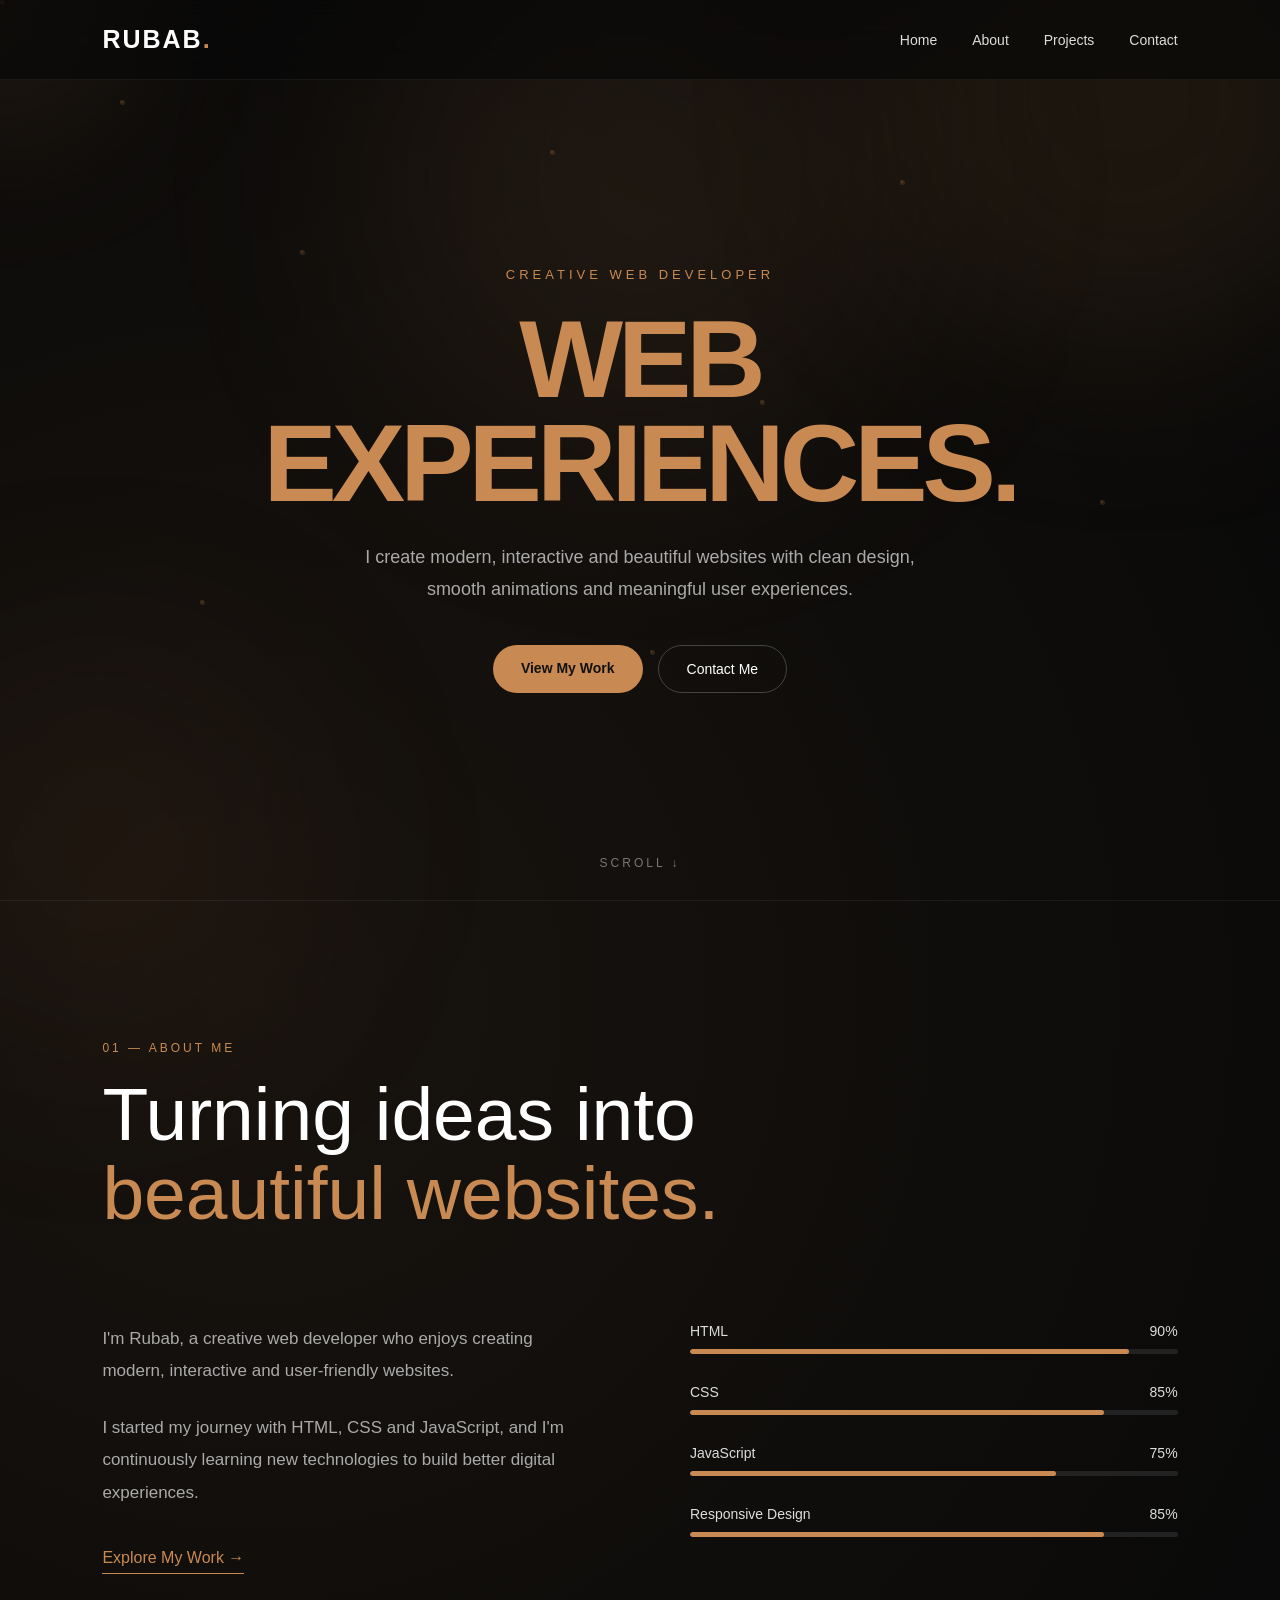
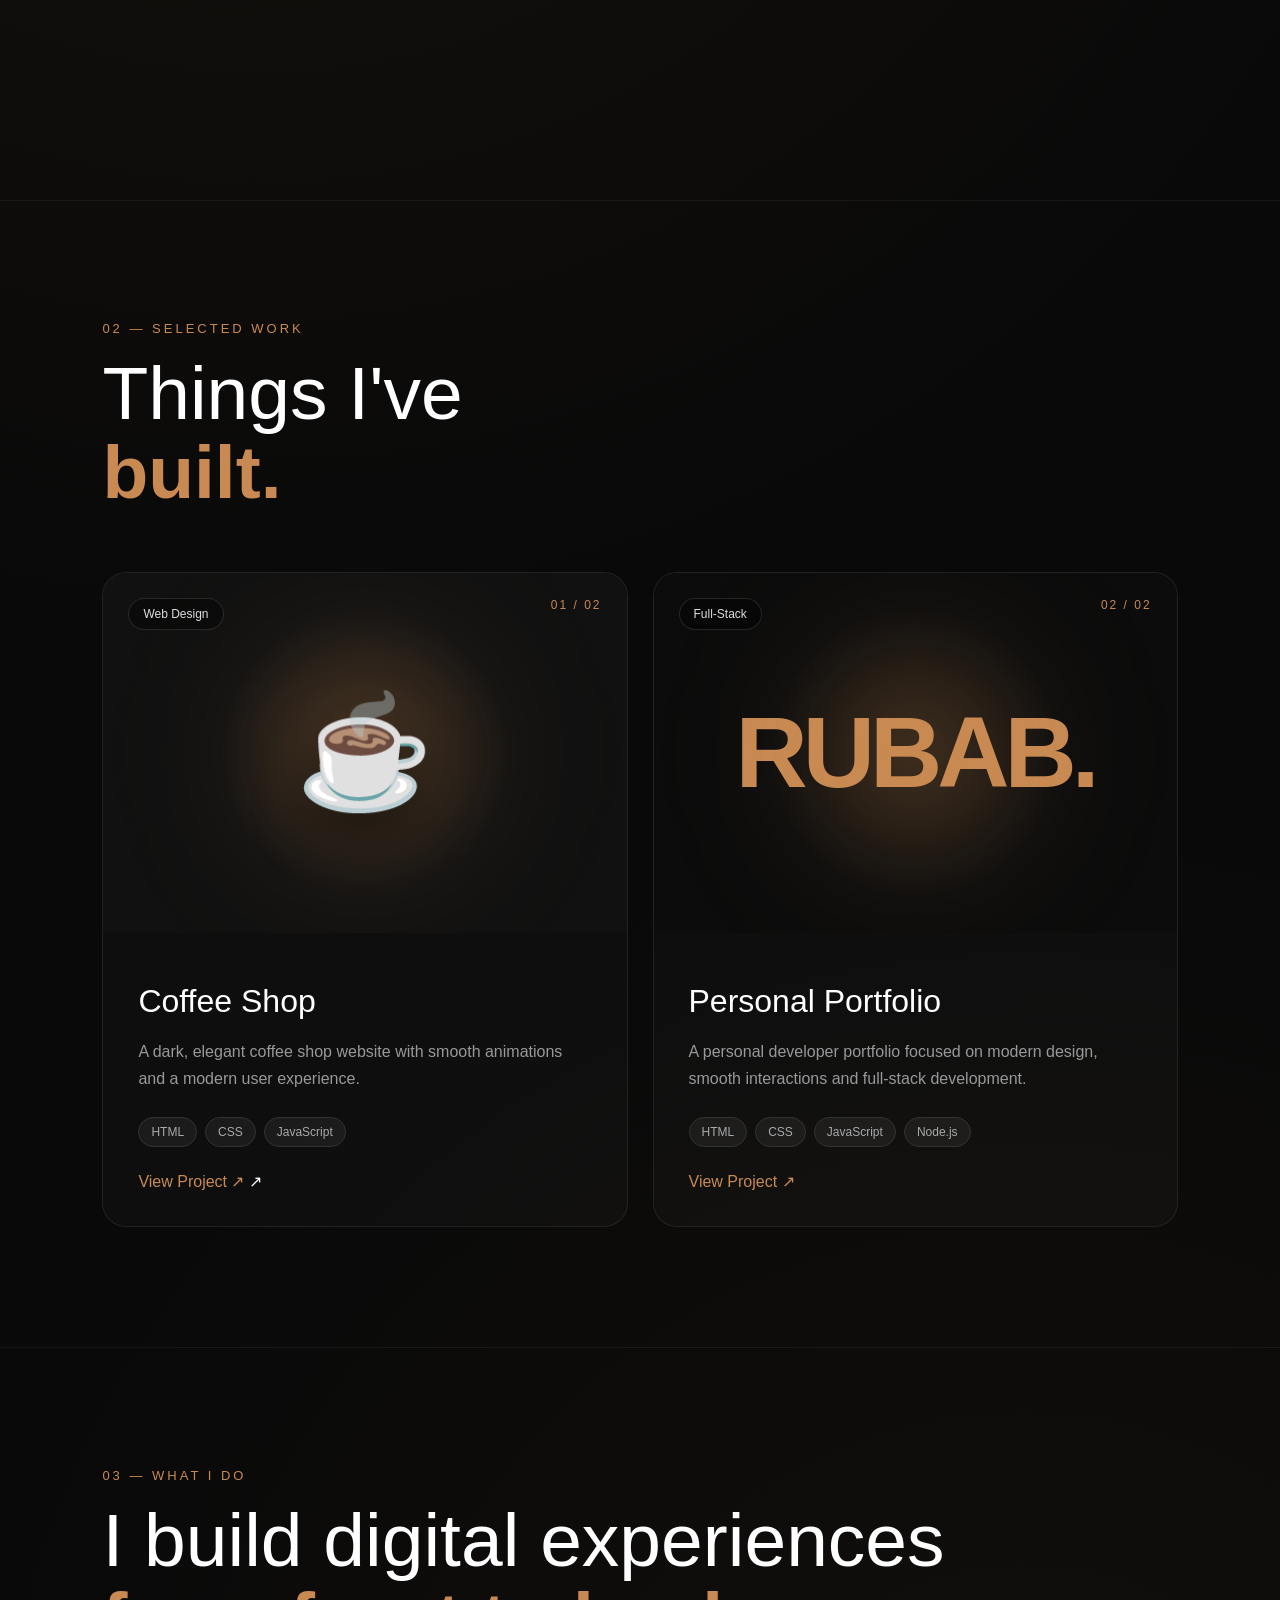
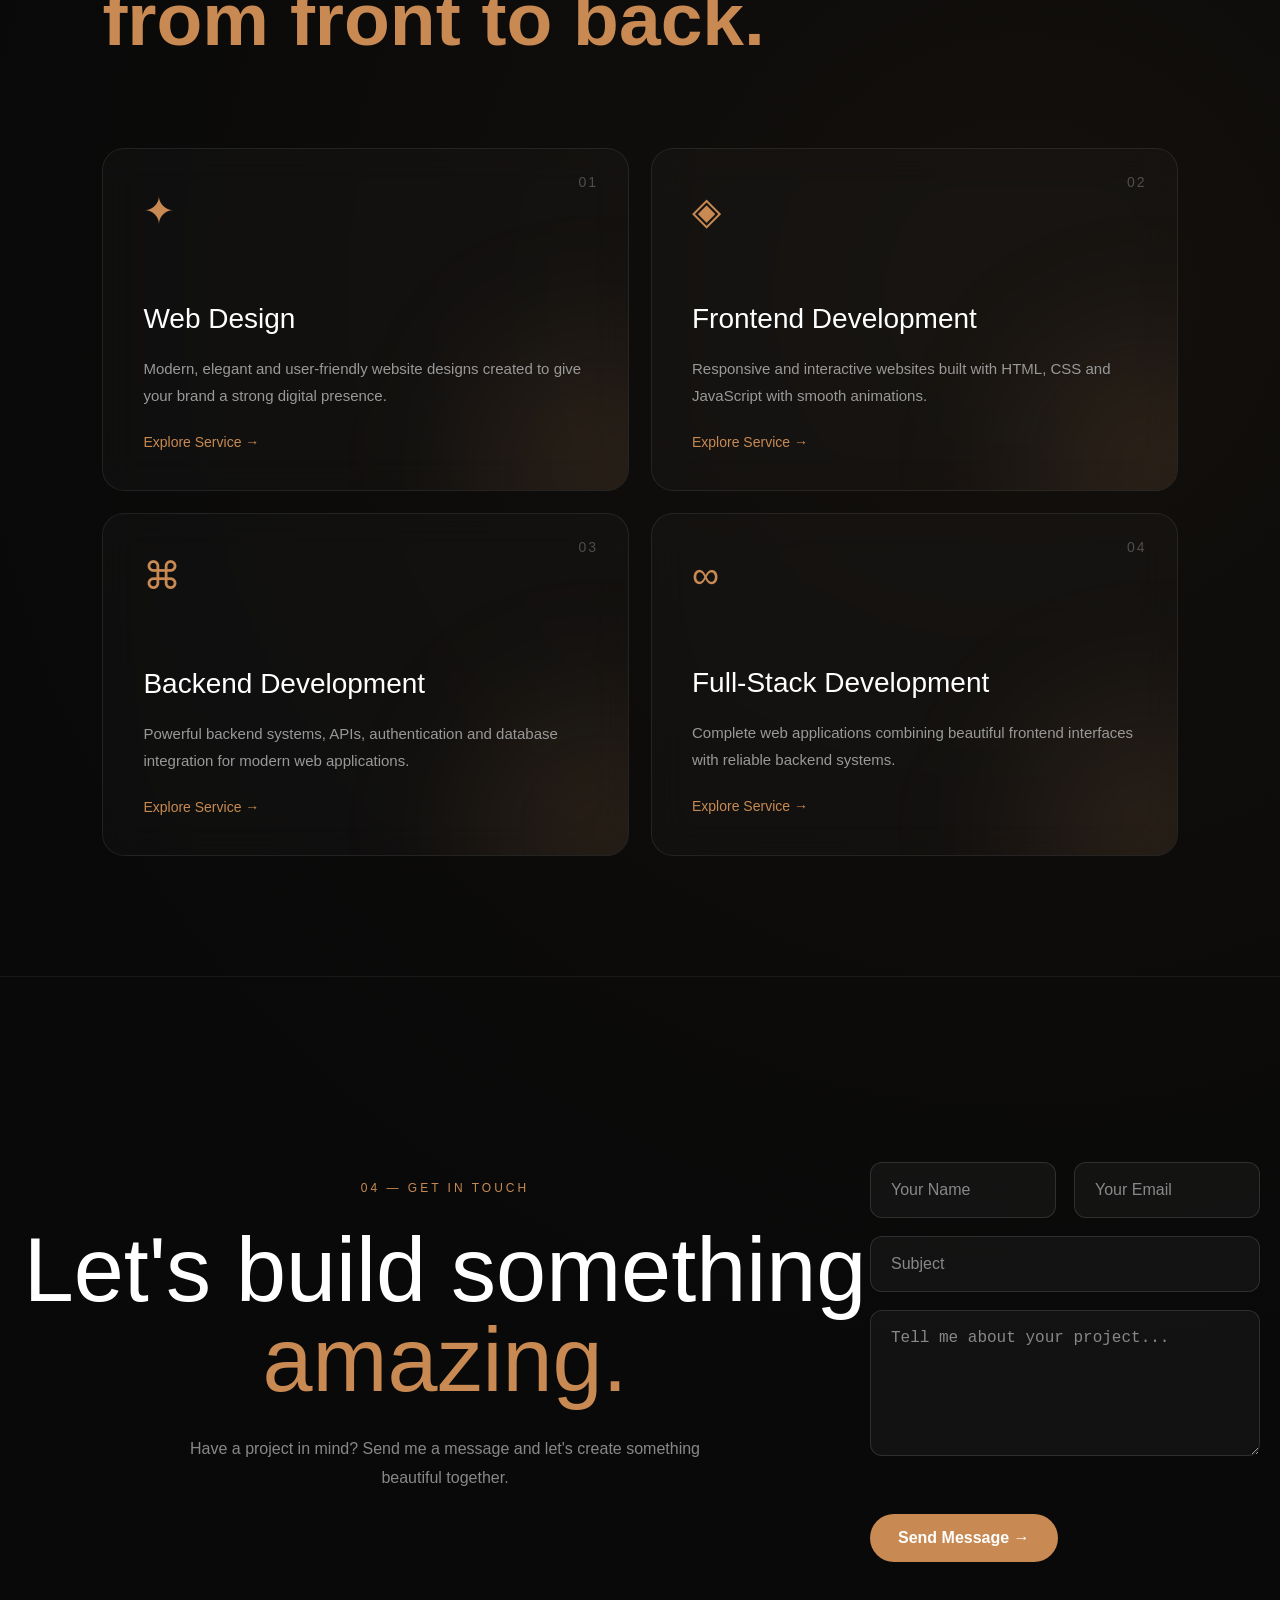
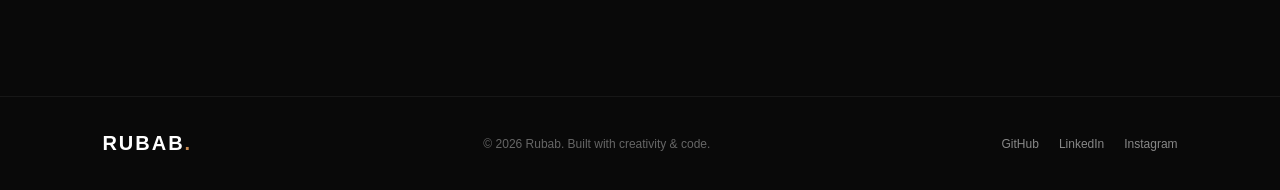
==== index.html @ 7f6427c5 "first commit" ====
<! html>
<htmDOCTYPEl lang="en">
<head>
    <meta charset="UTF-8">
    <meta name="viewport" content="width=device-width, initial-scale=1.0">

    <title>Rubab | Creative Web Developer</title>

    <style>
        * {
            margin: 0;
            padding: 0;
            box-sizing: border-box;
        }

        html {
            scroll-behavior: smooth;
        }

        body {
            font-family: Arial, Helvetica, sans-serif;
            background: #090909;
            color: white;
            min-height: 100vh;
            overflow-x: hidden;
        }

        /* Background glow */
        body::before {
            content: "";
            position: fixed;
            width: 500px;
            height: 500px;
            background: rgba(180, 120, 60, 0.12);
            border-radius: 50%;
            filter: blur(100px);
            top: -150px;
            right: -100px;
            z-index: -1;
        }

        body::after {
            content: "";
            position: fixed;
            width: 400px;
            height: 400px;
            background: rgba(120, 70, 30, 0.10);
            border-radius: 50%;
            filter: blur(100px);
            bottom: -150px;
            left: -100px;
            z-index: -1;
        }

        /* Navbar */
        nav {
            width: 100%;
            padding: 25px 8%;
            display: flex;
            justify-content: space-between;
            align-items: center;
            position: fixed;
            top: 0;
            left: 0;
            z-index: 1000;
            background: rgba(9, 9, 9, 0.65);
            backdrop-filter: blur(15px);
            border-bottom: 1px solid rgba(255,255,255,0.06);
        }

        .logo {
            font-size: 25px;
            font-weight: bold;
            letter-spacing: 2px;
        }

        .logo span {
            color: #c88a52;
        }

        nav ul {
            list-style: none;
            display: flex;
            gap: 35px;
        }

        nav ul li a {
            color: #ddd;
            text-decoration: none;
            font-size: 14px;
            transition: 0.3s;
        }

        nav ul li a:hover {
            color: #c88a52;
        }

        /* Hero */
        .hero {
            min-height: 100vh;
            display: flex;
            align-items: center;
            justify-content: center;
            text-align: center;
            padding: 120px 20px 60px;
            position: relative;
        }

        .hero-content {
            max-width: 900px;
            animation: fadeUp 1s ease forwards;
        }

        .small-text {
            color: #c88a52;
            letter-spacing: 4px;
            text-transform: uppercase;
            font-size: 13px;
            margin-bottom: 25px;
        }

        .hero h1 {
            font-size: clamp(55px, 10vw, 110px);
            line-height: 0.95;
            letter-spacing: -5px;
            margin-bottom: 25px;
        }

        .hero h1 span {
            color: #c88a52;
        }

        .hero p {
            max-width: 600px;
            margin: auto;
            color: #aaa;
            font-size: 18px;
            line-height: 1.8;
        }

        /* Buttons */
        .buttons {
            margin-top: 40px;
            display: flex;
            justify-content: center;
            gap: 15px;
            flex-wrap: wrap;
        }

        .btn {
            text-decoration: none;
            padding: 15px 28px;
            border-radius: 50px;
            font-size: 14px;
            transition: 0.3s;
            display: inline-block;
        }

        .primary {
            background: #c88a52;
            color: #111;
            font-weight: bold;
        }

        .primary:hover {
            transform: translateY(-4px);
            box-shadow: 0 10px 30px rgba(200,138,82,0.25);
        }

        .secondary {
            border: 1px solid #444;
            color: white;
        }

        .secondary:hover {
            border-color: #c88a52;
            color: #c88a52;
            transform: translateY(-4px);
        }

        /* Scroll indicator */
        .scroll {
            position: absolute;
            bottom: 30px;
            left: 50%;
            transform: translateX(-50%);
            color: #777;
            font-size: 12px;
            letter-spacing: 3px;
            animation: floating 2s infinite ease-in-out;
        }

        @keyframes fadeUp {
            from {
                opacity: 0;
                transform: translateY(40px);
            }

            to {
                opacity: 1;
                transform: translateY(0);
            }
        }

        @keyframes floating {
            0%, 100% {
                transform: translate(-50%, 0);
            }

            50% {
                transform: translate(-50%, 10px);
            }
        }

        /* Mobile */
        @media (max-width: 700px) {

            nav {
                padding: 20px;
            }

            nav ul {
                display: none;
            }

            .hero h1 {
                letter-spacing: -3px;
            }

            .hero p {
                font-size: 16px;
            }
       
        }
      /* ABOUT SECTION */

.about {
    min-height: 100vh;
    padding: 140px 8%;
    border-top: 1px solid rgba(255,255,255,0.06);
}

.section-title span {
    color: #c88a52;
    font-size: 12px;
    letter-spacing: 3px;
}

.section-title h2 {
    font-size: clamp(40px, 6vw, 75px);
    line-height: 1.05;
    margin-top: 20px;
    font-weight: 500;
}

.section-title h2 strong {
    color: #c88a52;
    font-weight: 500;
}

.about-content {
    display: grid;
    grid-template-columns: 1fr 1fr;
    gap: 100px;
    margin-top: 90px;
}

.about-text p {
    color: #aaa;
    font-size: 17px;
    line-height: 1.9;
    margin-bottom: 25px;
    max-width: 550px;
}

.about-link {
    display: inline-block;
    margin-top: 15px;
    color: #c88a52;
    text-decoration: none;
    border-bottom: 1px solid #c88a52;
    padding-bottom: 6px;
}

.skills {
    display: flex;
    flex-direction: column;
    gap: 30px;
}

.skill > div:first-child {
    display: flex;
    justify-content: space-between;
    margin-bottom: 10px;
    color: #ddd;
    font-size: 14px;
}

.skill-bar {
    width: 100%;
    height: 5px;
    background: #222;
    border-radius: 10px;
    overflow: hidden;
}

.skill-fill {
    height: 100%;
    background: #c88a52;
    border-radius: 10px;
    animation: skillAnimation 1.5s ease;
}

.html {
    width: 90%;
}

.css {
    width: 85%;
}

.javascript {
    width: 75%;
}

.responsive {
    width: 85%;
}

@keyframes skillAnimation {
    from {
        width: 0;
    }
}

@media (max-width: 700px) {

    .about {
        padding: 100px 20px;
    }

    .about-content {
        grid-template-columns: 1fr;
        gap: 60px;
        margin-top: 60px;
    }
} /* PROJECTS SECTION */

.projects {
    min-height: 100vh;
    padding: 140px 8%;
    border-top: 1px solid rgba(255,255,255,0.06);
}

.project-grid {
    display: grid;
    grid-template-columns: repeat(2, 1fr);
    gap: 35px;
    margin-top: 90px;
}

.project-card {
    background: #111;
    border: 1px solid rgba(255,255,255,0.07);
    border-radius: 20px;
    overflow: hidden;
    transition: 0.5s ease;
}

.project-card:hover {
    transform: translateY(-12px);
    border-color: rgba(200,138,82,0.5);
    box-shadow: 0 30px 80px rgba(0,0,0,0.45);
}

.project-image {
    height: 420px;
    position: relative;
    overflow: hidden;
}

/* Coffee project visual */
.coffee-project {
    background:
        radial-gradient(circle at 50% 40%, #9b693e 0%, transparent 20%),
        radial-gradient(circle at 30% 70%, #50321e 0%, transparent 35%),
        linear-gradient(135deg, #1c130e, #080808);
}

/* Portfolio project visual */
.portfolio-project {
    background:
        radial-gradient(circle at 70% 30%, #6b4930 0%, transparent 25%),
        radial-gradient(circle at 20% 80%, #342317 0%, transparent 30%),
        linear-gradient(135deg, #17110d, #070707);
}

.project-number {
    position: absolute;
    top: 25px;
    right: 25px;
    font-size: 12px;
    letter-spacing: 2px;
    color: rgba(255,255,255,0.6);
}

.project-overlay {
    position: absolute;
    inset: 0;
    background: rgba(10,10,10,0.65);
    display: flex;
    justify-content: center;
    align-items: center;
    opacity: 0;
    transition: 0.4s ease;
}

.project-card:hover .project-overlay {
    opacity: 1;
}

.project-button {
    text-decoration: none;
    color: #111;
    background: #c88a52;
    padding: 14px 25px;
    border-radius: 50px;
    font-size: 13px;
    font-weight: bold;
    transform: translateY(20px);
    transition: 0.4s ease;
}

.project-card:hover .project-button {
    transform: translateY(0);
}

.project-info {
    padding: 30px;
}

.project-category {
    color: #c88a52;
    font-size: 10px;
    letter-spacing: 2px;
}

.project-info h3 {
    font-size: 30px;
    font-weight: 500;
    margin-top: 10px;
}

.project-info p {
    color: #888;
    line-height: 1.7;
    margin-top: 18px;
    max-width: 500px;
}

.project-tech {
    display: flex;
    gap: 10px;
    margin-top: 25px;
    flex-wrap: wrap;
}

.project-tech span {
    font-size: 11px;
    padding: 8px 13px;
    border: 1px solid #333;
    border-radius: 50px;
    color: #aaa;
}

@media (max-width: 800px) {

    .projects {
        padding: 100px 20px;
    }

    .project-grid {
        grid-template-columns: 1fr;
        margin-top: 60px;
    }

    .project-image {
        height: 300px;
    }
} 
/* SERVICES */

.services {
    padding: 140px 8%;
    border-top: 1px solid rgba(255,255,255,0.06);
}

.services-grid {
    display: grid;
    grid-template-columns: repeat(3, 1fr);
    gap: 20px;
    margin-top: 90px;
}

.service-card {
    min-height: 330px;
    padding: 35px;
    position: relative;
    background: #111;
    border: 1px solid rgba(255,255,255,0.07);
    border-radius: 18px;
    transition: 0.5s ease;
}

.service-card:hover {
    transform: translateY(-10px);
    border-color: rgba(200,138,82,0.5);
    background: #15110e;
}

.service-number {
    color: #c88a52;
    font-size: 12px;
    letter-spacing: 2px;
}

.service-card h3 {
    font-size: 28px;
    font-weight: 500;
    margin-top: 70px;
}

.service-card p {
    color: #888;
    line-height: 1.7;
    margin-top: 20px;
}

.service-arrow {
    position: absolute;
    right: 30px;
    bottom: 25px;
    font-size: 25px;
    color: #c88a52;
}


/* CONTACT */

.contact {
    min-height: 80vh;
    display: flex;
    justify-content: center;
    align-items: center;
    text-align: center;
    padding: 100px 20px;
    border-top: 1px solid rgba(255,255,255,0.06);
}

.contact-content {
    max-width: 850px;
}

.contact-content > span {
    color: #c88a52;
    font-size: 12px;
    letter-spacing: 3px;
}

.contact-content h2 {
    font-size: clamp(45px, 8vw, 90px);
    line-height: 1;
    font-weight: 500;
    margin: 30px 0;
}

.contact-content h2 strong {
    color: #c88a52;
    font-weight: 500;
}

.contact-content p {
    color: #888;
    max-width: 550px;
    margin: auto;
    line-height: 1.8;
}

.contact-button {
    display: inline-block;
    margin-top: 40px;
    padding: 17px 32px;
    border-radius: 50px;
    background: #c88a52;
    color: #111;
    text-decoration: none;
    font-weight: bold;
    transition: 0.3s;
}

.contact-button:hover {
    transform: translateY(-5px);
    box-shadow: 0 15px 40px rgba(200,138,82,0.25);
}


/* FOOTER */

footer {
    padding: 35px 8%;
    border-top: 1px solid rgba(255,255,255,0.06);
    display: flex;
    justify-content: space-between;
    align-items: center;
    gap: 20px;
}

.footer-logo {
    font-size: 20px;
    font-weight: bold;
    letter-spacing: 2px;
}

.footer-logo span {
    color: #c88a52;
}

footer p {
    color: #666;
    font-size: 12px;
}

.social-links {
    display: flex;
    gap: 20px;
}

.social-links a {
    color: #888;
    text-decoration: none;
    font-size: 12px;
    transition: 0.3s;
}

.social-links a:hover {
    color: #c88a52;
}


/* MOBILE */

@media (max-width: 800px) {

    .services {
        padding: 100px 20px;
    }

    .services-grid {
        grid-template-columns: 1fr;
        margin-top: 60px;
    }

    footer {
        flex-direction: column;
        text-align: center;
    }
}
/* SCROLL REVEAL ANIMATION */

.reveal {
    .reveal {
    opacity: 0;
    transform: translateY(50px) scale(0.98);
    filter: blur(4px);
    transition:
        opacity 0.9s ease,
        transform 0.9s cubic-bezier(.2,.8,.2,1),
        filter 0.9s ease;
}

.reveal.active {
    opacity: 1;
    transform: translateY(0) scale(1);
    filter: blur(0);
}
}

.reveal.show {
    opacity: 1;
    transform: translateY(0);
}


/* Different directions */

.project-card:nth-child(2) {
    transition-delay: 0.15s;
}

.service-card:nth-child(2) {
    transition-delay: 0.1s;
}

.service-card:nth-child(3) {
    transition-delay: 0.2s;
}
/* MOUSE GLOW */

.mouse-glow {
    position: fixed;
    width: 300px;
    height: 300px;
    border-radius: 50%;
    background: rgba(200, 138, 82, 0.08);
    filter: blur(70px);
    pointer-events: none;
    transform: translate(-50%, -50%);
    z-index: -1;
    transition: left 0.15s ease, top 0.15s ease;
}
.hero-title {
    animation: heroText 1.2s cubic-bezier(0.16, 1, 0.3, 1);
}

@keyframes heroText {

    from {
        opacity: 0;
        transform: translateY(80px);
        filter: blur(10px);
    }

    to {
        opacity: 1;
        transform: translateY(0);
        filter: blur(0);
    }

}
/* MOBILE MENU BUTTON */

.menu-btn {
    display: none;
    background: transparent;
    border: none;
    color: white;
    font-size: 28px;
    cursor: pointer;
}


/* MOBILE NAVIGATION */

@media (max-width: 700px) {

    .menu-btn {
        display: block;
        z-index: 1001;
    }

    nav ul {
        position: fixed;
        top: 0;
        right: -100%;
        width: 75%;
        height: 100vh;

        background: rgba(12, 12, 12, 0.96);
        backdrop-filter: blur(20px);

        display: flex;
        flex-direction: column;
        justify-content: center;
        align-items: center;

        gap: 35px;

        transition: right 0.5s ease;
    }

    nav ul.active {
        right: 0;
    }

    nav ul li a {
        font-size: 20px;
    }
}.contact-form {
    max-width: 850px;
    margin: 50px auto 0;
    display: flex;
    flex-direction: column;
    gap: 18px;
}

.form-row {
    display: grid;
    grid-template-columns: 1fr 1fr;
    gap: 18px;
}

.contact-form input,
.contact-form textarea {
    width: 100%;
    padding: 18px 20px;
    background: rgba(255, 255, 255, 0.04);
    border: 1px solid rgba(255, 255, 255, 0.12);
    border-radius: 12px;
    color: white;
    font-size: 16px;
    outline: none;
    transition: 0.3s ease;
}

.contact-form textarea {
    resize: vertical;
}

.contact-form input:focus,
.contact-form textarea:focus {
    border-color: #c88a52;
    box-shadow: 0 0 20px rgba(200, 138, 82, 0.15);
}

.contact-form input::placeholder,
.contact-form textarea::placeholder {
    color: #888;
}

.contact-button {
    align-self: flex-start;
    padding: 15px 28px;
    border: none;
    border-radius: 30px;
    background: #c88a52;
    color: white;
    font-size: 16px;
    font-weight: 600;
    cursor: pointer;
    transition: 0.3s ease;
}

.contact-button:hover {
    transform: translateY(-3px);
    box-shadow: 0 10px 30px rgba(200, 138, 82, 0.3);
}

.form-status {
    color: #c88a52;
    font-size: 14px;
}

@media (max-width: 700px) {
    .form-row {
        grid-template-columns: 1fr;
    }

    .contact-button {
        width: 100%;
    }
}
html {
    scroll-behavior: smooth;
}
/* ===== PREMIUM POLISH ===== */

body {
    overflow-x: hidden;
    background:
        radial-gradient(circle at 20% 20%, rgba(200, 138, 82, 0.08), transparent 30%),
        radial-gradient(circle at 80% 70%, rgba(200, 138, 82, 0.05), transparent 30%),
        #090909;
}

/* Elegant selection */
::selection {
    background: #c88a52;
    color: #fff;
}

/* Glass navbar */
nav {
    backdrop-filter: blur(18px);
    -webkit-backdrop-filter: blur(18px);
    background: rgba(9, 9, 9, 0.65);
    border-bottom: 1px solid rgba(255, 255, 255, 0.06);
}

/* Buttons */
.hero-buttons a,
.contact-button {
    position: relative;
    overflow: hidden;
}

.hero-buttons a::before,
.contact-button::before {
    content: "";
    position: absolute;
    top: 0;
    left: -100%;
    width: 100%;
    height: 100%;
    background: linear-gradient(
        90deg,
        transparent,
        rgba(255,255,255,0.18),
        transparent
    );
    transition: 0.6s;
}

.hero-buttons a:hover::before,
.contact-button:hover::before {
    left: 100%;
}

/* Project cards */
.project-card {
    transition:
        transform 0.5s cubic-bezier(.2,.8,.2,1),
        box-shadow 0.5s ease,
        border-color 0.5s ease;
}

.project-card:hover {
    transform: translateY(-12px) scale(1.02);
    box-shadow:
        0 25px 60px rgba(0, 0, 0, 0.45),
        0 0 35px rgba(200, 138, 82, 0.10);
    border-color: rgba(200, 138, 82, 0.35);
}

/* Links */
nav ul li a {
    position: relative;
}

nav ul li a::after {
    content: "";
    position: absolute;
    left: 50%;
    bottom: -8px;
    width: 0;
    height: 1px;
    background: #c88a52;
    transform: translateX(-50%);
    transition: width 0.3s ease;
}

nav ul li a:hover::after {
    width: 100%;
}

/* Text glow */
.hero h1 strong {
    text-shadow:
        0 0 20px rgba(200, 138, 82, 0.18),
        0 0 50px rgba(200, 138, 82, 0.08);
}/* ===== FLOATING PARTICLES ===== */

.particles {
    position: fixed;
    inset: 0;
    pointer-events: none;
    z-index: 0;
    overflow: hidden;
}

.particles::before,
.particles::after {
    content: "";
    position: absolute;
    width: 5px;
    height: 5px;
    background: #c88a52;
    border-radius: 50%;
    box-shadow:
        120px 100px #c88a52,
        300px 250px #c88a52,
        550px 150px #c88a52,
        760px 400px #c88a52,
        900px 180px #c88a52,
        1100px 500px #c88a52,
        200px 600px #c88a52,
        650px 650px #c88a52;
    opacity: 0.18;
    animation: floatingParticles 12s linear infinite;
}

.particles::after {
    width: 3px;
    height: 3px;
    opacity: 0.12;
    animation-duration: 18s;
    animation-direction: reverse;
}

@keyframes floatingParticles {
    0% {
        transform: translateY(40px);
    }

    50% {
        transform: translateY(-40px);
    }

    100% {
        transform: translateY(40px);
    }
}
.hero {
    position: relative;
    overflow: hidden;
}

.hero::before {
    content: "";
    position: absolute;
    width: 500px;
    height: 500px;
    background: rgba(200, 138, 82, 0.10);
    filter: blur(120px);
    border-radius: 50%;
    top: 20%;
    left: 50%;
    transform: translate(-50%, -50%);
    animation: heroGlow 6s ease-in-out infinite alternate;
    pointer-events: none;
}

@keyframes heroGlow {
    from {
        transform: translate(-50%, -50%) scale(0.9);
        opacity: 0.5;
    }

    to {
        transform: translate(-50%, -50%) scale(1.15);
        opacity: 1;
    }
}/* ===== SERVICES ===== */

.services {
    position: relative;
    padding: 120px 8%;
}

.section-heading {
    margin-bottom: 60px;
}

.section-heading span {
    color: #c88a52;
    font-size: 13px;
    letter-spacing: 3px;
}

.section-heading h2 {
    margin-top: 18px;
    font-size: clamp(40px, 6vw, 75px);
    line-height: 1.05;
    font-weight: 500;
}

.section-heading h2 strong {
    display: block;
    color: #c88a52;
}

.services-grid {
    display: grid;
    grid-template-columns: repeat(2, 1fr);
    gap: 22px;
}

.service-card {
    position: relative;
    min-height: 330px;
    padding: 40px;
    border: 1px solid rgba(255,255,255,0.08);
    background: rgba(255,255,255,0.025);
    backdrop-filter: blur(18px);
    border-radius: 22px;
    overflow: hidden;
    transition: 0.5s cubic-bezier(.2,.8,.2,1);
}

.service-card::before {
    content: "";
    position: absolute;
    width: 250px;
    height: 250px;
    right: -100px;
    bottom: -100px;
    background: rgba(200,138,82,0.12);
    filter: blur(70px);
    border-radius: 50%;
    transition: 0.6s ease;
}

.service-card:hover {
    transform: translateY(-12px);
    border-color: rgba(200,138,82,0.35);
    box-shadow: 0 25px 60px rgba(0,0,0,0.4);
}

.service-card:hover::before {
    transform: scale(1.5);
}

.service-number {
    position: absolute;
    top: 25px;
    right: 30px;
    color: rgba(255,255,255,0.25);
    font-size: 14px;
}

.service-icon {
    position: relative;
    font-size: 38px;
    color: #c88a52;
    margin-bottom: 45px;
}

.service-card h3 {
    position: relative;
    font-size: 28px;
    margin-bottom: 18px;
}

.service-card p {
    position: relative;
    max-width: 480px;
    color: #999;
    line-height: 1.8;
    font-size: 15px;
}

.service-link {
    position: relative;
    display: inline-block;
    margin-top: 25px;
    color: #c88a52;
    font-size: 14px;
    transition: 0.3s ease;
}

.service-card:hover .service-link {
    transform: translateX(8px);
}

@media (max-width: 700px) {

    .services {
        padding: 90px 6%;
    }

    .services-grid {
        grid-template-columns: 1fr;
    }

    .service-card {
        min-height: auto;
        padding: 30px;
    }

    .section-heading h2 {
        font-size: 42px;
    }
}
/* ===== PROJECTS ===== */

.projects {
    position: relative;
    padding: 120px 8%;
}

.projects-grid {
    display: grid;
    grid-template-columns: repeat(2, 1fr);
    gap: 25px;
}

.project-card {
    position: relative;
    overflow: hidden;
    border-radius: 24px;
    border: 1px solid rgba(255,255,255,0.08);
    background: rgba(255,255,255,0.025);
    transition: 0.6s cubic-bezier(.2,.8,.2,1);
}

.project-card:hover {
    transform: translateY(-12px);
    border-color: rgba(200,138,82,0.35);
    box-shadow: 0 30px 70px rgba(0,0,0,0.45);
}

.project-visual {
    position: relative;
    height: 360px;
    overflow: hidden;
    display: flex;
    justify-content: center;
    align-items: center;
}

.coffee-project {
    background:
        radial-gradient(
            circle at center,
            rgba(200,138,82,0.25),
            transparent 45%
        ),
        #111;
}

.portfolio-project {
    background:
        radial-gradient(
            circle at center,
            rgba(200,138,82,0.18),
            transparent 45%
        ),
        #0c0c0c;
}

.coffee-cup {
    position: relative;
    font-size: 110px;
    transition: 0.6s cubic-bezier(.2,.8,.2,1);
    filter: drop-shadow(0 20px 25px rgba(0,0,0,0.5));
}

.project-card:hover .coffee-cup {
    transform: scale(1.18) rotate(-5deg);
}

.coffee-glow,
.portfolio-glow {
    position: absolute;
    width: 250px;
    height: 250px;
    background: rgba(200,138,82,0.12);
    border-radius: 50%;
    filter: blur(70px);
    transition: 0.7s ease;
}

.project-card:hover .coffee-glow,
.project-card:hover .portfolio-glow {
    transform: scale(1.4);
}

.portfolio-text {
    font-size: clamp(55px, 8vw, 100px);
    font-weight: 800;
    letter-spacing: -5px;
    color: #c88a52;
    transition: 0.6s ease;
}

.project-card:hover .portfolio-text {
    transform: scale(1.08);
    letter-spacing: -2px;
}

.project-tag {
    position: absolute;
    top: 25px;
    left: 25px;
    padding: 8px 14px;
    border: 1px solid rgba(255,255,255,0.12);
    border-radius: 30px;
    background: rgba(0,0,0,0.35);
    backdrop-filter: blur(10px);
    color: #ddd;
    font-size: 12px;
}

.project-info {
    padding: 35px;
}

.project-number {
    color: #c88a52;
    font-size: 12px;
    letter-spacing: 2px;
}

.project-info h3 {
    margin: 15px 0;
    font-size: 32px;
}

.project-info p {
    color: #999;
    line-height: 1.7;
    max-width: 500px;
}

.project-tech {
    display: flex;
    flex-wrap: wrap;
    gap: 8px;
    margin: 25px 0;
}

.project-tech span {
    padding: 7px 12px;
    border-radius: 20px;
    background: rgba(255,255,255,0.05);
    color: #aaa;
    font-size: 12px;
}

.project-link {
    display: inline-block;
    color: #c88a52;
    text-decoration: none;
    transition: 0.3s ease;
}

.project-link:hover {
    transform: translateX(8px);
}

@media (max-width: 700px) {

    .projects {
        padding: 90px 6%;
    }

    .projects-grid {
        grid-template-columns: 1fr;
    }

    .project-visual {
        height: 280px;
    }

    .project-info {
        padding: 25px;
    }
}

    </style>
</head>

<body><div class="particles"></div>

  <div class="mouse-glow"></div>  

    <!-- NAVBAR -->
    <nav>
        <div class="logo">
            RUBAB<span>.</span>
        </div>

        <ul>
            <li><a href="#home">Home</a></li>
            <li><a href="#about">About</a></li>
            <li><a href="#projects">Projects</a></li>
            <li><a href="#contact">Contact</a></li>
        </ul>
     <button class="menu-btn" aria-label="Open menu">
    ☰
</button>   
    </nav>


    <!-- HERO -->
    <section class="hero" id="home">

        <div class="hero-content">

            <div class="small-text">
                Creative Web Developer
            </div>

            <h1 class="hero-title"
        
                I BUILD <br>
                <span>WEB EXPERIENCES.</span>
            </h1>

            <p>
                I create modern, interactive and beautiful websites
                with clean design, smooth animations and meaningful
                user experiences.
            </p>

            <div class="buttons">

                <a href="#projects" class="btn primary">
                    View My Work
                </a>

                <a href="#contact" class="btn secondary">
                    Contact Me
                </a>

            </div>

        </div>

        <div class="scroll">
            SCROLL ↓
        </div>

    </section>

    <!-- ABOUT SECTION -->
<section class="about" id="about">

    <div class="section-title">
        <span>01 — ABOUT ME</span>
        <h2>Turning ideas into<br><strong>beautiful websites.</strong></h2>
    </div>

    <div class="about-content">

        <div class="about-text">
            <p>
                I'm Rubab, a creative web developer who enjoys
                creating modern, interactive and user-friendly
                websites.
            </p>

            <p>
                I started my journey with HTML, CSS and JavaScript,
                and I'm continuously learning new technologies to
                build better digital experiences.
            </p>

            <a href="#projects" class="about-link">
                Explore My Work →
            </a>
        </div>

        <div class="skills">

            <div class="skill">
                <div>
                    <span>HTML</span>
                    <span>90%</span>
                </div>
                <div class="skill-bar">
                    <div class="skill-fill html"></div>
                </div>
            </div>

            <div class="skill">
                <div>
                    <span>CSS</span>
                    <span>85%</span>
                </div>
                <div class="skill-bar">
                    <div class="skill-fill css"></div>
                </div>
            </div>

            <div class="skill">
                <div>
                    <span>JavaScript</span>
                    <span>75%</span>
                </div>
                <div class="skill-bar">
                    <div class="skill-fill javascript"></div>
                </div>
            </div>

            <div class="skill">
                <div>
                    <span>Responsive Design</span>
                    <span>85%</span>
                </div>
                <div class="skill-bar">
                    <div class="skill-fill responsive"></div>
                </div>
            </div>

        </div>

    </div>

</section>
<!-- PROJECTS SECTION -->

<!-- ===== PROJECTS SECTION ===== -->

<section class="projects" id="projects">

    <div class="section-heading reveal">

        <span>02 — SELECTED WORK</span>

        <h2>
            Things I've
            <strong>built.</strong>
        </h2>

    </div>


    <div class="projects-grid">


        <!-- Coffee Shop -->

        <article class="project-card reveal">

            <div class="project-visual coffee-project">

                <div class="coffee-glow"></div>

                <div class="coffee-cup">☕</div>

                <span class="project-tag">
                    Web Design
                </span>

            </div>


            <div class="project-info">

                <span class="project-number">
                    01 / 02
                </span>

                <h3>
                    Coffee Shop
                </h3>

                <p>
                    A dark, elegant coffee shop website with
                    smooth animations and a modern user experience.
                </p>

                <div class="project-tech">

                    <span>HTML</span>
                    <span>CSS</span>
                    <span>JavaScript</span>

                </div>

                <a href="Coffee-Shop/index.html" class="project-link">
    View Project ↗
</a>
    ↗

 
                

            </div>

        </article>



        <!-- Portfolio -->

        <article class="project-card reveal">

            <div class="project-visual portfolio-project">

                <div class="portfolio-glow"></div>

                <div class="portfolio-text">
                    RUBAB.
                </div>

                <span class="project-tag">
                    Full-Stack
                </span>

            </div>


            <div class="project-info">

                <span class="project-number">
                    02 / 02
                </span>

                <h3>
                    Personal Portfolio
                </h3>

                <p>
                    A personal developer portfolio focused on
                    modern design, smooth interactions and
                    full-stack development.
                </p>

                <div class="project-tech">

                    <span>HTML</span>
                    <span>CSS</span>
                    <span>JavaScript</span>
                    <span>Node.js</span>

                </div>

                <a href="#" class="project-link">
                    View Project ↗
                </a>

            </div>

        </article>


    </div>

</section>
</section>
<!-- ===== SERVICES SECTION ===== -->

<section class="services" id="services">

    <div class="section-heading reveal">

        <span>03 — WHAT I DO</span>

        <h2>
            I build digital experiences
            <strong>from front to back.</strong>
        </h2>

    </div>


    <div class="services-grid">


        <!-- Web Design -->

        <div class="service-card reveal">

            <div class="service-number">01</div>

            <div class="service-icon">✦</div>

            <h3>Web Design</h3>

            <p>
                Modern, elegant and user-friendly website designs
                created to give your brand a strong digital presence.
            </p>

            <span class="service-link">
                Explore Service →
            </span>

        </div>


        <!-- Frontend -->

        <div class="service-card reveal">

            <div class="service-number">02</div>

            <div class="service-icon">◈</div>

            <h3>Frontend Development</h3>

            <p>
                Responsive and interactive websites built with
                HTML, CSS and JavaScript with smooth animations.
            </p>

            <span class="service-link">
                Explore Service →
            </span>

        </div>


        <!-- Backend -->

        <div class="service-card reveal">

            <div class="service-number">03</div>

            <div class="service-icon">⌘</div>

            <h3>Backend Development</h3>

            <p>
                Powerful backend systems, APIs, authentication
                and database integration for modern web applications.
            </p>

            <span class="service-link">
                Explore Service →
            </span>

        </div>


        <!-- Full Stack -->

        <div class="service-card reveal">

            <div class="service-number">04</div>

            <div class="service-icon">∞</div>

            <h3>Full-Stack Development</h3>

            <p>
                Complete web applications combining beautiful
                frontend interfaces with reliable backend systems.
            </p>

            <span class="service-link">
                Explore Service →
            </span>

        </div>


    </div>

</section>
<section class="contact" id="contact">

    <div class="contact-content reveal">
        <span>04 — GET IN TOUCH</span>

        <h2>Let's build something <strong>amazing.</strong></h2>

        <p>
            Have a project in mind? Send me a message and let's create
            something beautiful together.
        </p>
    </div>

    <form class="contact-form reveal" id="contactForm">

        <div class="form-row">

            <input
                type="text"
                name="name"
                placeholder="Your Name"
                required
            >

            <input
                type="email"
                name="email"
                placeholder="Your Email"
                required
            >

        </div>

        <input
            type="text"
            name="subject"
            placeholder="Subject"
            required
        >

        <textarea
            name="message"
            rows="6"
            placeholder="Tell me about your project..."
            required
        ></textarea>

        <button type="submit" class="contact-button">
            Send Message →
        </button>

    </form>

</section>

</section>


<!-- FOOTER -->
<footer>

    <div class="footer-logo">
        RUBAB<span>.</span>
    </div>

    <p>
        © 2026 Rubab. Built with creativity & code.
    </p>

    <div class="social-links">
        <a href="#">GitHub</a>
        <a href="#">LinkedIn</a>
        <a href="#">Instagram</a>
    </div>

</footer>
<script>
    const revealElements = document.querySelectorAll(
        '.section-title, .about-content, .project-card, .service-card, .contact-content'
    );

    const observer = new IntersectionObserver(
        (entries) => {

            entries.forEach((entry) => {

                if (entry.isIntersecting) {
                    entry.target.classList.add('show');
                }

            });

        },
        {
            threshold: 0.15
        }
    );

    revealElements.forEach((element) => {
        element.classList.add('reveal');
        observer.observe(element);
    });const mouseGlow = document.querySelector(".mouse-glow");

document.addEventListener("mousemove", (event) => {

    mouseGlow.style.left = event.clientX + "px";
    mouseGlow.style.top = event.clientY + "px";

});
const menuBtn = document.querySelector(".menu-btn");
const navMenu = document.querySelector("nav ul");

menuBtn.addEventListener("click", () => {
    navMenu.classList.toggle("active");
});

const navLinks = document.querySelectorAll("nav ul a");

navLinks.forEach((link) => {

    link.addEventListener("click", () => {
        navMenu.classList.remove("active");
    });

});const contactForm = document.getElementById("contactForm");
const formStatus = document.getElementById("formStatus");

contactForm.addEventListener("submit", function (e) {
    e.preventDefault();

    formStatus.textContent = "Message received! Backend will be connected next.";

    contactForm.reset();
});

</script>
</body>
</html>
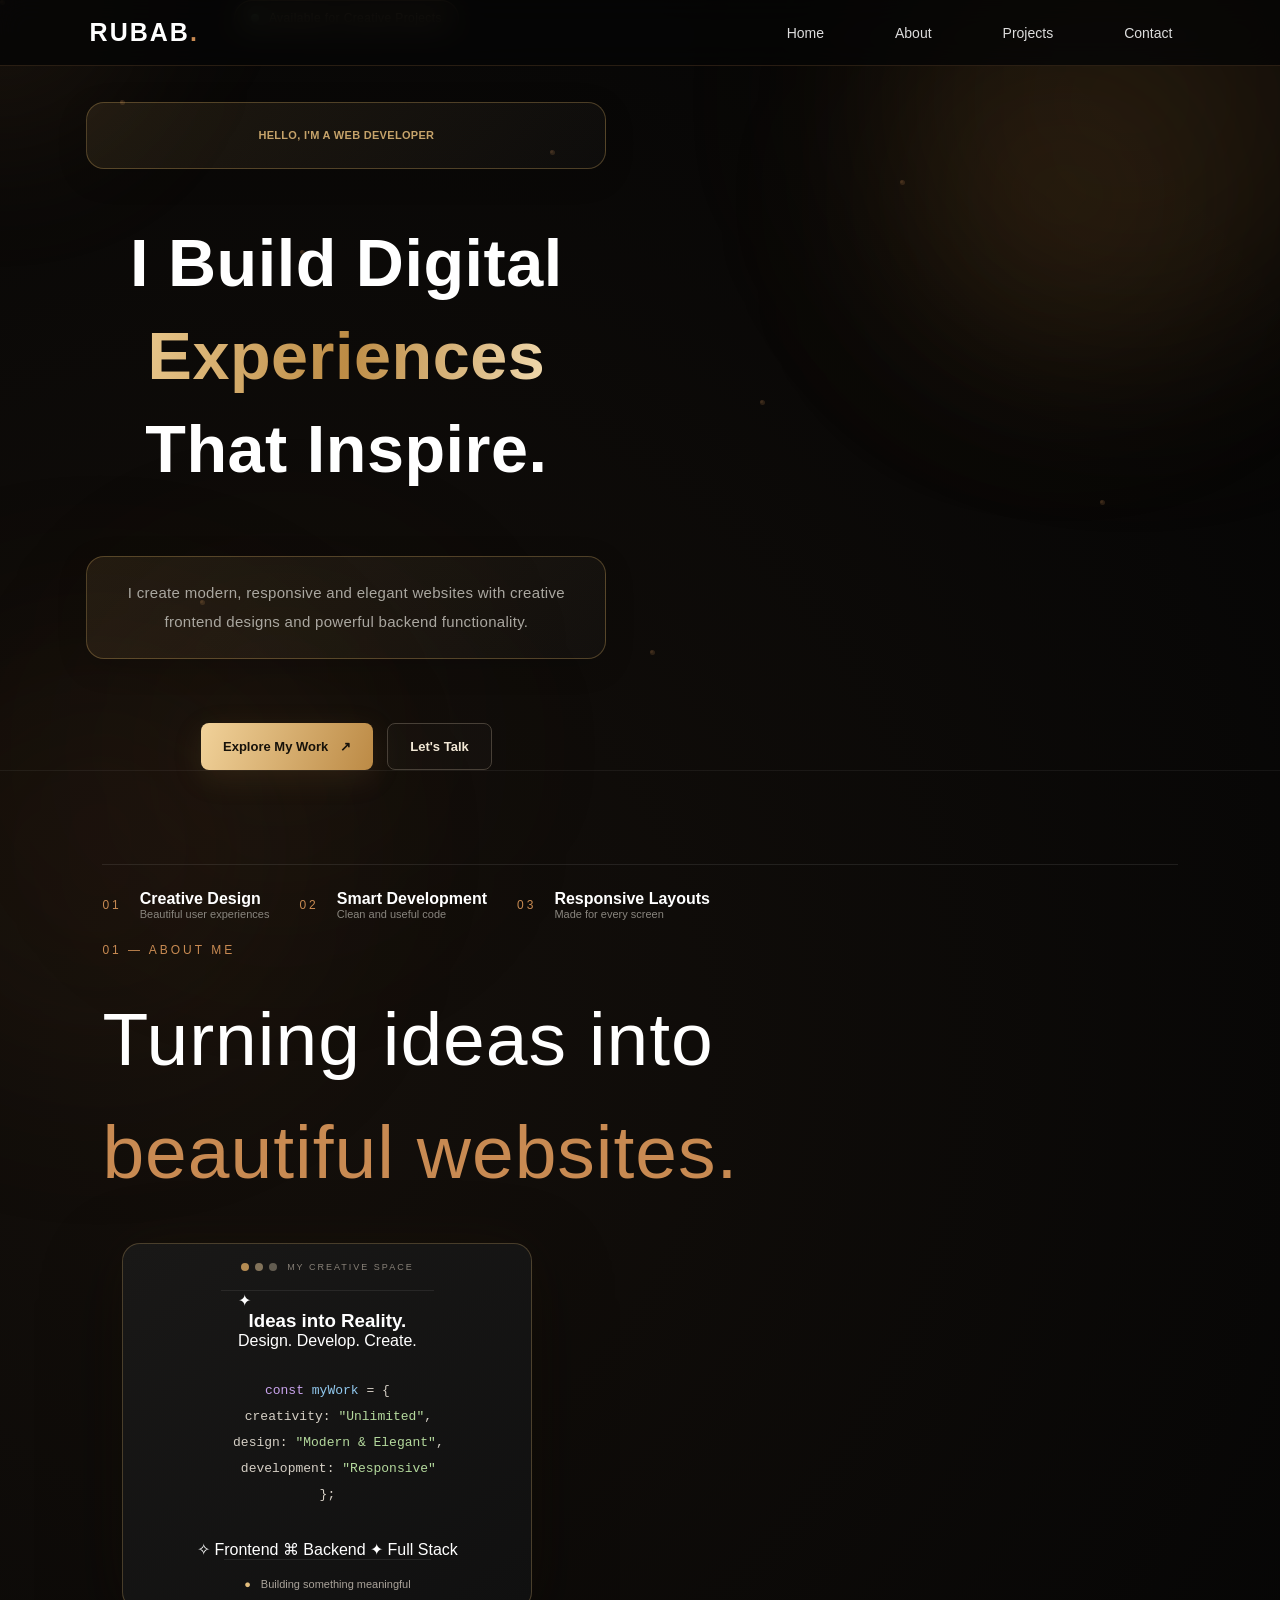
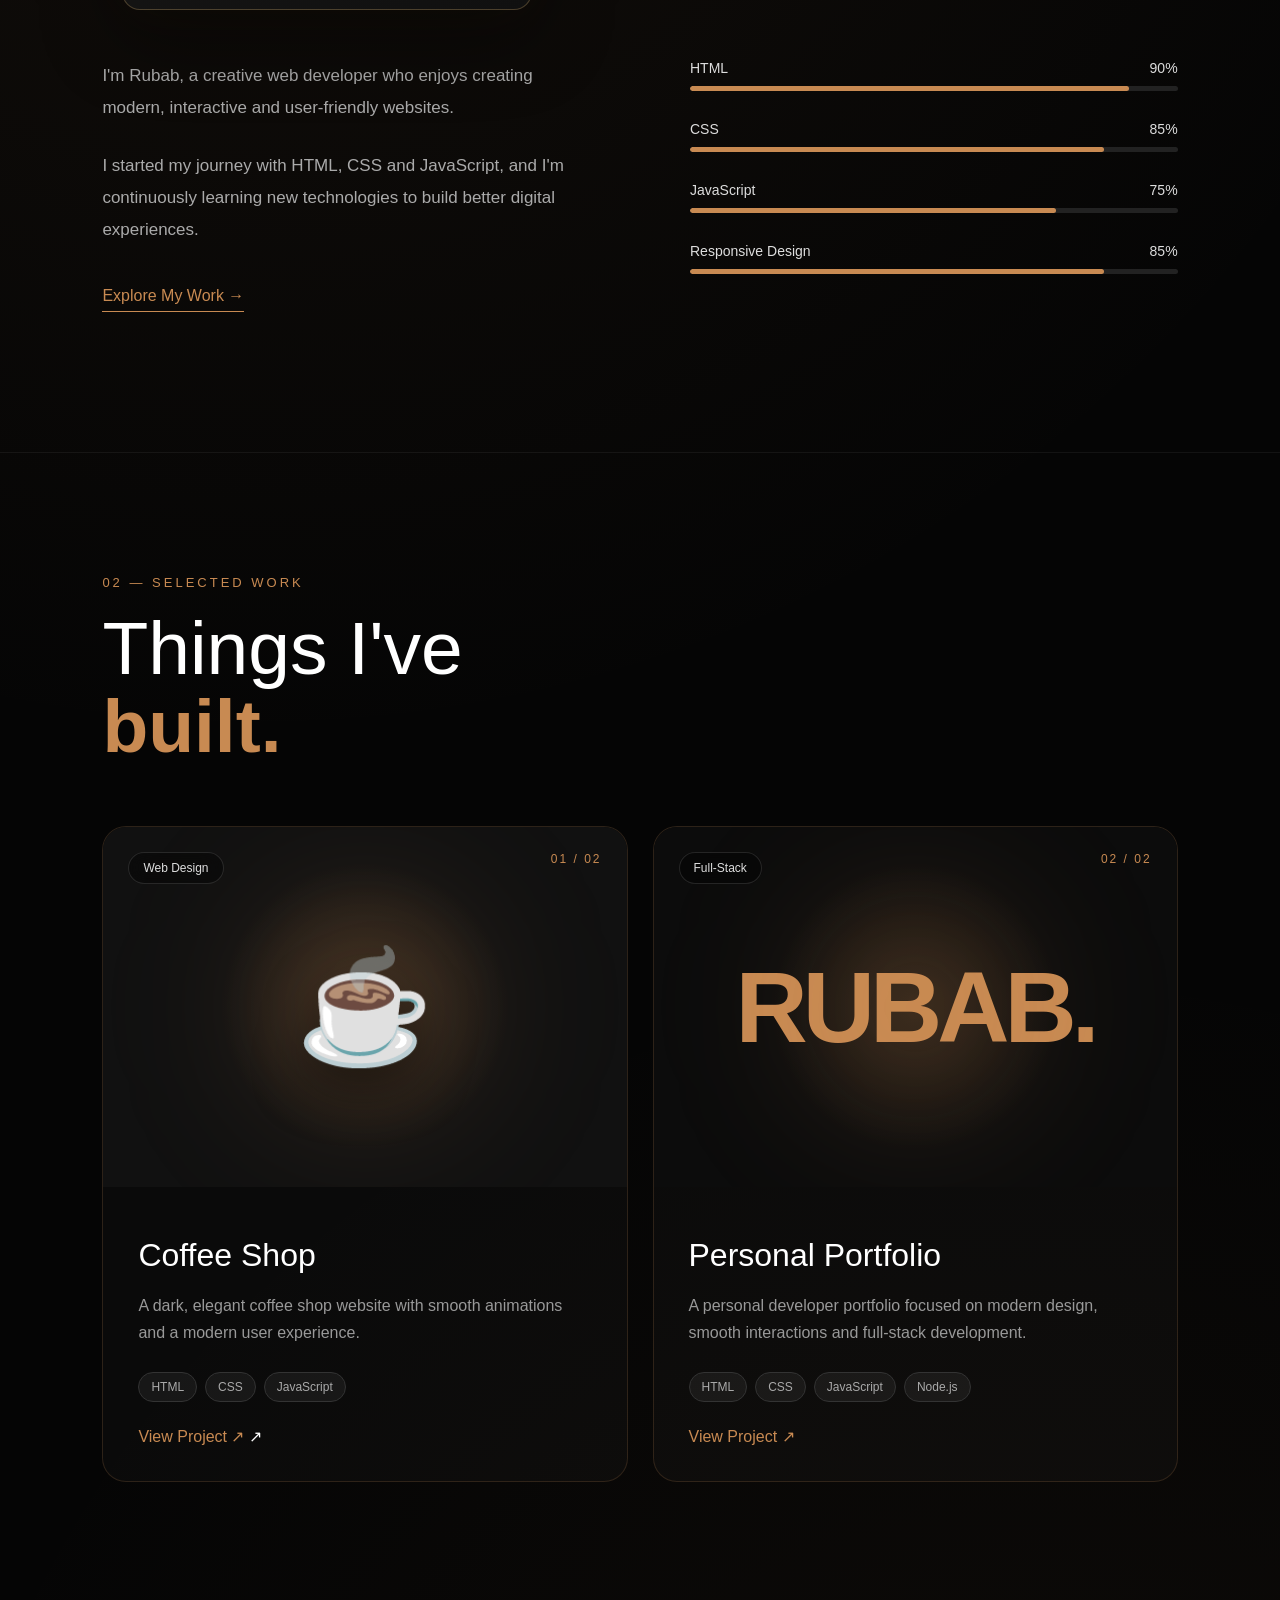
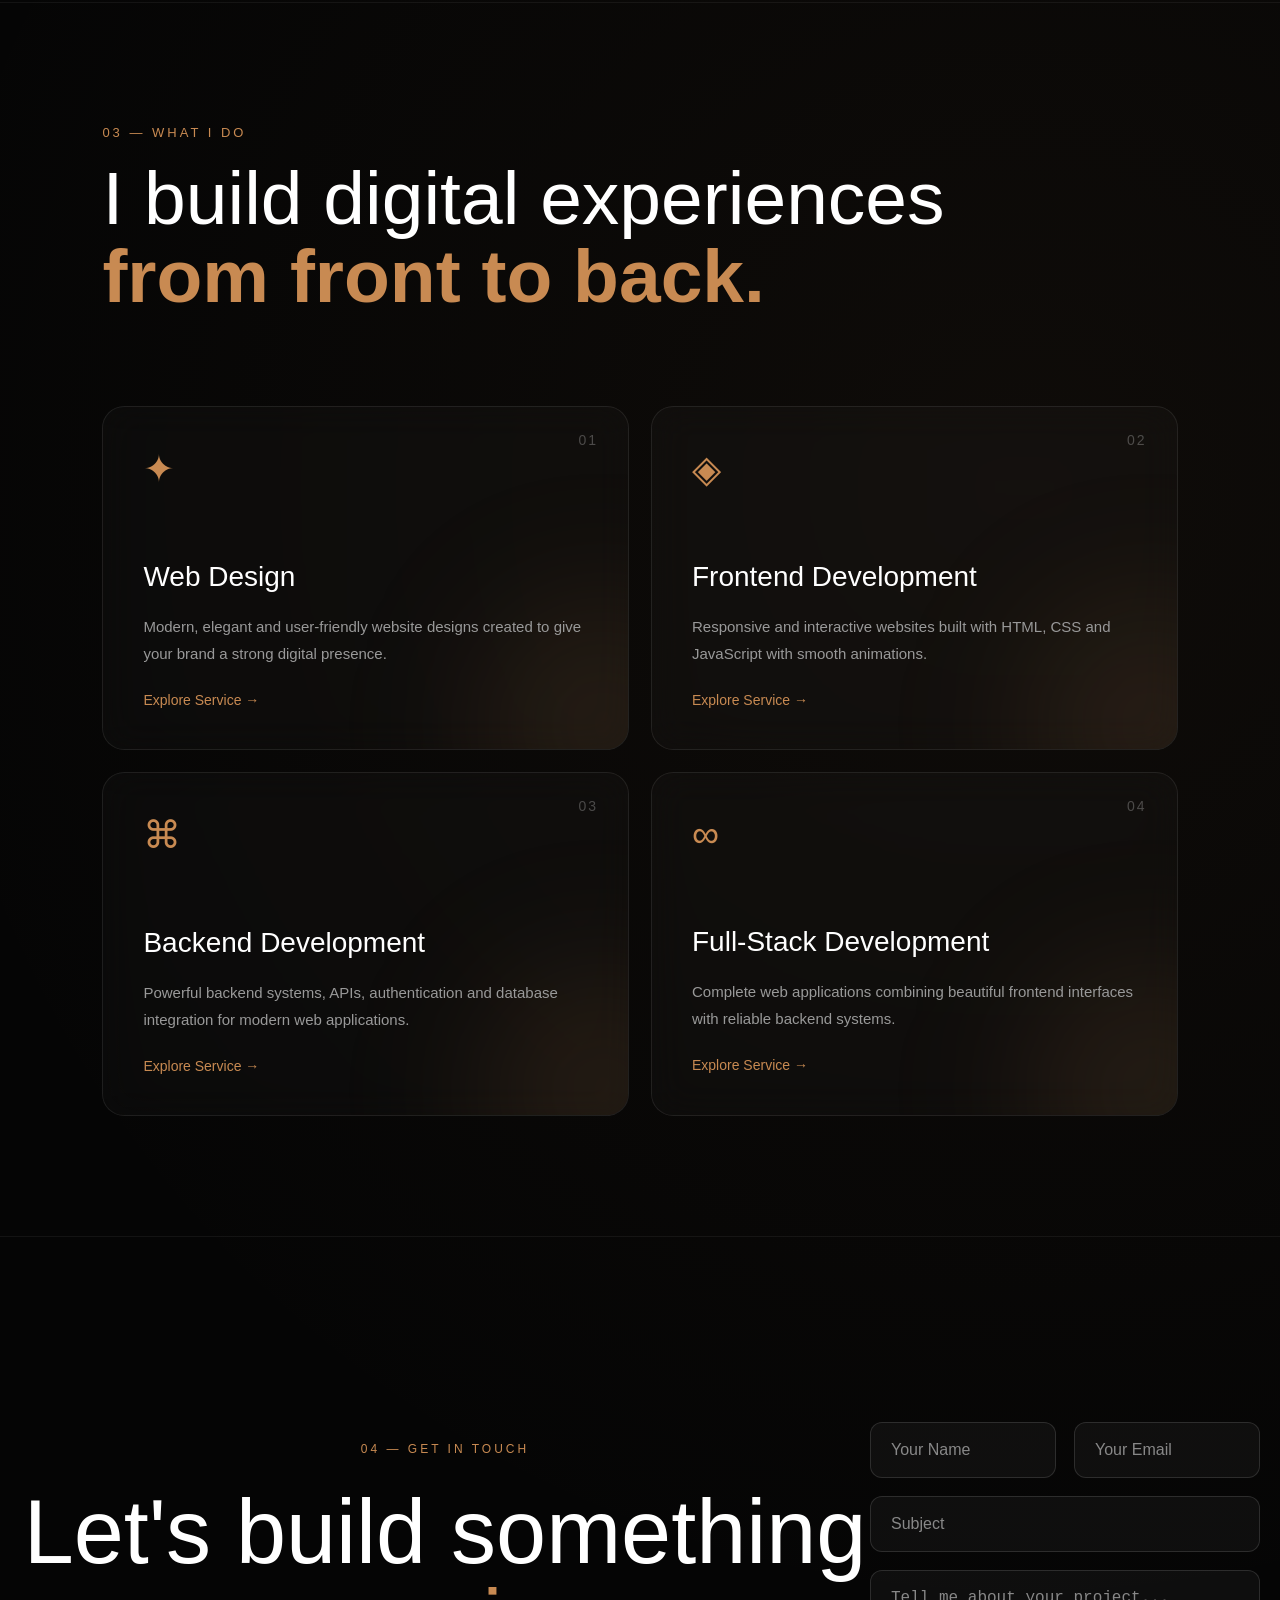
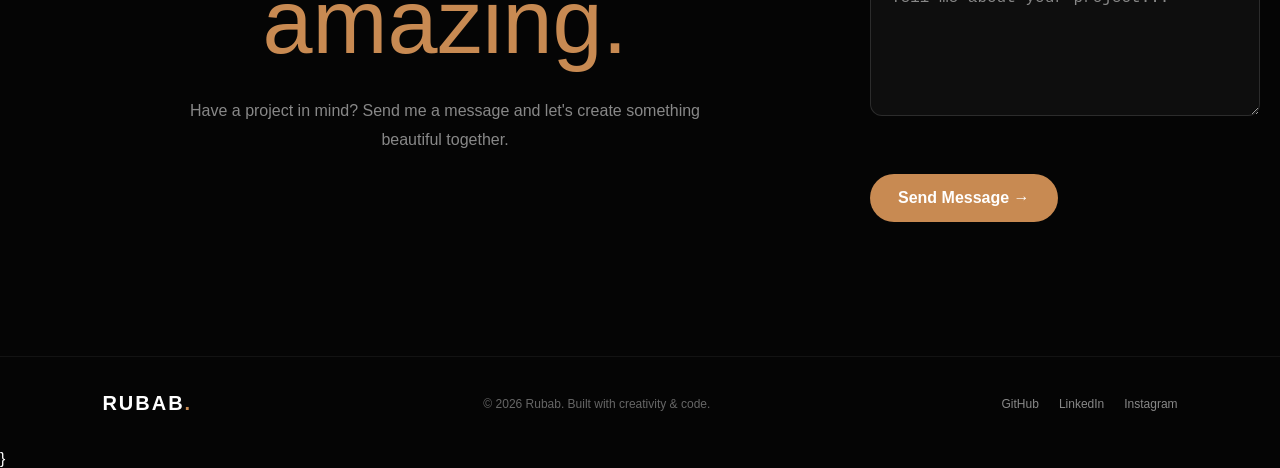
==== commit 99c1bdae: "added details" ====
--- a/index.html
+++ b/index.html
@@ -1,5 +1,5 @@
-<! html>
-<htmDOCTYPEl lang="en">
+<!DOCTYPE HTML>
+<html lang="en">
 <head>
     <meta charset="UTF-8">
     <meta name="viewport" content="width=device-width, initial-scale=1.0">
@@ -11,7 +11,7 @@
             margin: 0;
             padding: 0;
             box-sizing: border-box;
-        }
+        
 
         html {
             scroll-behavior: smooth;
@@ -107,8 +107,16 @@
         }
 
         .hero-content {
-            max-width: 900px;
-            animation: fadeUp 1s ease forwards;
+        
+/* Restore the first page text without a card */
+.hero-content {
+    background: transparent;
+    border: none;
+    border-radius: 0;
+    box-shadow: none;
+    padding: 0;
+}
+
         }
 
         .small-text {
@@ -118,6 +126,15 @@
             font-size: 13px;
             margin-bottom: 25px;
         }
+/* Restore the first page text without a card */
+.hero-content {
+    background: transparent;
+    border: none;
+    border-radius: 0;
+    box-shadow: none;
+    padding: 0;
+}
+
 
         .hero h1 {
             font-size: clamp(55px, 10vw, 110px);
@@ -1345,9 +1362,1268 @@
         padding: 25px;
     }
 }
+/* CINEMATIC GOLDEN UPGRADE */
+
+body {
+    background-color: #050505;
+}
+
+.hero {
+    isolation: isolate;
+    overflow: hidden;
+}
+
+.hero::after {
+    content: "";
+    position: absolute;
+    inset: 0;
+    z-index: -1;
+    pointer-events: none;
+    background:
+        linear-gradient(
+            115deg,
+            transparent 20%,
+            rgba(200, 138, 82, 0.09) 45%,
+            transparent 70%
+        );
+    background-size: 200% 200%;
+    animation: goldenLight 8s ease-in-out infinite alternate;
+}
+
+.hero h1 {
+    text-shadow:
+        0 0 25px rgba(200, 138, 82, 0.12),
+        0 0 70px rgba(200, 138, 82, 0.08);
+}
+
+.hero h1 span {
+    background: linear-gradient(
+        90deg,
+        #a86b39,
+        #ffe0b5,
+        #c88a52,
+        #f5d1a5
+    );
+    background-size: 200% auto;
+    color: transparent;
+    background-clip: text;
+    -webkit-background-clip: text;
+    animation: goldText 5s linear infinite;
+}
+
+@keyframes goldenLight {
+    from {
+        background-position: 0% 50%;
+        opacity: 0.5;
+    }
+    to {
+        background-position: 100% 50%;
+        opacity: 1;
+    }
+}
+
+@keyframes goldText {
+    to {
+        background-position: 200% center;
+    }
+}
+
+@media (prefers-reduced-motion: reduce) {
+    .hero::after,
+    .hero h1 span {
+        animation: none;
+    }
+}
+/* PREMIUM PROJECT CARD HOVER EFFECT */
+
+.project-card {
+    position: relative;
+    overflow: hidden;
+    border: 1px solid rgba(200, 138, 82, 0.18);
+    transition:
+        transform 0.4s ease,
+        border-color 0.4s ease,
+        box-shadow 0.4s ease;
+}
+
+.project-card:hover {
+    transform: translateY(-10px);
+    border-color: #c88a52;
+    box-shadow:
+        0 15px 40px rgba(0, 0, 0, 0.35),
+        0 0 25px rgba(200, 138, 82, 0.12);
+}
+
+.project-card::before {
+    content: "";
+    position: absolute;
+    inset: 0;
+    background: linear-gradient(
+        120deg,
+        transparent 25%,
+        rgba(200, 138, 82, 0.10),
+        transparent 75%
+    );
+    transform: translateX(-100%);
+    transition: transform 0.7s ease;
+    pointer-events: none;
+}
+
+.project-card:hover::before {
+    transform: translateX(100%);
+}
+
+@media (prefers-reduced-motion: reduce) {
+    .project-card,
+    .project-card::before {
+        transition: none;
+    }
+
+    .project-card:hover {
+        transform: none;
+    }
+}
+/* PREMIUM GLASS NAVBAR */
+
+nav,
+.navbar {
+    backdrop-filter: blur(14px);
+    -webkit-backdrop-filter: blur(14px);
+    background: rgba(5, 5, 5, 0.82);
+    border-bottom: 1px solid rgba(200, 138, 82, 0.18);
+    transition:
+        background 0.35s ease,
+        border-color 0.35s ease,
+        box-shadow 0.35s ease;
+}
+
+nav:hover,
+.navbar:hover {
+    border-bottom-color: rgba(200, 138, 82, 0.5);
+    box-shadow: 0 8px 30px rgba(200, 138, 82, 0.06);
+}
+
+nav a,
+.navbar a {
+    transition: color 0.3s ease;
+}
+
+nav a:hover,
+.navbar a:hover {
+    color: #e4b17b;
+}
+
+@media (prefers-reduced-motion: reduce) {
+    nav,
+    .navbar,
+    nav a,
+    .navbar a {
+        transition: none;
+    }
+}/* FIX NAVBAR SPACING AND ALIGNMENT */
+
+nav,
+.navbar {
+    width: 100%;
+    box-sizing: border-box;
+    padding: 18px 7%;
+}
+
+nav a,
+.navbar a {
+    margin-left: 18px;
+    margin-right: 18px;
+    text-decoration: none;
+}
+
+/* Keep navbar content properly aligned */
+nav,
+.navbar {
+    display: flex;
+    align-items: center;
+    justify-content: space-between;
+    flex-wrap: wrap;
+    gap: 12px;
+}
+css
+/* ===== ATTRACTIVE HOME PAGE ===== */
+
+.hero-section {
+    position: relative;
+    min-height: 90vh;
+    overflow: hidden;
+    display: flex;
+    flex-direction: column;
+    justify-content: center;
+    padding: 90px 7% 75px;
+    background:
+        radial-gradient(ellipse at 80% 45%,
+        rgba(190, 139, 65, 0.10), transparent 42%),
+        #0b0b0c;
+    color: #f7f2e9;
+    isolation: isolate;
+}
+
+.hero-container {
+    width: 100%;
+    max-width: 1250px;
+    margin: 0 auto;
+    display: grid;
+    grid-template-columns: 1.1fr 0.9fr;
+    align-items: center;
+    gap: 55px;
+    position: relative;
+    z-index: 2;
+}
+
+.hero-content {
+    animation: heroEnter 0.9s ease both;
+}
+
+.hero-badge {
+    display: inline-flex;
+    align-items: center;
+    gap: 10px;
+    border: 1px solid rgba(219, 177, 104, 0.3);
+    background: rgba(219, 177, 104, 0.07);
+    color: #e8c991;
+    border-radius: 40px;
+    padding: 10px 16px;
+    font-size: 12px;
+    letter-spacing: 0.4px;
+    margin-bottom: 28px;
+}
+
+.status-dot {
+    width: 8px;
+    height: 8px;
+    background: #9bd6a1;
+    border-radius: 50%;
+    box-shadow: 0 0 12px #9bd6a1;
+}
+
+.hero-eyebrow {
+    color: #c6a36a;
+    letter-spacing: 4px;
+    font-size: 11px;
+    font-weight: 700;
+    margin-bottom: 18px;
+}
+
+.hero-content h1 {
+    font-size: clamp(42px, 5.2vw, 76px);
+    line-height: 1.08;
+    letter-spacing: -2.5px;
+    font-weight: 750;
+    margin: 0 0 24px;
+}
+
+.gradient-text {
+    display: block;
+    background: linear-gradient(100deg, #f4d7a0, #bd8c45, #fff0cd);
+    -webkit-background-clip: text;
+    background-clip: text;
+    color: transparent;
+}
+
+.hero-description {
+    max-width: 520px;
+    color: #aaa7a0;
+    font-size: 15px;
+    line-height: 1.9;
+    margin-bottom: 32px;
+}
+
+.hero-buttons {
+    display: flex;
+    gap: 14px;
+    flex-wrap: wrap;
+}
+
+.hero-btn {
+    text-decoration: none;
+    padding: 15px 22px;
+    border-radius: 8px;
+    font-size: 13px;
+    font-weight: 700;
+    transition: 0.3s ease;
+    display: inline-flex;
+    align-items: center;
+    gap: 12px;
+}
+
+.primary-btn {
+    color: #17120a;
+    background: linear-gradient(110deg, #f1d29a, #bc8a45);
+    box-shadow: 0 8px 30px rgba(190, 139, 69, 0.13);
+}
+
+.primary-btn:hover {
+    transform: translateY(-4px);
+    box-shadow: 0 12px 35px rgba(190, 139, 69, 0.3);
+}
+
+.secondary-btn {
+    color: #f2e8d6;
+    border: 1px solid #484037;
+    background: rgba(255,255,255,0.02);
+}
+
+.secondary-btn:hover {
+    border-color: #c6a36a;
+    background: rgba(198, 163, 106, 0.08);
+    transform: translateY(-4px);
+}
+
+.hero-stats {
+    display: flex;
+    gap: 30px;
+    margin-top: 48px;
+    padding-top: 25px;
+    border-top: 1px solid rgba(255,255,255,0.09);
+    flex-wrap: wrap;
+}
+
+.hero-stats h3 {
+    color: #d9b779;
+    font-size: 23px;
+    margin: 0 0 6px;
+}
+
+.hero-stats p {
+    color: #89857e;
+    font-size: 11px;
+    margin: 0;
+}
+
+/* RIGHT-SIDE CREATIVE VISUAL */
+
+.hero-visual {
+    position: relative;
+    min-height: 440px;
+    display: flex;
+    align-items: center;
+    justify-content: center;
+    animation: heroEnter 1s 0.15s ease both;
+}
+
+.developer-card {
+    width: min(100%, 410px);
+    position: relative;
+    z-index: 2;
+    background: linear-gradient(145deg, #191817, #101010);
+    border: 1px solid rgba(214, 175, 108, 0.28);
+    border-radius: 18px;
+    box-shadow:
+        0 25px 80px rgba(0,0,0,0.45),
+        0 0 60px rgba(190,139,69,0.06);
+    overflow: hidden;
+    transform: rotate(-2deg);
+    transition: transform 0.4s ease, border-color 0.4s ease;
+}
+
+.developer-card:hover {
+    transform: rotate(0deg) translateY(-8px);
+    border-color: rgba(214, 175, 108, 0.65);
+}
+
+.card-topbar {
+    display: flex;
+    justify-content: space-between;
+    align-items: center;
+    padding: 18px 20px;
+    border-bottom: 1px solid rgba(255,255,255,0.08);
+}
+
+.window-dots {
+    display: flex;
+    gap: 6px;
+}
+
+.window-dots span {
+    width: 8px;
+    height: 8px;
+    border-radius: 50%;
+    background: #b48b52;
+}
+
+.window-dots span:nth-child(2) {
+    background: #82735a;
+}
+
+.window-dots span:nth-child(3) {
+    background: #625c50;
+}
+
+.card-label {
+    font-size: 9px;
+    letter-spacing: 2px;
+    color: #888178;
+}
+
+.code-art {
+    padding: 28px 24px 32px;
+    font-family: Consolas, Monaco, monospace;
+    font-size: clamp(10px, 1.1vw, 13px);
+    line-height: 2.2;
+    color: #d5cfc5;
+}
+
+.code-art p {
+    margin: 0;
+}
+
+.code-purple { color: #c9a4ed; }
+.code-blue { color: #91c8ee; }
+.code-green { color: #b4d99d; }
+.code-orange { color: #e9bc80; }
+
+.code-indent { padding-left: 22px; }
+.code-more { padding-left: 44px; }
+
+.code-cursor {
+    width: 7px;
+    height: 17px;
+    background: #d6b375;
+    display: inline-block;
+    vertical-align: middle;
+    animation: cursorBlink 1s steps(2) infinite;
+}
+
+.card-bottom {
+    border-top: 1px solid rgba(255,255,255,0.08);
+    padding: 15px 20px;
+    color: #aaa39a;
+    font-size: 11px;
+}
+
+.mini-icon {
+    color: #e2bd7d;
+    margin-right: 7px;
+}
+
+.visual-orbit {
+    position: absolute;
+    border: 1px solid rgba(204, 163, 96, 0.12);
+    border-radius: 50%;
+    pointer-events: none;
+}
+
+.orbit-one {
+    width: 410px;
+    height: 410px;
+    animation: orbitSpin 30s linear infinite;
+}
+
+.orbit-two {
+    width: 340px;
+    height: 340px;
+    border-style: dashed;
+    animation: orbitSpin 40s linear infinite reverse;
+}
+
+.floating-chip {
+    position: absolute;
+    z-index: 3;
+    padding: 13px 17px;
+    border: 1px solid rgba(220, 183, 121, 0.24);
+    border-radius: 10px;
+    background: rgba(25, 24, 22, 0.94);
+    box-shadow: 0 12px 30px rgba(0,0,0,0.25);
+    color: #e8dfd0;
+    font-size: 11px;
+    animation: floatUp 4s ease-in-out infinite;
+}
+
+.floating-chip span {
+    color: #e2bd7d;
+    margin-right: 7px;
+}
+
+.chip-top {
+    top: 65px;
+    right: -5px;
+}
+
+.chip-bottom {
+    bottom: 60px;
+    left: -10px;
+    animation-delay: -2s;
+}
+
+.floating-circle {
+    position: absolute;
+    top: 45px;
+    left: 12%;
+    font-size: 35px;
+    color: #d4ae70;
+    animation: floatUp 5s ease-in-out infinite;
+}
+
+.hero-glow {
+    position: absolute;
+    z-index: -1;
+    width: 300px;
+    height: 300px;
+    border-radius: 50%;
+    filter: blur(100px);
+    pointer-events: none;
+}
+
+.glow-one {
+    background: rgba(174, 119, 45, 0.12);
+    top: 5%;
+    right: 5%;
+}
+
+.glow-two {
+    background: rgba(119, 84, 47, 0.08);
+    bottom: 0;
+    left: 10%;
+}
+
+.hero-bottom {
+    position: absolute;
+    bottom: 22px;
+    left: 7%;
+    display: flex;
+    align-items: center;
+    gap: 14px;
+    color: #827a6e;
+    font-size: 9px;
+    letter-spacing: 2px;
+}
+
+.scroll-line {
+    height: 1px;
+    width: 42px;
+    background: #b9955d;
+    animation: linePulse 2s ease-in-out infinite;
+}
+
+/* ANIMATIONS */
+
+@keyframes heroEnter {
+    from { opacity: 0; transform: translateY(25px); }
+    to { opacity: 1; transform: translateY(0); }
+}
+
+@keyframes floatUp {
+    0%, 100% { transform: translateY(0); }
+    50% { transform: translateY(-12px); }
+}
+
+@keyframes orbitSpin {
+    to { transform: rotate(360deg); }
+}
+
+@keyframes cursorBlink {
+    50% { opacity: 0; }
+}
+
+@keyframes linePulse {
+    50% { opacity: 0.35; transform: scaleX(0.6); }
+}
+
+/* MOBILE RESPONSIVENESS */
+
+@media (max-width: 900px) {
+    .hero-section {
+        padding: 70px 6% 85px;
+    }
+
+    .hero-container {
+        grid-template-columns: 1fr;
+        gap: 25px;
+    }
+
+    .hero-content {
+        text-align: center;
+    }
+
+    .hero-description {
+        margin-left: auto;
+        margin-right: auto;
+    }
+
+    .hero-buttons,
+    .hero-stats {
+        justify-content: center;
+    }
+
+    .hero-visual {
+        min-height: 400px;
+    }
+
+    .chip-top { right: 0; }
+    .chip-bottom { left: 0; }
+}
+
+@media (max-width: 480px) {
+    .hero-content h1 {
+        font-size: 43px;
+        letter-spacing: -1.5px;
+    }
+
+    .hero-eyebrow {
+        font-size: 9px;
+        letter-spacing: 2px;
+    }
+
+    .hero-stats {
+        gap: 20px;
+    }
+
+    .hero-stats p {
+        font-size: 10px;
+    }
+
+    .hero-visual {
+        min-height: 340px;
+    }
+
+    .orbit-one {
+        width: 310px;
+        height: 310px;
+    }
+
+    .orbit-two {
+        width: 270px;
+        height: 270px;
+    }
+
+    .code-art {
+        padding: 22px 14px;
+        font-size: 10px;
+    }
+
+    .card-topbar,
+    .card-bottom {
+        padding: 13px;
+    }
+
+    .chip-top {
+        top: 15px;
+    }
+
+    .chip-bottom {
+        bottom: 15px;
+    }
+}
+
+/* Respect reduced-motion preferences */
+@media (prefers-reduced-motion: reduce) {
+    .hero-section *,
+    .hero-section *::before,
+    .hero-section *::after {
+        animation-duration: 0.01ms !important;
+        animation-iteration-count: 1 !important;
+        scroll-behavior: auto !important;
+    }
+}
+.css
+/* ===== FINAL HOME PAGE ALIGNMENT FIX ===== */
+
+/* Home page content ko vertically center karo */
+.hero-section {
+    justify-content: center;
+}
+
+.hero-container {
+    align-items: center;
+}
+
+/* Left-side writing ko center karo */
+.hero-content {
+    text-align: center;
+    display: flex;
+    flex-direction: column;
+    align-items: center;
+    justify-content: center;
+}
+
+.hero-badge {
+    margin-left: auto;
+    margin-right: auto;
+}
+
+.hero-eyebrow {
+    width: 100%;
+    line-height: 1.8;
+}
+
+.hero-content h1 {
+    width: 100%;
+    margin-left: auto;
+    margin-right: auto;
+}
+
+.hero-description {
+    margin-left: auto;
+    margin-right: auto;
+}
+
+.hero-buttons {
+    justify-content: center;
+    width: 100%;
+}
+
+/* 01, 02, 03 cards ko neat rakho */
+.hero-stats {
+    width: 100%;
+    align-items: stretch;
+    text-align: left;
+}
+
+.stat-card {
+    min-width: 0;
+    box-sizing: border-box;
+    overflow-wrap: anywhere;
+}
+
+/* MY CREATIVE SPACE card ko center aur straight karo */
+.hero-visual {
+    display: flex;
+    align-items: center;
+    justify-content: center;
+    width: 100%;
+}
+
+.developer-card {
+    width: 100%;
+    max-width: 410px;
+    box-sizing: border-box;
+    margin: 0 auto;
+    transform: none;
+}
+
+.developer-card:hover {
+    transform: translateY(-5px);
+}
+
+/* Card ke andar writing ko proper spacing do */
+.card-topbar {
+    gap: 10px;
+    flex-wrap: wrap;
+}
+
+.card-label {
+    text-align: right;
+}
+
+.creative-heading {
+    text-align: left;
+}
+
+.code-art {
+    width: 100%;
+    box-sizing: border-box;
+    overflow-x: auto;
+    overflow-wrap: anywhere;
+    white-space: normal;
+    line-height: 2;
+}
+
+.creative-skills {
+    align-items: center;
+}
+
+.card-bottom {
+    line-height: 1.7;
+    overflow-wrap: anywhere;
+}
+
+/* Desktop aur laptop */
+@media (min-width: 901px) {
+    .hero-container {
+        grid-template-columns: minmax(0, 1.1fr) minmax(0, 0.9fr);
+        gap: 45px;
+    }
+
+    .hero-content,
+    .hero-visual {
+        min-width: 0;
+    }
+}
+
+/* Mobile aur tablet */
+@media (max-width: 900px) {
+    .hero-container {
+        grid-template-columns: minmax(0, 1fr);
+    }
+
+    .hero-content {
+        width: 100%;
+    }
+
+    .hero-visual {
+        max-width: 500px;
+        margin: 0 auto;
+    }
+
+    .developer-card {
+        max-width: 410px;
+    }
+}
+
+@media (max-width: 480px) {
+    .hero-section {
+        padding-left: 18px;
+        padding-right: 18px;
+    }
+
+    .hero-content h1 {
+        font-size: clamp(36px, 10vw, 43px);
+        letter-spacing: -1px;
+    }
+
+    .hero-buttons {
+        gap: 10px;
+    }
+
+    .hero-stats {
+        grid-template-columns: 1fr;
+    }
+
+    .card-label {
+        font-size: 8px;
+        letter-spacing: 1px;
+    }
+}
+css
+/* GOLDEN LIGHT ON SCROLL */
+
+body {
+    --scroll-light-x: 50%;
+    --scroll-light-y: 50%;
+}
+
+.scroll-light {
+    position: fixed;
+    inset: 0;
+    z-index: 5;
+    pointer-events: none;
+    background: radial-gradient(
+        circle 230px at var(--scroll-light-x) var(--scroll-light-y),
+        rgba(219, 174, 98, 0.12),
+        rgba(190, 139, 69, 0.045) 45%,
+        transparent 75%
+    );
+    opacity: 0;
+    transition: opacity 0.3s ease;
+}
+
+.scroll-light.active {
+    opacity: 1;
+}
+
+/* Sections smoothly appear while scrolling */
+
+.reveal-on-scroll {
+    opacity: 0;
+    transform: translateY(28px);
+    transition:
+        opacity 0.8s ease,
+        transform 0.8s ease;
+}
+
+.reveal-on-scroll.visible {
+    opacity: 1;
+    transform: translateY(0);
+}
+
+@media (prefers-reduced-motion: reduce) {
+    .reveal-on-scroll {
+        opacity: 1;
+        transform: none;
+        transition: none;
+    }
+
+    .scroll-light {
+        display: none;
+    }
+}
+
+/* Frontend visibility fix */
+.about-section,
+.projects-section,
+.services-section,
+.contact-section,
+.reveal-on-scroll {
+    opacity: 1 !important;
+    visibility: visible !important;
+    transform: none !important;
+}
+
+/* Center text inside the card */
+.developer-card {
+    display: flex;
+    flex-direction: column;
+    justify-content: center;
+    align-items: center;
+    text-align: center;
+}
+
+.developer-card h1,
+.developer-card h2,
+.developer-card h3,
+.developer-card p,
+.developer-card span {
+    text-align: center;
+}
+
+/* Improve spacing around hero text */
+.hero-content {
+    padding-right: 35px;
+}
+
+.hero-content h1 {
+    line-height: 1.3;
+    margin-bottom: 24px;
+}
+
+.hero-content p {
+    line-height: 1.9;
+    margin-top: 18px;
+    margin-bottom: 28px;
+    max-width: 520px;
+}
+
+/* Keep the creative card separate */
+.hero-visual {
+    padding-left: 25px;
+}
+
+.developer-card {
+    margin: 20px;
+}
+
+@media (max-width: 768px) {
+    .hero-content {
+        padding-right: 0;
+    }
+
+    .hero-visual {
+        padding-left: 0;
+    }
+
+    .developer-card {
+        margin: 12px;
+    }
+}
+
+/* Spacing for text OUTSIDE the Creative Space card */
+.hero-content {
+    gap: 24px;
+}
+
+.hero-content h1 {
+    line-height: 1.4;
+    margin-bottom: 25px;
+    letter-spacing: 1px;
+}
+
+.hero-content p {
+    line-height: 2;
+    letter-spacing: 0.5px;
+    margin-bottom: 25px;
+    max-width: 500px;
+}
+
+/* Add breathing room between text elements */
+.hero-content > * + * {
+    margin-top: 16px;
+}
+
+/* Turn the outside hero text into a separate card */
+.hero-content > p {
+    background: linear-gradient(
+        135deg,
+        rgba(218, 174, 100, 0.10),
+        rgba(255, 255, 255, 0.025)
+    );
+    border: 1px solid rgba(218, 174, 100, 0.3);
+    border-radius: 18px;
+    padding: 22px 26px;
+    margin-top: 22px;
+    margin-bottom: 24px;
+    line-height: 1.9;
+    letter-spacing: 0.4px;
+    box-shadow: 0 8px 30px rgba(0, 0, 0, 0.15);
+    max-width: 520px;
+    transition: border-color 0.3s ease,
+                transform 0.3s ease,
+                box-shadow 0.3s ease;
+}
+
+.hero-content > p:hover {
+    border-color: rgba(218, 174, 100, 0.7);
+    transform: translateY(-3px);
+    box-shadow: 0 12px 35px rgba(218, 174, 100, 0.09);
+}
+
+@media (max-width: 768px) {
+    .hero-content > p {
+        padding: 18px 20px;
+        max-width: 100%;
+    }
+}
+
+/* Turn the outside hero text into a separate card */
+.hero-content > p {
+    background: linear-gradient(
+        135deg,
+        rgba(218, 174, 100, 0.10),
+        rgba(255, 255, 255, 0.025)
+    );
+    border: 1px solid rgba(218, 174, 100, 0.3);
+    border-radius: 18px;
+    padding: 22px 26px;
+    margin-top: 22px;
+    margin-bottom: 24px;
+    line-height: 1.9;
+    letter-spacing: 0.4px;
+    box-shadow: 0 8px 30px rgba(0, 0, 0, 0.15);
+    max-width: 520px;
+    transition: border-color 0.3s ease,
+                transform 0.3s ease,
+                box-shadow 0.3s ease;
+}
+
+.hero-content > p:hover {
+    border-color: rgba(218, 174, 100, 0.7);
+    transform: translateY(-3px);
+    box-shadow: 0 12px 35px rgba(218, 174, 100, 0.09);
+}
+
+@media (max-width: 768px) {
+    .hero-content > p {
+        padding: 18px 20px;
+        max-width: 100%;
+    }
+}
+
+/* Card for the text beside My Creative Space */
+.hero-content {
+    background: rgba(218, 174, 100, 0.06);
+    border: 1px solid rgba(218, 174, 100, 0.3);
+    border-radius: 20px;
+    padding: 28px;
+    box-shadow: 0 10px 35px rgba(0, 0, 0, 0.2);
+}
+
+.hero-content h1 {
+    line-height: 1.5;
+    margin-bottom: 20px;
+}
+
+.hero-content p {
+    line-height: 1.9;
+    margin-bottom: 18px;
+}
+
+@media (max-width: 768px) {
+    .hero-content {
+        padding: 20px;
+    }
+}
+
+/* Card for the text beside My Creative Space */
+.hero-content {
+    background: rgba(218, 174, 100, 0.06);
+    border: 1px solid rgba(218, 174, 100, 0.3);
+    border-radius: 20px;
+    padding: 28px;
+    box-shadow: 0 10px 35px rgba(0, 0, 0, 0.2);
+}
+
+.hero-content h1 {
+    line-height: 1.5;
+    margin-bottom: 20px;
+}
+
+.hero-content p {
+    line-height: 1.9;
+    margin-bottom: 18px;
+}
+
+@media (max-width: 768px) {
+    .hero-content {
+        padding: 20px;
+    }
+}
+
+
+/* FINAL FIX: remove card styling from first-page text */
+#home .hero-content,
+#home .hero-content::before,
+#home .hero-content::after {
+    background: transparent !important;
+    border: none !important;
+    outline: none !important;
+    box-shadow: none !important;
+    border-radius: 0 !important;
+}
+
+/* Keep the first-page text layout */
+#home .hero-content {
+    padding: 0 !important;
+}
+
+/* Center first-page hero writing */
+#home .hero-content {
+    display: flex;
+    flex-direction: column;
+    align-items: center;
+    text-align: center;
+    margin-left: auto;
+    margin-right: auto;
+}
+
+#home .hero-content h1,
+#home .hero-content p {
+    text-align: center;
+    margin-left: auto;
+    margin-right: auto;
+}
+
+
+/* Clean spacing for text beside the creative card */
+.hero-visual + .hero-content,
+.hero-content + .hero-visual {
+    gap: 28px;
+}
+
+.hero-content h1,
+.hero-content h2,
+.hero-content h3 {
+    line-height: 1.4;
+    letter-spacing: 0.5px;
+    margin-bottom: 22px;
+}
+
+.hero-content p {
+    line-height: 1.9;
+    letter-spacing: 0.3px;
+    margin-top: 14px;
+    margin-bottom: 24px;
+    max-width: 520px;
+}
+
+.hero-content p + p {
+    margin-top: 22px;
+}
+
+@media (max-width: 768px) {
+    .hero-content p {
+        line-height: 1.8;
+        margin-bottom: 18px;
+    }
+}
+
+/* Professional spacing for About Me heading */
+#about h2 {
+    margin-top: 20px;
+    margin-bottom: 30px;
+    line-height: 1.4;
+    letter-spacing: 1px;
+}
+
+/* Creative Design & Smart Development text */
+#about .creative-text {
+    display: block;
+    margin-bottom: 24px;
+    line-height: 1.8;
+    letter-spacing: 0.5px;
+}
+
+/* Professional spacing and alignment */
+#about {
+    padding-top: 45px;
+}
+
+#about h2 {
+    margin-top: 25px;
+    margin-bottom: 35px;
+    line-height: 1.5;
+}
+
+/* Keep the three text items in a straight line */
+#about .creative-text,
+#about .smart-development,
+#about .responsive-layout {
+    display: inline-block;
+    vertical-align: top;
+    margin: 12px 18px;
+    line-height: 1.8;
+    letter-spacing: 0.4px;
+}
+
+/* Mobile spacing */
+@media (max-width: 768px) {
+    #about .creative-text,
+    #about .smart-development,
+    #about .responsive-layout {
+        display: block;
+        margin: 16px 0;
+    }
+}
+
+#about .creative-text,
+#about .smart-development,
+#about .responsive-layout {
+    display: inline-block;
+    margin-right: 30px;
+    line-height: 1.8;
+    vertical-align: middle;
+}
+
+#about .creative-text,
+#about .smart-development,
+#about .responsive-layout {
+    display: inline-flex;
+    align-items: center;
+    justify-content: center;
+    margin: 0 25px 20px 0;
+    vertical-align: middle;
+    line-height: 1.8;
+}
+
+#about .creative-text {
+    position: relative;
+    top: -15px;
+}
+
+
+/* Space between the three stat cards and About Me */
+.stat-card {
+    margin-bottom: 20px;
+}
+
+/* Move About Me heading slightly down */
+.about-content {
+    margin-top: 35px;
+    padding-top: 15px;
+}
+
+/* Keep each stat card neatly aligned */
+.stat-card {
+    display: flex;
+    align-items: center;
+    gap: 18px;
+}
+
+/* Arrange all three cards in one row */
+.stats-container {
+    display: flex;
+    align-items: flex-start;
+    gap: 25px;
+    flex-wrap: wrap;
+}
 
     </style>
 </head>
+
 
 <body><div class="particles"></div>
 
@@ -1372,53 +2648,123 @@
 
 
     <!-- HERO -->
-    <section class="hero" id="home">
+
+<!-- HOME / HERO SECTION -->
+<section class="hero-section" id="home">
+    <div class="hero-glow glow-one"></div>
+    <div class="hero-glow glow-two"></div>
+
+    <div class="hero-container">
 
         <div class="hero-content">
-
-            <div class="small-text">
-                Creative Web Developer
+            <div class="hero-badge">
+                <span class="status-dot"></span>
+                Available for Creative Projects
             </div>
 
-            <h1 class="hero-title"
-        
-                I BUILD <br>
-                <span>WEB EXPERIENCES.</span>
+            <p class="hero-eyebrow">HELLO, I'M A WEB DEVELOPER</p>
+
+            <h1>
+                I Build Digital
+                <span class="gradient-text">Experiences</span>
+                That Inspire.
             </h1>
 
-            <p>
-                I create modern, interactive and beautiful websites
-                with clean design, smooth animations and meaningful
-                user experiences.
+            <p class="hero-description">
+                I create modern, responsive and elegant websites
+                with creative frontend designs and powerful backend
+                functionality.
             </p>
 
-            <div class="buttons">
-
-                <a href="#projects" class="btn primary">
-                    View My Work
+            <div class="hero-buttons">
+                <a href="#projects" class="hero-btn primary-btn">
+                    Explore My Work <span>↗</span>
                 </a>
 
-                <a href="#contact" class="btn secondary">
-                    Contact Me
+                <a href="#contact" class="hero-btn secondary-btn">
+                    Let's Talk
                 </a>
-
             </div>
 
-        </div>
-
-        <div class="scroll">
-            SCROLL ↓
-        </div>
-
-    </section>
+
+</div>
+   </section>
 
     <!-- ABOUT SECTION -->
 <section class="about" id="about">
 
     <div class="section-title">
+<div class="hero-stats">
+    <div class="stat-card">
+        <span class="stat-number">01</span>
+        <div>
+            <h4>Creative Design</h4>
+            <p>Beautiful user experiences</p>
+        </div>
+    </div>
+
+    <div class="stat-card">
+        <span class="stat-number">02</span>
+        <div>
+            <h4>Smart Development</h4>
+            <p>Clean and useful code</p>
+        </div>
+    </div>
+
+    <div class="stat-card">
+        <span class="stat-number">03</span>
+        <div>
+            <h4>Responsive Layouts</h4>
+            <p>Made for every screen</p>
+        </div>
+    </div>
+</div>
         <span>01 — ABOUT ME</span>
         <h2>Turning ideas into<br><strong>beautiful websites.</strong></h2>
     </div>
+<div class="developer-card">
+    <div class="card-topbar">
+        <div class="window-dots">
+            <span></span>
+            <span></span>
+            <span></span>
+        </div>
+        <span class="card-label">MY CREATIVE SPACE</span>
+    </div>
+
+    <div class="creative-heading">
+        <span class="creative-icon">✦</span>
+        <h3>Ideas into Reality<span>.</span></h3>
+        <p>Design. Develop. Create.</p>
+    </div>
+
+    <div class="code-art">
+        <p><span class="code-purple">const</span>
+           <span class="code-blue">myWork</span> = {</p>
+        <p class="code-indent">
+            creativity: <span class="code-green">"Unlimited"</span>,
+        </p>
+        <p class="code-indent">
+            design: <span class="code-green">"Modern & Elegant"</span>,
+        </p>
+        <p class="code-indent">
+            development: <span class="code-green">"Responsive"</span>
+        </p>
+        <p>};</p>
+    </div>
+
+    <div class="creative-skills">
+        <span>✧ Frontend</span>
+        <span>⌘ Backend</span>
+        <span>✦ Full Stack</span>
+    </div>
+
+    <div class="card-bottom">
+        <span class="mini-icon">●</span>
+        Building something meaningful
+    </div>
+</div>
+
 
     <div class="about-content">
 
@@ -1862,8 +3208,126 @@
     formStatus.textContent = "Message received! Backend will be connected next.";
 
     contactForm.reset();
+})
+
+const light = document.createElement("div");
+light.className = "scroll-light";
+document.body.appendChild(light);
+
+let lightTimer;
+
+window.addEventListener("scroll", () => {
+    const maxScroll = Math.max(
+        1,
+        document.documentElement.scrollHeight - window.innerHeight
+    );
+
+    const scrollPercent = window.scrollY / maxScroll;
+    const x = 20 + scrollPercent * 60;
+    const y = 20 + scrollPercent * 60;
+
+    document.body.style.setProperty("--scroll-light-x", `${x}%`);
+    document.body.style.setProperty("--scroll-light-y", `${y}%`);
+
+    light.classList.add("active");
+
+    clearTimeout(lightTimer);
+    lightTimer = setTimeout(() => {
+        light.classList.remove("active");
+    }, 650);
+}, { passive: true });
+
+const revealItems = document.querySelectorAll(
+    ".about-section, .projects-section, .services-section, .contact-section"
+);
+
+revealItems.forEach(section => {
+    section.classList.add("reveal-on-scroll");
 });
 
+if ("IntersectionObserver" in window) {
+    const observer = new IntersectionObserver(entries => {
+        entries.forEach(entry => {
+            if (entry.isIntersecting) {
+                entry.target.classList.add("visible");
+                observer.unobserve(entry.target);
+            }
+        });
+    }, { threshold: 0.12 });
+
+    revealItems.forEach(section => observer.observe(section));
+} else {
+    revealItems.forEach(section => section.classList.add("visible"));
+}
+
+</script>
+
+}
+
+
+<script>
+(function () {
+    if (document.querySelector(".floating-bubbles")) return;
+
+    const style = document.createElement("style");
+    style.textContent = `
+        .floating-bubbles {
+            position: fixed;
+            inset: 0;
+            overflow: hidden;
+            pointer-events: none;
+            z-index: 0;
+        }
+
+        .floating-bubble {
+            position: absolute;
+            bottom: -100px;
+            border-radius: 50%;
+            background: radial-gradient(circle at 30% 30%,
+                rgba(255, 224, 160, 0.5),
+                rgba(202, 155, 77, 0.08) 65%,
+                transparent);
+            border: 1px solid rgba(226, 184, 105, 0.25);
+            box-shadow: 0 0 18px rgba(219, 174, 98, 0.16);
+            animation: bubbleRise linear infinite;
+            will-change: transform, opacity;
+        }
+
+        @keyframes bubbleRise {
+            0%   { transform: translate3d(0, 0, 0) scale(.7); opacity: 0; }
+            15%  { opacity: .65; }
+            80%  { opacity: .4; }
+            100% { transform: translate3d(45px, -115vh, 0) scale(1.2); opacity: 0; }
+        }
+
+        @media (prefers-reduced-motion: reduce) {
+            .floating-bubble { animation: none; display: none; }
+        }
+    `;
+    document.head.appendChild(style);
+
+    const container = document.createElement("div");
+    container.className = "floating-bubbles";
+    container.setAttribute("aria-hidden", "true");
+
+    for (let i = 0; i < 18; i++) {
+        const bubble = document.createElement("span");
+        bubble.className = "floating-bubble";
+
+        
+const size = 4 + Math.random() * 14;
+
+        bubble.style.width = size + "px";
+        bubble.style.height = size + "px";
+        bubble.style.left = Math.random() * 100 + "%";
+        bubble.style.animationDuration = (9 + Math.random() * 13) + "s";
+        bubble.style.animationDelay = (-Math.random() * 20) + "s";
+
+        container.appendChild(bubble);
+    }
+
+    document.body.prepend(container);
+})();
 </script>
 </body>
 </html>
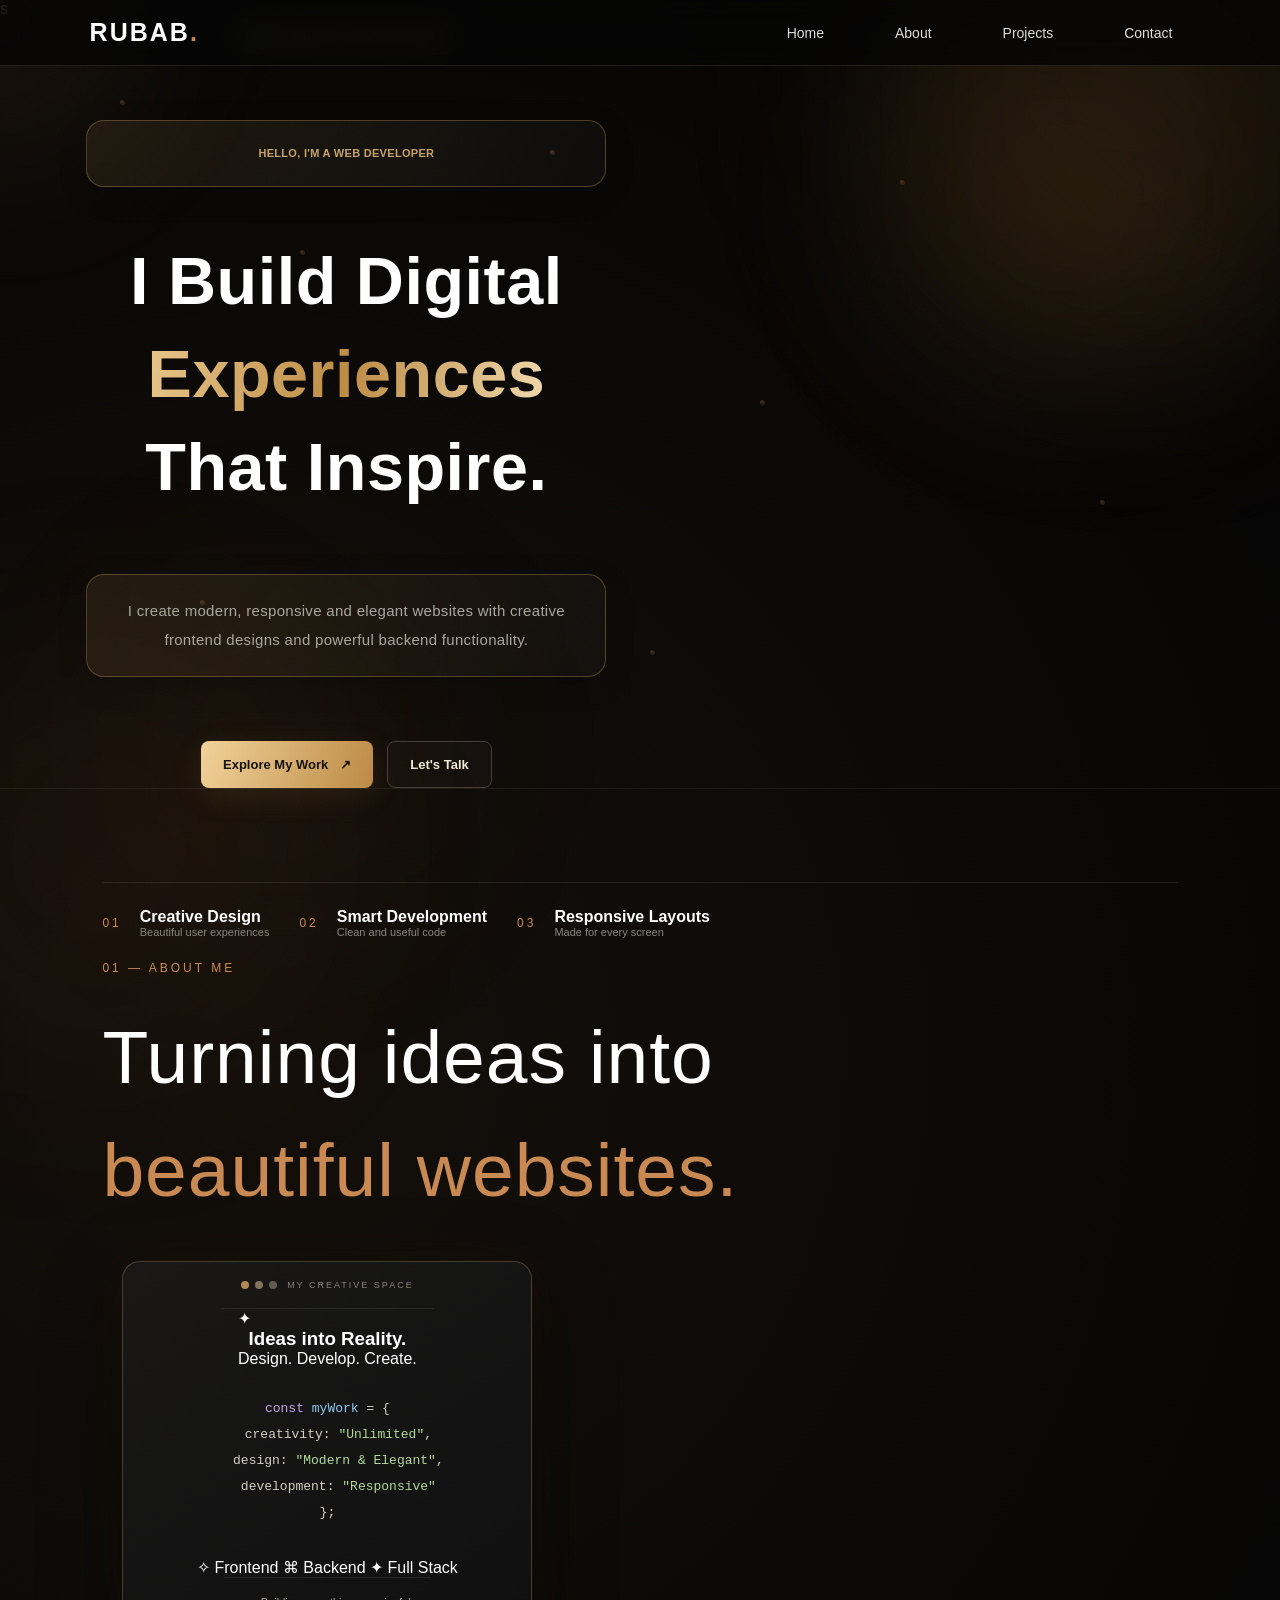
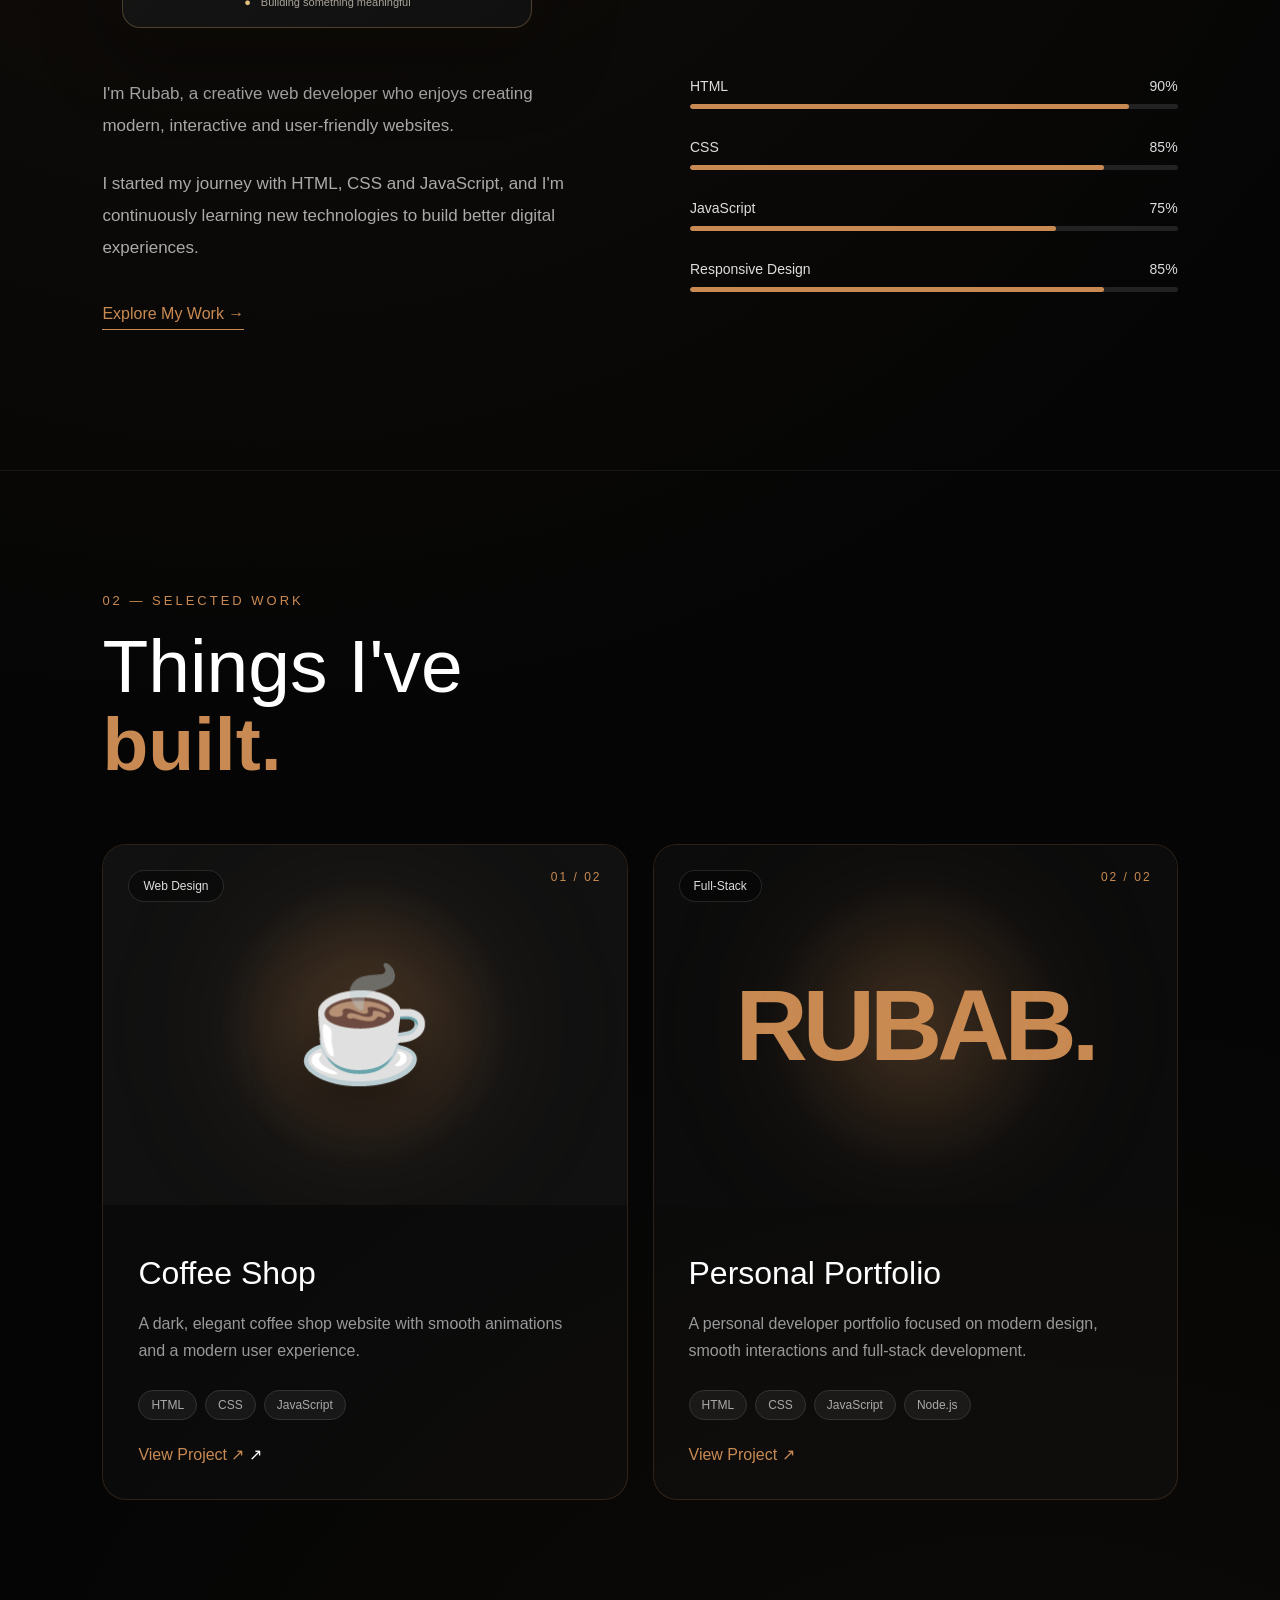
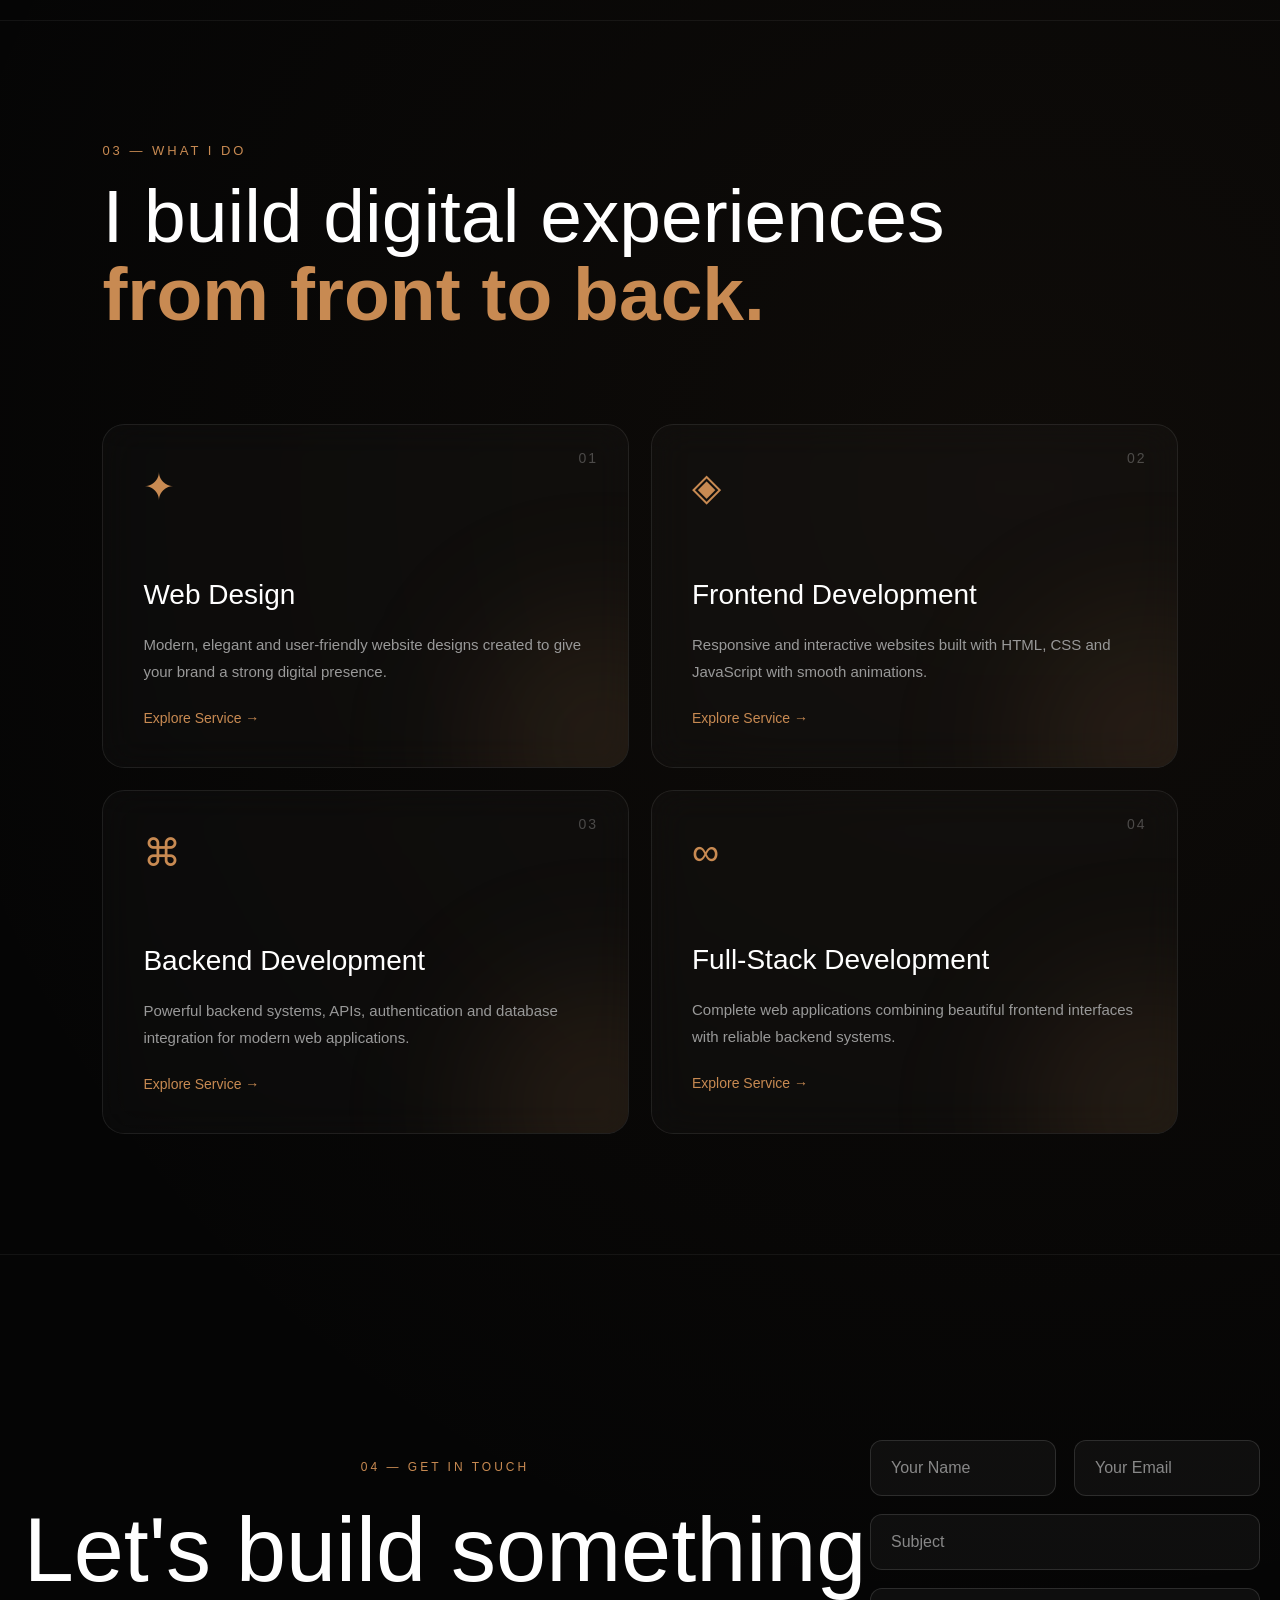
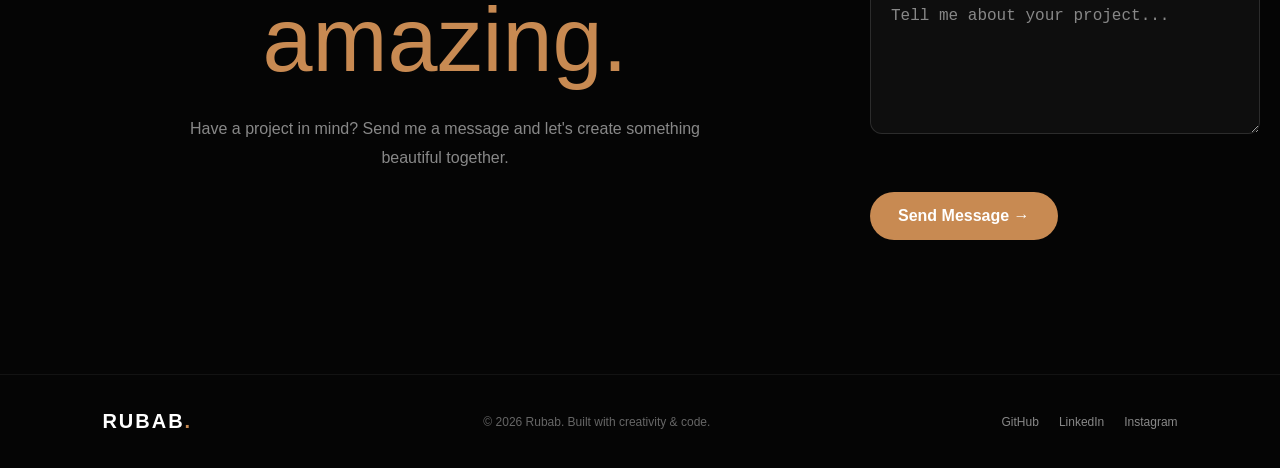
==== commit a6bc849f: "added files" ====
--- a/index.html
+++ b/index.html
@@ -11,7 +11,7 @@
             margin: 0;
             padding: 0;
             box-sizing: border-box;
-        
+        }
 
         html {
             scroll-behavior: smooth;
@@ -2622,7 +2622,7 @@
 }
 
     </style>
-</head>
+</head>s
 
 
 <body><div class="particles"></div>
@@ -2894,7 +2894,7 @@
 
                 </div>
 
-                <a href="Coffee-Shop/index.html" class="project-link">
+                <a href="https://coffeeshop-gules-delta.vercel.app/" class="project-link">
     View Project ↗
 </a>
     ↗
@@ -3260,12 +3260,6 @@
     revealItems.forEach(section => section.classList.add("visible"));
 }
 
-</script>
-
-}
-
-
-<script>
 (function () {
     if (document.querySelector(".floating-bubbles")) return;
 
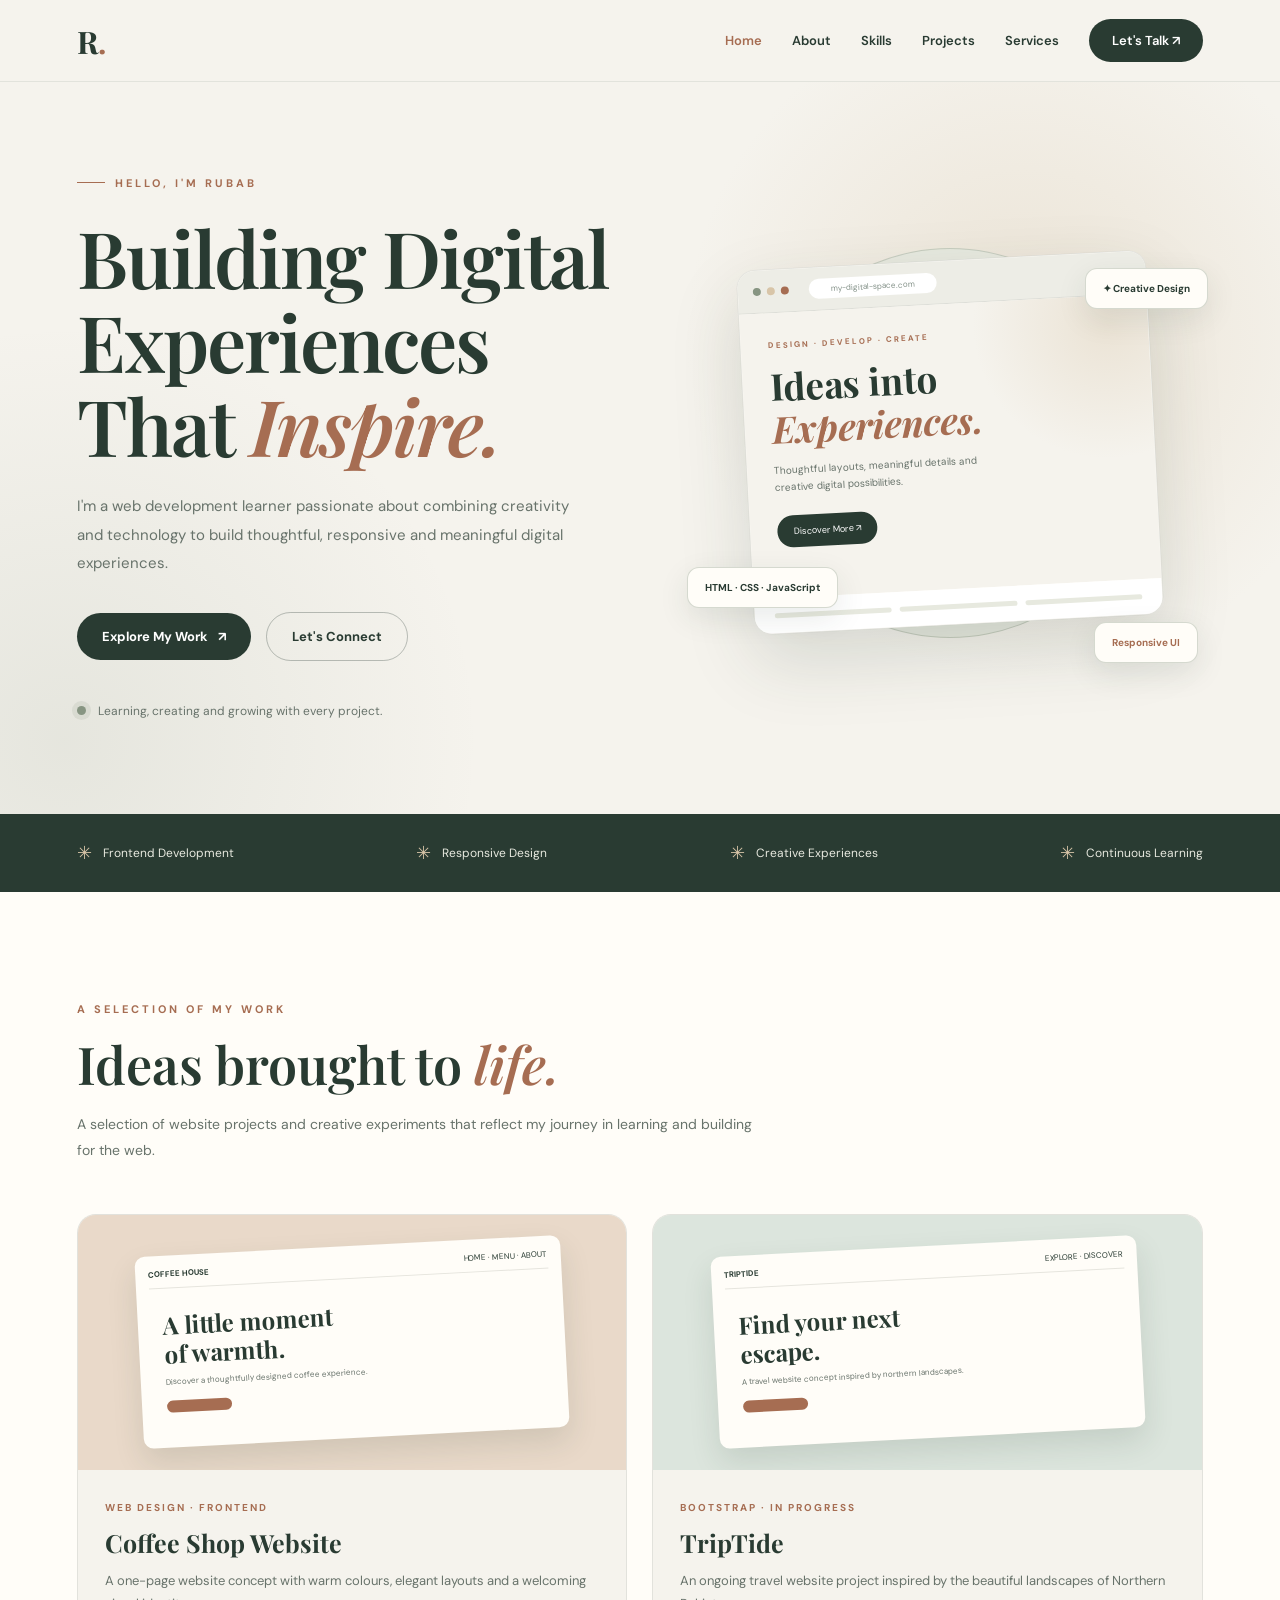
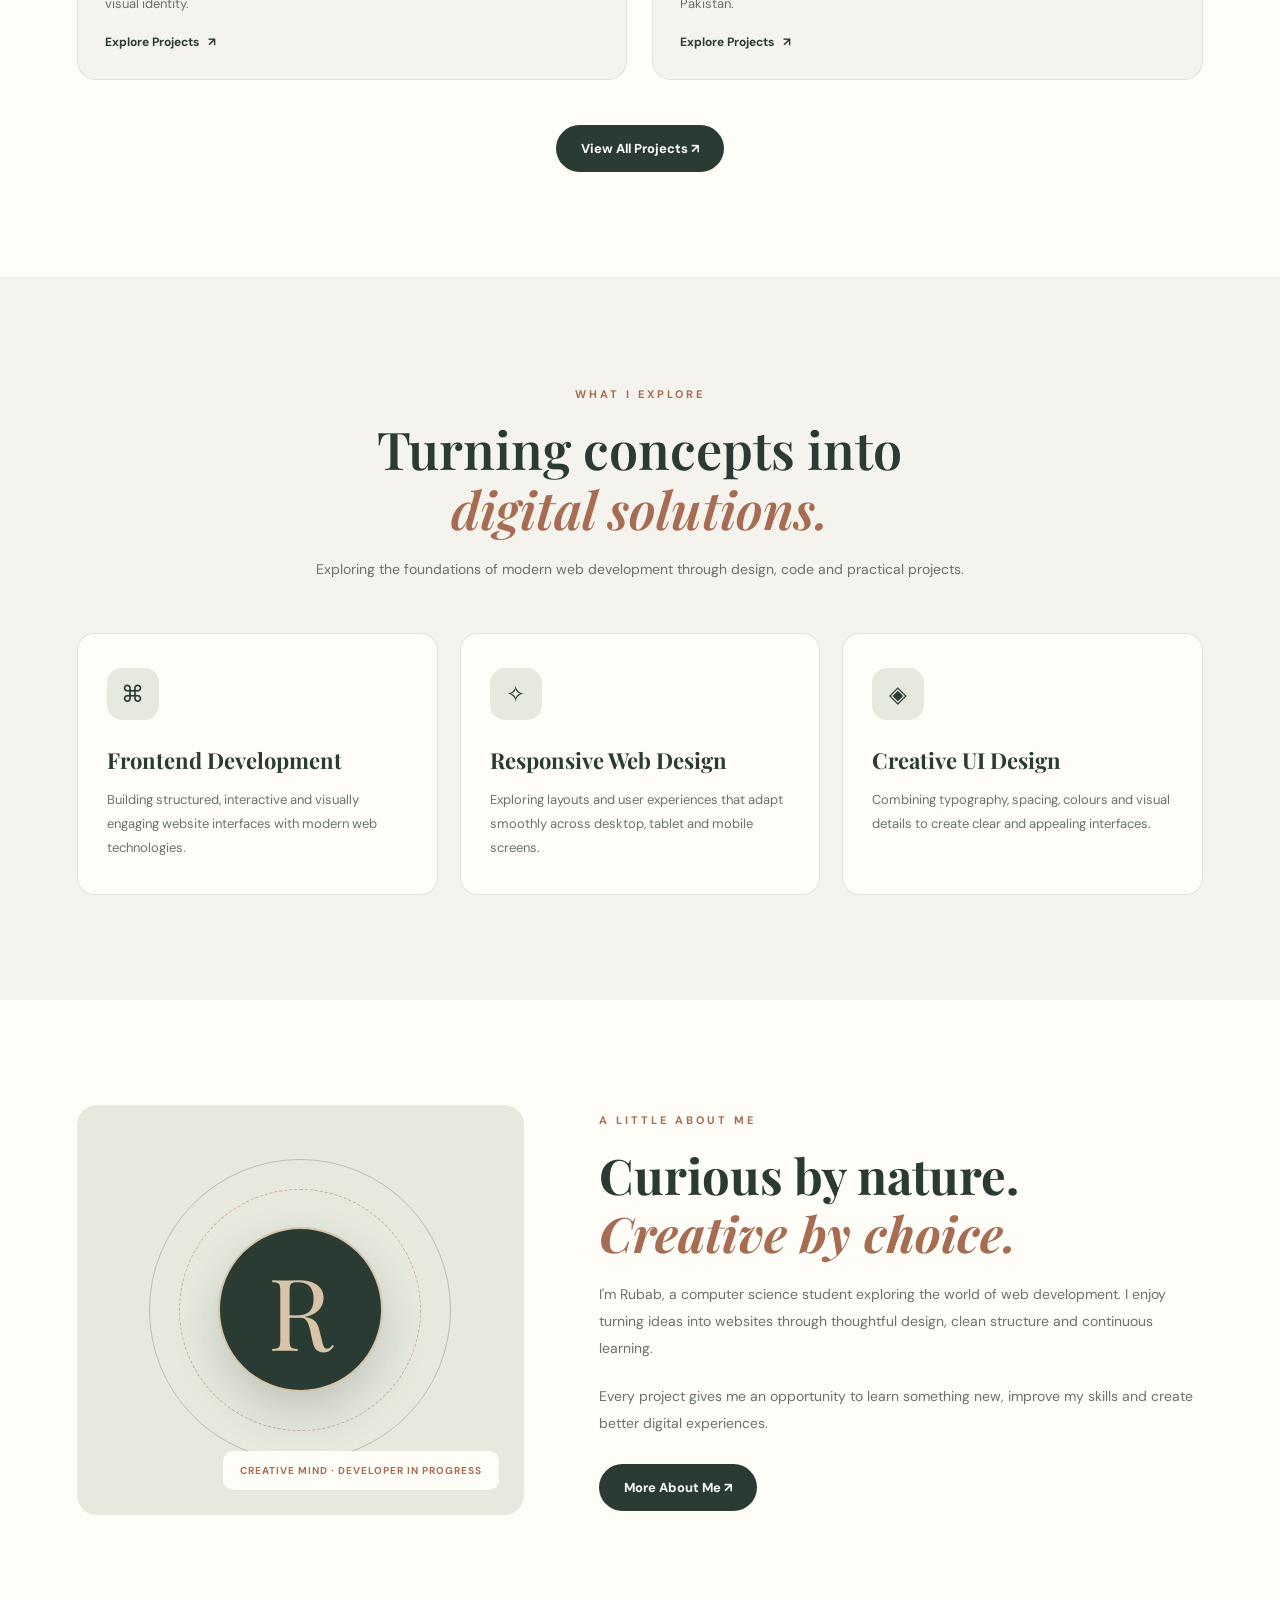
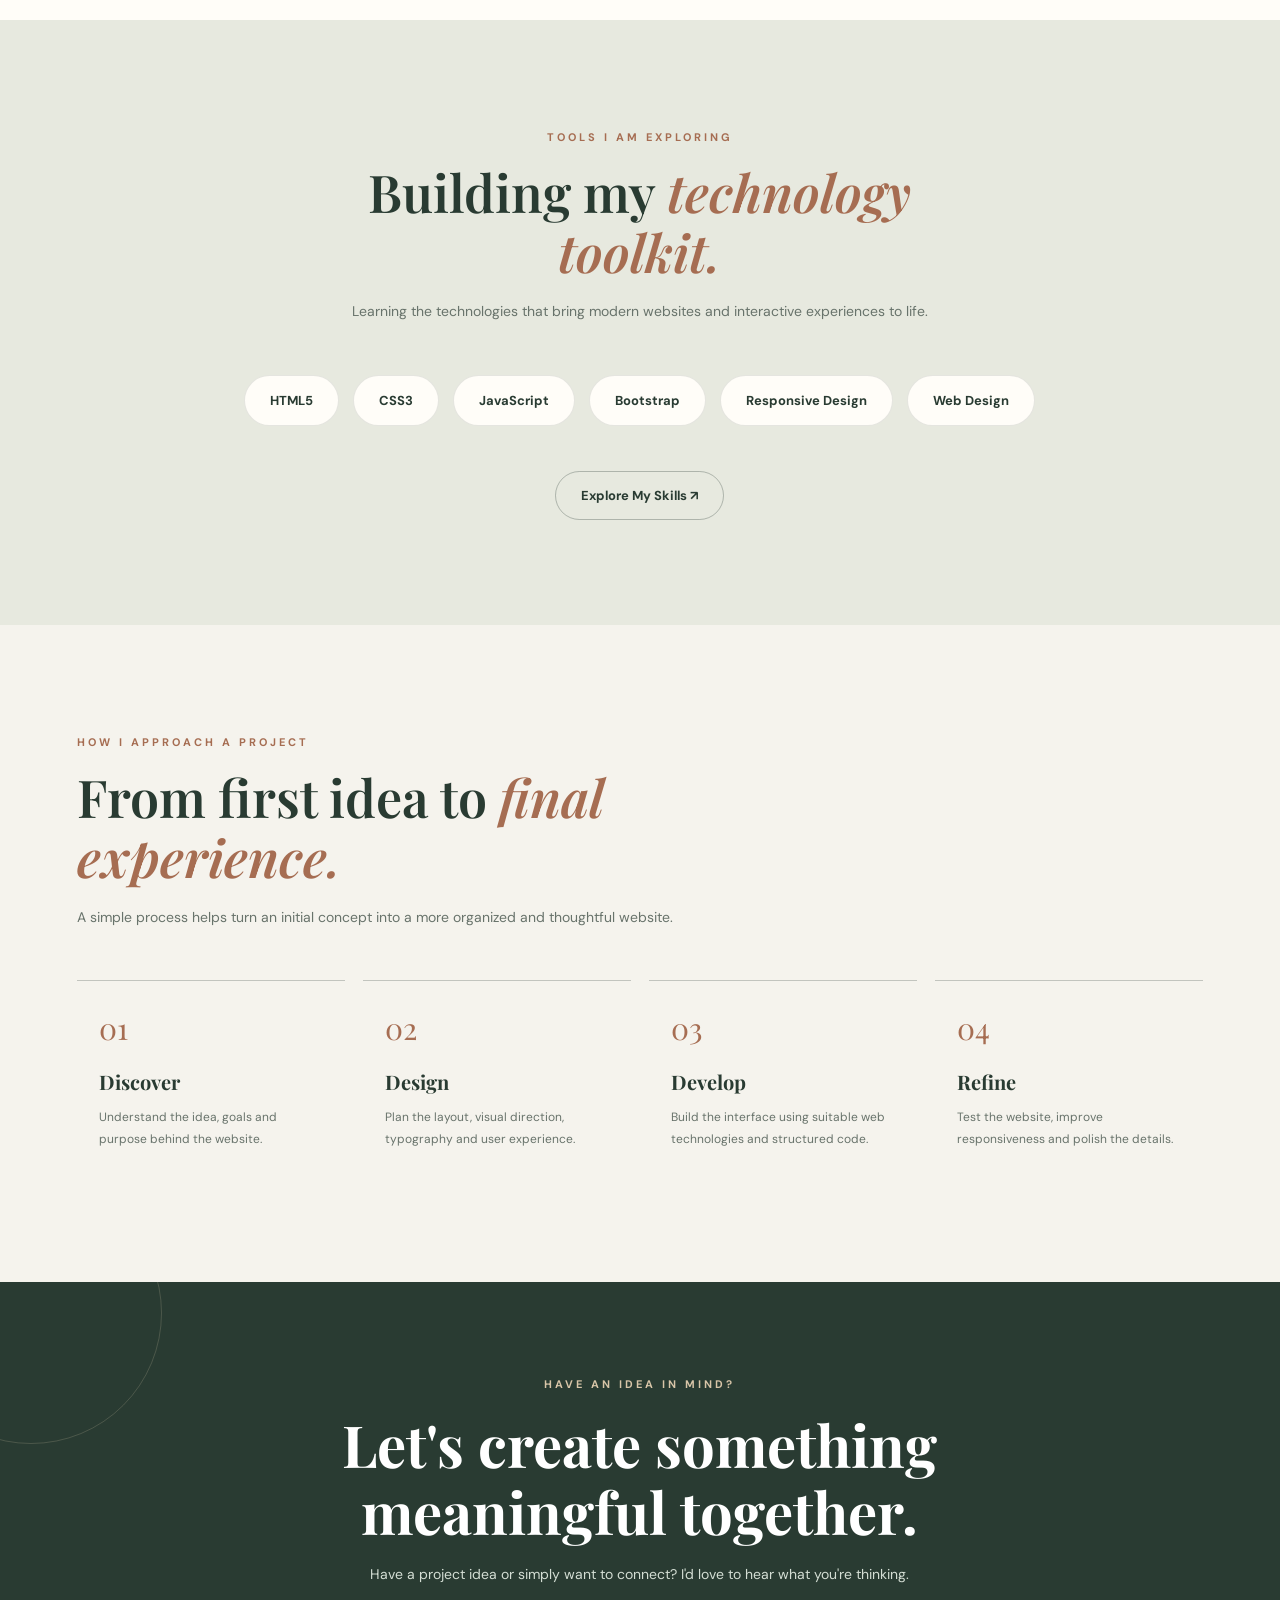
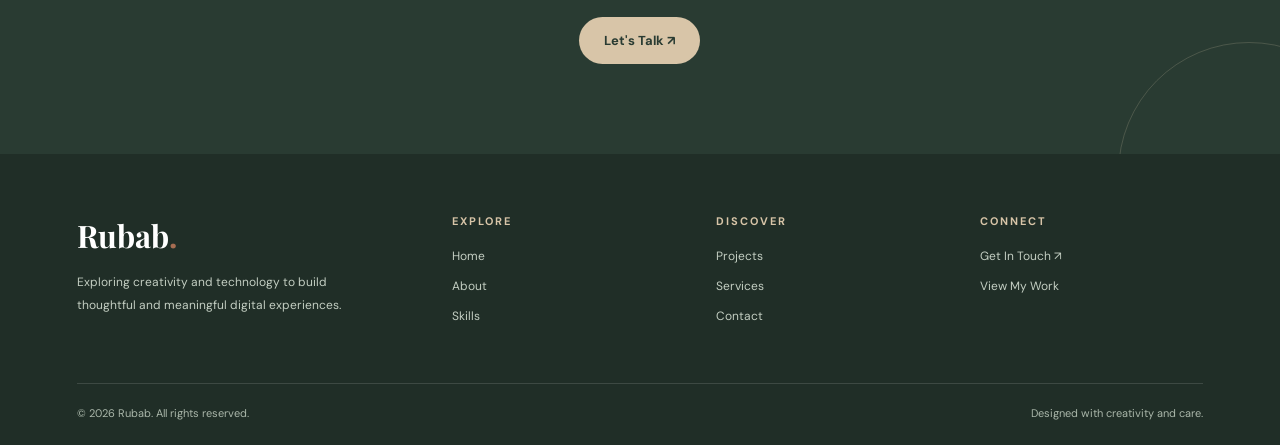
==== commit 35047b98: "added" ====
--- a/index.html
+++ b/index.html
@@ -1,705 +1,980 @@
-<!DOCTYPE HTML>
+
+<!DOCTYPE html>
 <html lang="en">
 <head>
-    <meta charset="UTF-8">
-    <meta name="viewport" content="width=device-width, initial-scale=1.0">
-
-    <title>Rubab | Creative Web Developer</title>
-
-    <style>
-        * {
-            margin: 0;
-            padding: 0;
-            box-sizing: border-box;
-        }
-
-        html {
-            scroll-behavior: smooth;
-        }
-
-        body {
-            font-family: Arial, Helvetica, sans-serif;
-            background: #090909;
-            color: white;
-            min-height: 100vh;
-            overflow-x: hidden;
-        }
-
-        /* Background glow */
-        body::before {
-            content: "";
-            position: fixed;
-            width: 500px;
-            height: 500px;
-            background: rgba(180, 120, 60, 0.12);
-            border-radius: 50%;
-            filter: blur(100px);
-            top: -150px;
-            right: -100px;
-            z-index: -1;
-        }
-
-        body::after {
-            content: "";
-            position: fixed;
-            width: 400px;
-            height: 400px;
-            background: rgba(120, 70, 30, 0.10);
-            border-radius: 50%;
-            filter: blur(100px);
-            bottom: -150px;
-            left: -100px;
-            z-index: -1;
-        }
-
-        /* Navbar */
-        nav {
-            width: 100%;
-            padding: 25px 8%;
-            display: flex;
-            justify-content: space-between;
-            align-items: center;
-            position: fixed;
-            top: 0;
-            left: 0;
-            z-index: 1000;
-            background: rgba(9, 9, 9, 0.65);
-            backdrop-filter: blur(15px);
-            border-bottom: 1px solid rgba(255,255,255,0.06);
-        }
-
-        .logo {
-            font-size: 25px;
-            font-weight: bold;
-            letter-spacing: 2px;
-        }
-
-        .logo span {
-            color: #c88a52;
-        }
-
-        nav ul {
-            list-style: none;
-            display: flex;
-            gap: 35px;
-        }
-
-        nav ul li a {
-            color: #ddd;
-            text-decoration: none;
-            font-size: 14px;
-            transition: 0.3s;
-        }
-
-        nav ul li a:hover {
-            color: #c88a52;
-        }
-
-        /* Hero */
-        .hero {
-            min-height: 100vh;
-            display: flex;
-            align-items: center;
-            justify-content: center;
-            text-align: center;
-            padding: 120px 20px 60px;
-            position: relative;
-        }
-
-        .hero-content {
-        
-/* Restore the first page text without a card */
-.hero-content {
-    background: transparent;
-    border: none;
-    border-radius: 0;
-    box-shadow: none;
+<meta charset="UTF-8">
+<meta name="viewport" content="width=device-width, initial-scale=1.0">
+
+<title>Rubab | Web Developer & Creative Designer</title>
+<meta name="description" content="Explore Rubab's web development portfolio, creative projects, responsive website designs and digital experiences.">
+
+<link rel="preconnect" href="https://fonts.googleapis.com">
+<link rel="preconnect" href="https://fonts.gstatic.com" crossorigin>
+<link href="https://fonts.googleapis.com/css2?family=DM+Sans:wght@400;500;600;700&family=Playfair+Display:wght@500;600;700&display=swap" rel="stylesheet">
+
+<style>
+:root {
+    --ivory: #F5F3ED;
+    --forest: #293B32;
+    --forest-dark: #202E27;
+    --sage: #879582;
+    --light-sage: #E7E9DF;
+    --terracotta: #A66D52;
+    --champagne: #D8C5A8;
+    --white: #FFFDF8;
+    --text: #68736B;
+}
+
+* {
+    margin: 0;
     padding: 0;
-}
-
-        }
-
-        .small-text {
-            color: #c88a52;
-            letter-spacing: 4px;
-            text-transform: uppercase;
-            font-size: 13px;
-            margin-bottom: 25px;
-        }
-/* Restore the first page text without a card */
-.hero-content {
-    background: transparent;
-    border: none;
-    border-radius: 0;
-    box-shadow: none;
-    padding: 0;
-}
-
-
-        .hero h1 {
-            font-size: clamp(55px, 10vw, 110px);
-            line-height: 0.95;
-            letter-spacing: -5px;
-            margin-bottom: 25px;
-        }
-
-        .hero h1 span {
-            color: #c88a52;
-        }
-
-        .hero p {
-            max-width: 600px;
-            margin: auto;
-            color: #aaa;
-            font-size: 18px;
-            line-height: 1.8;
-        }
-
-        /* Buttons */
-        .buttons {
-            margin-top: 40px;
-            display: flex;
-            justify-content: center;
-            gap: 15px;
-            flex-wrap: wrap;
-        }
-
-        .btn {
-            text-decoration: none;
-            padding: 15px 28px;
-            border-radius: 50px;
-            font-size: 14px;
-            transition: 0.3s;
-            display: inline-block;
-        }
-
-        .primary {
-            background: #c88a52;
-            color: #111;
-            font-weight: bold;
-        }
-
-        .primary:hover {
-            transform: translateY(-4px);
-            box-shadow: 0 10px 30px rgba(200,138,82,0.25);
-        }
-
-        .secondary {
-            border: 1px solid #444;
-            color: white;
-        }
-
-        .secondary:hover {
-            border-color: #c88a52;
-            color: #c88a52;
-            transform: translateY(-4px);
-        }
-
-        /* Scroll indicator */
-        .scroll {
-            position: absolute;
-            bottom: 30px;
-            left: 50%;
-            transform: translateX(-50%);
-            color: #777;
-            font-size: 12px;
-            letter-spacing: 3px;
-            animation: floating 2s infinite ease-in-out;
-        }
-
-        @keyframes fadeUp {
-            from {
-                opacity: 0;
-                transform: translateY(40px);
-            }
-
-            to {
-                opacity: 1;
-                transform: translateY(0);
-            }
-        }
-
-        @keyframes floating {
-            0%, 100% {
-                transform: translate(-50%, 0);
-            }
-
-            50% {
-                transform: translate(-50%, 10px);
-            }
-        }
-
-        /* Mobile */
-        @media (max-width: 700px) {
-
-            nav {
-                padding: 20px;
-            }
-
-            nav ul {
-                display: none;
-            }
-
-            .hero h1 {
-                letter-spacing: -3px;
-            }
-
-            .hero p {
-                font-size: 16px;
-            }
-       
-        }
-      /* ABOUT SECTION */
-
-.about {
-    min-height: 100vh;
-    padding: 140px 8%;
-    border-top: 1px solid rgba(255,255,255,0.06);
-}
-
-.section-title span {
-    color: #c88a52;
-    font-size: 12px;
+    box-sizing: border-box;
+    scroll-behavior: smooth;
+}
+
+body {
+    font-family: 'DM Sans', sans-serif;
+    background: var(--ivory);
+    color: var(--forest);
+    overflow-x: hidden;
+}
+
+a {
+    text-decoration: none;
+    color: inherit;
+}
+
+button {
+    font: inherit;
+}
+
+.container {
+    width: min(1160px, 88%);
+    margin: auto;
+}
+
+.eyebrow {
+    color: var(--terracotta);
+    font-size: 11px;
+    font-weight: 700;
     letter-spacing: 3px;
-}
-
-.section-title h2 {
-    font-size: clamp(40px, 6vw, 75px);
-    line-height: 1.05;
-    margin-top: 20px;
-    font-weight: 500;
-}
-
-.section-title h2 strong {
-    color: #c88a52;
-    font-weight: 500;
-}
-
-.about-content {
-    display: grid;
-    grid-template-columns: 1fr 1fr;
-    gap: 100px;
-    margin-top: 90px;
-}
-
-.about-text p {
-    color: #aaa;
-    font-size: 17px;
-    line-height: 1.9;
-    margin-bottom: 25px;
-    max-width: 550px;
-}
-
-.about-link {
-    display: inline-block;
-    margin-top: 15px;
-    color: #c88a52;
-    text-decoration: none;
-    border-bottom: 1px solid #c88a52;
-    padding-bottom: 6px;
-}
-
-.skills {
-    display: flex;
-    flex-direction: column;
-    gap: 30px;
-}
-
-.skill > div:first-child {
-    display: flex;
-    justify-content: space-between;
-    margin-bottom: 10px;
-    color: #ddd;
-    font-size: 14px;
-}
-
-.skill-bar {
+    text-transform: uppercase;
+}
+
+/* NAVIGATION */
+
+.navbar {
     width: 100%;
-    height: 5px;
-    background: #222;
-    border-radius: 10px;
-    overflow: hidden;
-}
-
-.skill-fill {
-    height: 100%;
-    background: #c88a52;
-    border-radius: 10px;
-    animation: skillAnimation 1.5s ease;
-}
-
-.html {
-    width: 90%;
-}
-
-.css {
-    width: 85%;
-}
-
-.javascript {
-    width: 75%;
-}
-
-.responsive {
-    width: 85%;
-}
-
-@keyframes skillAnimation {
-    from {
-        width: 0;
-    }
-}
-
-@media (max-width: 700px) {
-
-    .about {
-        padding: 100px 20px;
-    }
-
-    .about-content {
-        grid-template-columns: 1fr;
-        gap: 60px;
-        margin-top: 60px;
-    }
-} /* PROJECTS SECTION */
-
-.projects {
-    min-height: 100vh;
-    padding: 140px 8%;
-    border-top: 1px solid rgba(255,255,255,0.06);
-}
-
-.project-grid {
-    display: grid;
-    grid-template-columns: repeat(2, 1fr);
-    gap: 35px;
-    margin-top: 90px;
-}
-
-.project-card {
-    background: #111;
-    border: 1px solid rgba(255,255,255,0.07);
-    border-radius: 20px;
-    overflow: hidden;
-    transition: 0.5s ease;
-}
-
-.project-card:hover {
-    transform: translateY(-12px);
-    border-color: rgba(200,138,82,0.5);
-    box-shadow: 0 30px 80px rgba(0,0,0,0.45);
-}
-
-.project-image {
-    height: 420px;
-    position: relative;
-    overflow: hidden;
-}
-
-/* Coffee project visual */
-.coffee-project {
-    background:
-        radial-gradient(circle at 50% 40%, #9b693e 0%, transparent 20%),
-        radial-gradient(circle at 30% 70%, #50321e 0%, transparent 35%),
-        linear-gradient(135deg, #1c130e, #080808);
-}
-
-/* Portfolio project visual */
-.portfolio-project {
-    background:
-        radial-gradient(circle at 70% 30%, #6b4930 0%, transparent 25%),
-        radial-gradient(circle at 20% 80%, #342317 0%, transparent 30%),
-        linear-gradient(135deg, #17110d, #070707);
-}
-
-.project-number {
-    position: absolute;
-    top: 25px;
-    right: 25px;
-    font-size: 12px;
-    letter-spacing: 2px;
-    color: rgba(255,255,255,0.6);
-}
-
-.project-overlay {
-    position: absolute;
-    inset: 0;
-    background: rgba(10,10,10,0.65);
-    display: flex;
-    justify-content: center;
-    align-items: center;
-    opacity: 0;
-    transition: 0.4s ease;
-}
-
-.project-card:hover .project-overlay {
-    opacity: 1;
-}
-
-.project-button {
-    text-decoration: none;
-    color: #111;
-    background: #c88a52;
-    padding: 14px 25px;
-    border-radius: 50px;
-    font-size: 13px;
-    font-weight: bold;
-    transform: translateY(20px);
-    transition: 0.4s ease;
-}
-
-.project-card:hover .project-button {
-    transform: translateY(0);
-}
-
-.project-info {
-    padding: 30px;
-}
-
-.project-category {
-    color: #c88a52;
-    font-size: 10px;
-    letter-spacing: 2px;
-}
-
-.project-info h3 {
-    font-size: 30px;
-    font-weight: 500;
-    margin-top: 10px;
-}
-
-.project-info p {
-    color: #888;
-    line-height: 1.7;
-    margin-top: 18px;
-    max-width: 500px;
-}
-
-.project-tech {
-    display: flex;
-    gap: 10px;
-    margin-top: 25px;
-    flex-wrap: wrap;
-}
-
-.project-tech span {
-    font-size: 11px;
-    padding: 8px 13px;
-    border: 1px solid #333;
-    border-radius: 50px;
-    color: #aaa;
-}
-
-@media (max-width: 800px) {
-
-    .projects {
-        padding: 100px 20px;
-    }
-
-    .project-grid {
-        grid-template-columns: 1fr;
-        margin-top: 60px;
-    }
-
-    .project-image {
-        height: 300px;
-    }
-} 
-/* SERVICES */
-
-.services {
-    padding: 140px 8%;
-    border-top: 1px solid rgba(255,255,255,0.06);
-}
-
-.services-grid {
-    display: grid;
-    grid-template-columns: repeat(3, 1fr);
-    gap: 20px;
-    margin-top: 90px;
-}
-
-.service-card {
-    min-height: 330px;
-    padding: 35px;
-    position: relative;
-    background: #111;
-    border: 1px solid rgba(255,255,255,0.07);
-    border-radius: 18px;
-    transition: 0.5s ease;
-}
-
-.service-card:hover {
-    transform: translateY(-10px);
-    border-color: rgba(200,138,82,0.5);
-    background: #15110e;
-}
-
-.service-number {
-    color: #c88a52;
-    font-size: 12px;
-    letter-spacing: 2px;
-}
-
-.service-card h3 {
-    font-size: 28px;
-    font-weight: 500;
-    margin-top: 70px;
-}
-
-.service-card p {
-    color: #888;
-    line-height: 1.7;
-    margin-top: 20px;
-}
-
-.service-arrow {
-    position: absolute;
-    right: 30px;
-    bottom: 25px;
-    font-size: 25px;
-    color: #c88a52;
-}
-
-
-/* CONTACT */
-
-.contact {
-    min-height: 80vh;
-    display: flex;
-    justify-content: center;
-    align-items: center;
-    text-align: center;
-    padding: 100px 20px;
-    border-top: 1px solid rgba(255,255,255,0.06);
-}
-
-.contact-content {
-    max-width: 850px;
-}
-
-.contact-content > span {
-    color: #c88a52;
-    font-size: 12px;
-    letter-spacing: 3px;
-}
-
-.contact-content h2 {
-    font-size: clamp(45px, 8vw, 90px);
-    line-height: 1;
-    font-weight: 500;
-    margin: 30px 0;
-}
-
-.contact-content h2 strong {
-    color: #c88a52;
-    font-weight: 500;
-}
-
-.contact-content p {
-    color: #888;
-    max-width: 550px;
-    margin: auto;
-    line-height: 1.8;
-}
-
-.contact-button {
-    display: inline-block;
-    margin-top: 40px;
-    padding: 17px 32px;
-    border-radius: 50px;
-    background: #c88a52;
-    color: #111;
-    text-decoration: none;
-    font-weight: bold;
-    transition: 0.3s;
-}
-
-.contact-button:hover {
-    transform: translateY(-5px);
-    box-shadow: 0 15px 40px rgba(200,138,82,0.25);
-}
-
-
-/* FOOTER */
-
-footer {
-    padding: 35px 8%;
-    border-top: 1px solid rgba(255,255,255,0.06);
+    min-height: 82px;
+    padding: 16px 6%;
     display: flex;
     justify-content: space-between;
     align-items: center;
+    position: sticky;
+    top: 0;
+    z-index: 1000;
+    background: rgba(245,243,237,.94);
+    backdrop-filter: blur(16px);
+    border-bottom: 1px solid rgba(41,59,50,.09);
+}
+
+.logo {
+    font-family: 'Playfair Display', serif;
+    font-size: 31px;
+    font-weight: 700;
+    color: var(--forest);
+}
+
+.logo span {
+    color: var(--terracotta);
+}
+
+.nav-links {
+    display: flex;
+    align-items: center;
+    gap: 30px;
+}
+
+.nav-links a {
+    font-size: 13px;
+    font-weight: 600;
+    color: var(--forest);
+    transition: .3s;
+}
+
+.nav-links a:hover,
+.nav-links a.active {
+    color: var(--terracotta);
+}
+
+.nav-links .nav-contact {
+    background: var(--forest);
+    color: white;
+    padding: 13px 23px;
+    border-radius: 30px;
+}
+
+.nav-links .nav-contact:hover {
+    background: var(--terracotta);
+    color: white;
+}
+
+.menu-toggle {
+    display: none;
+    border: 0;
+    background: none;
+    font-size: 27px;
+    color: var(--forest);
+    cursor: pointer;
+}
+
+/* HERO SECTION */
+
+.hero {
+    min-height: 680px;
+    padding: 85px 0 95px;
+    display: flex;
+    align-items: center;
+    position: relative;
+    overflow: hidden;
+    background:
+        radial-gradient(circle at 80% 35%, rgba(216,197,168,.35), transparent 30%),
+        radial-gradient(circle at 5% 90%, rgba(135,149,130,.14), transparent 30%),
+        var(--ivory);
+}
+
+.hero-grid {
+    display: grid;
+    grid-template-columns: 1.05fr .95fr;
+    align-items: center;
+    gap: 60px;
+}
+
+.hero-content {
+    position: relative;
+    z-index: 2;
+}
+
+.hero-intro {
+    display: inline-flex;
+    align-items: center;
+    gap: 10px;
+    margin-bottom: 25px;
+}
+
+.hero-intro::before {
+    content: "";
+    width: 28px;
+    height: 1px;
+    background: var(--terracotta);
+}
+
+.hero h1 {
+    font-family: 'Playfair Display', serif;
+    font-size: clamp(48px, 6.2vw, 78px);
+    line-height: 1.08;
+    letter-spacing: -2px;
+    font-weight: 600;
+    color: var(--forest);
+}
+
+.hero h1 span {
+    color: var(--terracotta);
+    font-style: italic;
+}
+
+.hero-description {
+    max-width: 510px;
+    margin-top: 25px;
+    color: var(--text);
+    font-size: 15px;
+    line-height: 1.9;
+}
+
+.hero-actions {
+    display: flex;
+    flex-wrap: wrap;
+    align-items: center;
+    gap: 15px;
+    margin-top: 34px;
+}
+
+.btn {
+    display: inline-flex;
+    align-items: center;
+    justify-content: center;
+    gap: 10px;
+    padding: 15px 25px;
+    border-radius: 35px;
+    font-size: 13px;
+    font-weight: 700;
+    transition: .3s ease;
+}
+
+.btn-primary {
+    background: var(--forest);
+    color: white;
+}
+
+.btn-primary:hover {
+    background: var(--terracotta);
+    transform: translateY(-4px);
+    box-shadow: 0 12px 25px rgba(41,59,50,.15);
+}
+
+.btn-outline {
+    border: 1px solid rgba(41,59,50,.3);
+    color: var(--forest);
+}
+
+.btn-outline:hover {
+    background: var(--light-sage);
+    transform: translateY(-4px);
+}
+
+.hero-note {
+    margin-top: 42px;
+    display: flex;
+    align-items: center;
+    gap: 12px;
+    color: var(--text);
+    font-size: 12px;
+}
+
+.status-dot {
+    width: 9px;
+    height: 9px;
+    border-radius: 50%;
+    background: var(--sage);
+    box-shadow: 0 0 0 5px rgba(135,149,130,.15);
+}
+
+/* HERO VISUAL */
+
+.hero-visual {
+    min-height: 470px;
+    position: relative;
+    display: flex;
+    align-items: center;
+    justify-content: center;
+}
+
+.visual-backdrop {
+    position: absolute;
+    width: 390px;
+    height: 390px;
+    border-radius: 50%;
+    background: var(--light-sage);
+    border: 1px solid rgba(135,149,130,.35);
+}
+
+.visual-backdrop::before {
+    content: "";
+    position: absolute;
+    inset: 22px;
+    border: 1px dashed rgba(166,109,82,.45);
+    border-radius: 50%;
+}
+
+.browser-card {
+    width: min(410px, 100%);
+    position: relative;
+    z-index: 2;
+    background: var(--white);
+    border: 1px solid rgba(41,59,50,.12);
+    border-radius: 18px;
+    overflow: hidden;
+    box-shadow: 0 28px 70px rgba(41,59,50,.15);
+    transform: rotate(-3deg);
+    animation: browserFloat 6s ease-in-out infinite;
+}
+
+.browser-top {
+    height: 43px;
+    background: #EDEDE6;
+    display: flex;
+    align-items: center;
+    padding: 0 15px;
+    gap: 6px;
+    border-bottom: 1px solid rgba(41,59,50,.08);
+}
+
+.browser-dot {
+    width: 8px;
+    height: 8px;
+    border-radius: 50%;
+    background: var(--sage);
+}
+
+.browser-dot:nth-child(2) {
+    background: var(--champagne);
+}
+
+.browser-dot:nth-child(3) {
+    background: var(--terracotta);
+}
+
+.browser-address {
+    margin-left: 14px;
+    background: white;
+    border-radius: 20px;
+    padding: 5px 22px;
+    font-size: 8px;
+    color: #829087;
+}
+
+.browser-content {
+    min-height: 285px;
+    padding: 27px;
+    background:
+        radial-gradient(circle at 90% 10%, rgba(216,197,168,.35), transparent 30%),
+        var(--ivory);
+}
+
+.browser-mini-label {
+    color: var(--terracotta);
+    font-size: 8px;
+    letter-spacing: 2px;
+    font-weight: 700;
+}
+
+.browser-content h2 {
+    font-family: 'Playfair Display', serif;
+    font-size: 37px;
+    line-height: 1.15;
+    margin-top: 15px;
+    max-width: 270px;
+}
+
+.browser-content h2 span {
+    color: var(--terracotta);
+    font-style: italic;
+}
+
+.browser-content p {
+    color: var(--text);
+    font-size: 10px;
+    line-height: 1.7;
+    margin-top: 12px;
+    max-width: 240px;
+}
+
+.browser-mini-button {
+    display: inline-block;
+    margin-top: 20px;
+    padding: 10px 16px;
+    border-radius: 25px;
+    background: var(--forest);
+    color: white;
+    font-size: 9px;
+}
+
+.browser-bottom {
+    display: flex;
+    gap: 8px;
+    padding: 15px 20px;
+    background: white;
+}
+
+.browser-line {
+    height: 5px;
+    background: var(--light-sage);
+    border-radius: 10px;
+    flex: 1;
+}
+
+.floating-tag {
+    position: absolute;
+    z-index: 4;
+    padding: 13px 17px;
+    background: var(--white);
+    border: 1px solid rgba(135,149,130,.35);
+    border-radius: 12px;
+    box-shadow: 0 10px 30px rgba(41,59,50,.1);
+    font-size: 10px;
+    font-weight: 700;
+    color: var(--forest);
+}
+
+.tag-one {
+    top: 60px;
+    right: -5px;
+    animation: tagFloat 5s ease-in-out infinite;
+}
+
+.tag-two {
+    bottom: 70px;
+    left: -10px;
+    animation: tagFloat 6s ease-in-out infinite reverse;
+}
+
+.tag-three {
+    bottom: 15px;
+    right: 5px;
+    color: var(--terracotta);
+}
+
+@keyframes browserFloat {
+    0%,100% { transform: translateY(0) rotate(-3deg); }
+    50% { transform: translateY(-13px) rotate(-1deg); }
+}
+
+@keyframes tagFloat {
+    0%,100% { transform: translateY(0); }
+    50% { transform: translateY(-10px); }
+}
+
+/* INTRO STRIP */
+
+.intro-strip {
+    background: var(--forest);
+    color: white;
+    padding: 27px 0;
+}
+
+.intro-items {
+    display: flex;
+    justify-content: space-between;
+    align-items: center;
+    flex-wrap: wrap;
     gap: 20px;
 }
 
-.footer-logo {
+.intro-item {
+    display: flex;
+    align-items: center;
+    gap: 11px;
+    font-size: 12px;
+    color: #E7E9DF;
+}
+
+.intro-star {
+    color: var(--champagne);
+    font-size: 18px;
+}
+
+/* SECTION GENERAL */
+
+.section {
+    padding: 105px 0;
+}
+
+.section-heading {
+    max-width: 680px;
+    margin-bottom: 50px;
+}
+
+.section-heading.center {
+    text-align: center;
+    margin-left: auto;
+    margin-right: auto;
+}
+
+.section-heading h2 {
+    font-family: 'Playfair Display', serif;
+    font-size: clamp(35px, 4.5vw, 52px);
+    line-height: 1.15;
+    margin-top: 16px;
+    font-weight: 600;
+}
+
+.section-heading h2 span {
+    color: var(--terracotta);
+    font-style: italic;
+}
+
+.section-heading p {
+    margin-top: 17px;
+    color: var(--text);
+    font-size: 14px;
+    line-height: 1.9;
+}
+
+/* FEATURED PROJECTS */
+
+.projects-section {
+    background: var(--white);
+}
+
+.project-grid {
+    display: grid;
+    grid-template-columns: 1fr 1fr;
+    gap: 25px;
+}
+
+.project-card {
+    background: var(--ivory);
+    border: 1px solid rgba(41,59,50,.09);
+    border-radius: 19px;
+    overflow: hidden;
+    transition: .35s ease;
+}
+
+.project-card:hover {
+    transform: translateY(-8px);
+    box-shadow: 0 20px 45px rgba(41,59,50,.1);
+}
+
+.project-preview {
+    height: 255px;
+    padding: 24px;
+    display: flex;
+    align-items: center;
+    justify-content: center;
+    overflow: hidden;
+    position: relative;
+}
+
+.preview-coffee {
+    background: #E9D9C9;
+}
+
+.preview-travel {
+    background: #DCE5DD;
+}
+
+.preview-portfolio {
+    background: #E5DFE8;
+}
+
+.preview-design {
+    background: #E8E4D8;
+}
+
+.preview-window {
+    width: 85%;
+    min-height: 175px;
+    background: var(--white);
+    border-radius: 10px;
+    box-shadow: 0 14px 30px rgba(41,59,50,.13);
+    padding: 13px;
+    transform: rotate(-3deg);
+    transition: .4s;
+}
+
+.project-card:hover .preview-window {
+    transform: rotate(0) scale(1.04);
+}
+
+.preview-top {
+    display: flex;
+    justify-content: space-between;
+    align-items: center;
+    font-size: 8px;
+    color: var(--forest);
+    border-bottom: 1px solid #E6E5DE;
+    padding-bottom: 9px;
+}
+
+.preview-content {
+    padding: 22px 12px;
+}
+
+.preview-content h3 {
+    font-family: 'Playfair Display', serif;
+    font-size: 24px;
+    line-height: 1.2;
+}
+
+.preview-content p {
+    margin-top: 8px;
+    font-size: 8px;
+    color: var(--text);
+}
+
+.preview-shape {
+    height: 12px;
+    width: 65px;
+    border-radius: 20px;
+    background: var(--terracotta);
+    margin-top: 14px;
+}
+
+.project-info {
+    padding: 25px 27px 28px;
+}
+
+.project-category {
+    color: var(--terracotta);
+    font-size: 10px;
+    letter-spacing: 2px;
+    font-weight: 700;
+    text-transform: uppercase;
+}
+
+.project-info h3 {
+    font-family: 'Playfair Display', serif;
+    font-size: 25px;
+    margin-top: 10px;
+}
+
+.project-info p {
+    color: var(--text);
+    font-size: 13px;
+    line-height: 1.8;
+    margin-top: 10px;
+}
+
+.project-link {
+    display: inline-flex;
+    margin-top: 19px;
+    font-size: 12px;
+    font-weight: 700;
+    color: var(--forest);
+    gap: 9px;
+    transition: .3s;
+}
+
+.project-link:hover {
+    color: var(--terracotta);
+    gap: 15px;
+}
+
+.project-footer {
+    text-align: center;
+    margin-top: 45px;
+}
+
+/* SERVICES */
+
+.services-section {
+    background: var(--ivory);
+}
+
+.service-grid {
+    display: grid;
+    grid-template-columns: repeat(3, 1fr);
+    gap: 22px;
+}
+
+.service-card {
+    padding: 34px 29px;
+    background: var(--white);
+    border: 1px solid rgba(135,149,130,.25);
+    border-radius: 17px;
+    transition: .35s;
+}
+
+.service-card:hover {
+    transform: translateY(-7px);
+    box-shadow: 0 16px 35px rgba(41,59,50,.08);
+    border-color: var(--sage);
+}
+
+.service-icon {
+    width: 52px;
+    height: 52px;
+    display: grid;
+    place-items: center;
+    border-radius: 15px;
+    background: var(--light-sage);
+    color: var(--forest);
+    font-size: 23px;
+    margin-bottom: 25px;
+}
+
+.service-card h3 {
+    font-family: 'Playfair Display', serif;
+    font-size: 22px;
+    margin-bottom: 13px;
+}
+
+.service-card p {
+    color: var(--text);
+    font-size: 13px;
+    line-height: 1.85;
+}
+
+/* ABOUT PREVIEW */
+
+.about-section {
+    background: var(--white);
+}
+
+.about-grid {
+    display: grid;
+    grid-template-columns: .85fr 1.15fr;
+    align-items: center;
+    gap: 75px;
+}
+
+.about-art {
+    min-height: 410px;
+    background: var(--light-sage);
+    border-radius: 20px;
+    position: relative;
+    display: grid;
+    place-items: center;
+    overflow: hidden;
+}
+
+.about-art::before {
+    content: "";
+    position: absolute;
+    width: 300px;
+    height: 300px;
+    border-radius: 50%;
+    border: 1px solid rgba(41,59,50,.25);
+}
+
+.about-art::after {
+    content: "";
+    position: absolute;
+    width: 240px;
+    height: 240px;
+    border-radius: 50%;
+    border: 1px dashed rgba(166,109,82,.5);
+}
+
+.about-initial {
+    width: 165px;
+    height: 165px;
+    display: grid;
+    place-items: center;
+    background: var(--forest);
+    color: var(--champagne);
+    border: 2px solid var(--champagne);
+    border-radius: 50%;
+    font-family: 'Playfair Display', serif;
+    font-size: 100px;
+    z-index: 2;
+    box-shadow: 0 20px 45px rgba(41,59,50,.2);
+}
+
+.about-stamp {
+    position: absolute;
+    bottom: 25px;
+    right: 25px;
+    background: var(--white);
+    padding: 13px 17px;
+    border-radius: 10px;
+    color: var(--terracotta);
+    font-size: 10px;
+    font-weight: 700;
+    letter-spacing: 1px;
+}
+
+.about-content h2 {
+    font-family: 'Playfair Display', serif;
+    font-size: clamp(36px, 4vw, 49px);
+    line-height: 1.17;
+    margin-top: 17px;
+}
+
+.about-content h2 span {
+    color: var(--terracotta);
+    font-style: italic;
+}
+
+.about-content p {
+    color: var(--text);
+    font-size: 14px;
+    line-height: 1.95;
+    margin-top: 20px;
+}
+
+.about-content .btn {
+    margin-top: 27px;
+}
+
+/* SKILLS PREVIEW */
+
+.skills-preview {
+    background: var(--light-sage);
+}
+
+.skill-tags {
+    display: flex;
+    flex-wrap: wrap;
+    gap: 14px;
+    justify-content: center;
+    margin-top: 36px;
+}
+
+.skill-tag {
+    padding: 16px 25px;
+    border-radius: 35px;
+    background: var(--white);
+    border: 1px solid rgba(41,59,50,.12);
+    color: var(--forest);
+    font-size: 13px;
+    font-weight: 700;
+    transition: .3s;
+}
+
+.skill-tag:hover {
+    background: var(--forest);
+    color: white;
+    transform: translateY(-5px);
+}
+
+/* PROCESS */
+
+.process-section {
+    background: var(--ivory);
+}
+
+.process-grid {
+    display: grid;
+    grid-template-columns: repeat(4, 1fr);
+    gap: 18px;
+}
+
+.process-card {
+    padding: 27px 22px;
+    border-top: 1px solid rgba(41,59,50,.25);
+}
+
+.process-number {
+    color: var(--terracotta);
+    font-family: 'Playfair Display', serif;
+    font-size: 30px;
+}
+
+.process-card h3 {
+    margin-top: 20px;
+    font-family: 'Playfair Display', serif;
     font-size: 20px;
-    font-weight: bold;
+}
+
+.process-card p {
+    color: var(--text);
+    font-size: 12px;
+    line-height: 1.8;
+    margin-top: 12px;
+}
+
+/* CONTACT CTA */
+
+.contact-cta {
+    padding: 90px 0;
+    background: var(--forest);
+    color: white;
+    text-align: center;
+    position: relative;
+    overflow: hidden;
+}
+
+.contact-cta::before,
+.contact-cta::after {
+    content: "";
+    position: absolute;
+    width: 260px;
+    height: 260px;
+    border: 1px solid rgba(216,197,168,.2);
+    border-radius: 50%;
+}
+
+.contact-cta::before {
+    left: -100px;
+    top: -100px;
+}
+
+.contact-cta::after {
+    right: -100px;
+    bottom: -150px;
+}
+
+.contact-cta .eyebrow {
+    color: var(--champagne);
+}
+
+.contact-cta h2 {
+    max-width: 720px;
+    margin: 18px auto 0;
+    font-family: 'Playfair Display', serif;
+    font-size: clamp(37px, 5vw, 58px);
+    line-height: 1.15;
+}
+
+.contact-cta p {
+    color: #D4DED4;
+    margin-top: 17px;
+    font-size: 14px;
+    line-height: 1.8;
+}
+
+.contact-cta .btn {
+    margin-top: 30px;
+    background: var(--champagne);
+    color: var(--forest);
+}
+
+.contact-cta .btn:hover {
+    background: var(--terracotta);
+    color: white;
+    transform: translateY(-4px);
+}
+
+/* FOOTER */
+
+.footer {
+    background: var(--forest-dark);
+    color: white;
+    padding: 60px 0 25px;
+}
+
+.footer-top {
+    display: grid;
+    grid-template-columns: 1.5fr 1fr 1fr 1fr;
+    gap: 40px;
+    padding-bottom: 45px;
+}
+
+.footer-brand h2 {
+    font-family: 'Playfair Display', serif;
+    font-size: 31px;
+}
+
+.footer-brand h2 span {
+    color: var(--terracotta);
+}
+
+.footer-brand p {
+    color: #C3CEC2;
+    font-size: 12px;
+    line-height: 1.9;
+    margin-top: 15px;
+    max-width: 270px;
+}
+
+.footer-column h4 {
+    font-size: 11px;
+    color: var(--champagne);
     letter-spacing: 2px;
-}
-
-.footer-logo span {
-    color: #c88a52;
-}
-
-footer p {
-    color: #666;
+    margin-bottom: 20px;
+}
+
+.footer-column a {
+    display: block;
+    color: #C3CEC2;
     font-size: 12px;
-}
-
-.social-links {
+    margin-bottom: 14px;
+    transition: .3s;
+}
+
+.footer-column a:hover {
+    color: var(--champagne);
+    transform: translateX(3px);
+}
+
+.footer-bottom {
+    border-top: 1px solid rgba(255,255,255,.13);
+    padding-top: 22px;
     display: flex;
-    gap: 20px;
-}
-
-.social-links a {
-    color: #888;
-    text-decoration: none;
-    font-size: 12px;
-    transition: 0.3s;
-}
-
-.social-links a:hover {
-    color: #c88a52;
-}
-
-
-/* MOBILE */
-
-@media (max-width: 800px) {
-
-    .services {
-        padding: 100px 20px;
-    }
-
-    .services-grid {
-        grid-template-columns: 1fr;
-        margin-top: 60px;
-    }
-
-    footer {
-        flex-direction: column;
-        text-align: center;
-    }
-}
-/* SCROLL REVEAL ANIMATION */
+    justify-content: space-between;
+    gap: 15px;
+    flex-wrap: wrap;
+    color: #AAB7AA;
+    font-size: 11px;
+}
+
+/* SCROLL ANIMATIONS */
 
 .reveal {
-    .reveal {
     opacity: 0;
-    transform: translateY(50px) scale(0.98);
-    filter: blur(4px);
-    transition:
-        opacity 0.9s ease,
-        transform 0.9s cubic-bezier(.2,.8,.2,1),
-        filter 0.9s ease;
-}
-
-.reveal.active {
-    opacity: 1;
-    transform: translateY(0) scale(1);
-    filter: blur(0);
-}
+    transform: translateY(25px);
+    transition: opacity .8s ease, transform .8s ease;
 }
 
 .reveal.show {
@@ -707,2621 +982,721 @@
     transform: translateY(0);
 }
 
-
-/* Different directions */
-
-.project-card:nth-child(2) {
-    transition-delay: 0.15s;
-}
-
-.service-card:nth-child(2) {
-    transition-delay: 0.1s;
-}
-
-.service-card:nth-child(3) {
-    transition-delay: 0.2s;
-}
-/* MOUSE GLOW */
-
-.mouse-glow {
-    position: fixed;
-    width: 300px;
-    height: 300px;
-    border-radius: 50%;
-    background: rgba(200, 138, 82, 0.08);
-    filter: blur(70px);
-    pointer-events: none;
-    transform: translate(-50%, -50%);
-    z-index: -1;
-    transition: left 0.15s ease, top 0.15s ease;
-}
-.hero-title {
-    animation: heroText 1.2s cubic-bezier(0.16, 1, 0.3, 1);
-}
-
-@keyframes heroText {
-
-    from {
-        opacity: 0;
-        transform: translateY(80px);
-        filter: blur(10px);
-    }
-
-    to {
-        opacity: 1;
-        transform: translateY(0);
-        filter: blur(0);
-    }
-
-}
-/* MOBILE MENU BUTTON */
-
-.menu-btn {
-    display: none;
-    background: transparent;
-    border: none;
-    color: white;
-    font-size: 28px;
-    cursor: pointer;
-}
-
-
-/* MOBILE NAVIGATION */
-
-@media (max-width: 700px) {
-
-    .menu-btn {
+/* RESPONSIVE TABLET */
+
+@media(max-width: 950px) {
+    .hero-grid {
+        gap: 25px;
+    }
+
+    .hero h1 {
+        font-size: 58px;
+    }
+
+    .hero-visual {
+        transform: scale(.9);
+    }
+
+    .about-grid {
+        gap: 40px;
+    }
+
+    .process-grid {
+        grid-template-columns: repeat(2, 1fr);
+    }
+
+    .footer-top {
+        grid-template-columns: 1.5fr 1fr 1fr;
+    }
+}
+
+/* RESPONSIVE MOBILE */
+
+@media(max-width: 720px) {
+    .container {
+        width: 88%;
+    }
+
+    .navbar {
+        min-height: 73px;
+        padding: 14px 6%;
+    }
+
+    .menu-toggle {
         display: block;
-        z-index: 1001;
-    }
-
-    nav ul {
-        position: fixed;
-        top: 0;
-        right: -100%;
-        width: 75%;
-        height: 100vh;
-
-        background: rgba(12, 12, 12, 0.96);
-        backdrop-filter: blur(20px);
-
+    }
+
+    .nav-links {
+        display: none;
+        position: absolute;
+        top: 72px;
+        left: 0;
+        width: 100%;
+        background: var(--ivory);
+        padding: 25px 7%;
+        flex-direction: column;
+        align-items: flex-start;
+        gap: 23px;
+        box-shadow: 0 15px 25px rgba(41,59,50,.09);
+    }
+
+    .nav-links.open {
         display: flex;
-        flex-direction: column;
-        justify-content: center;
-        align-items: center;
-
-        gap: 35px;
-
-        transition: right 0.5s ease;
-    }
-
-    nav ul.active {
-        right: 0;
-    }
-
-    nav ul li a {
-        font-size: 20px;
-    }
-}.contact-form {
-    max-width: 850px;
-    margin: 50px auto 0;
-    display: flex;
-    flex-direction: column;
-    gap: 18px;
-}
-
-.form-row {
-    display: grid;
-    grid-template-columns: 1fr 1fr;
-    gap: 18px;
-}
-
-.contact-form input,
-.contact-form textarea {
-    width: 100%;
-    padding: 18px 20px;
-    background: rgba(255, 255, 255, 0.04);
-    border: 1px solid rgba(255, 255, 255, 0.12);
-    border-radius: 12px;
-    color: white;
-    font-size: 16px;
-    outline: none;
-    transition: 0.3s ease;
-}
-
-.contact-form textarea {
-    resize: vertical;
-}
-
-.contact-form input:focus,
-.contact-form textarea:focus {
-    border-color: #c88a52;
-    box-shadow: 0 0 20px rgba(200, 138, 82, 0.15);
-}
-
-.contact-form input::placeholder,
-.contact-form textarea::placeholder {
-    color: #888;
-}
-
-.contact-button {
-    align-self: flex-start;
-    padding: 15px 28px;
-    border: none;
-    border-radius: 30px;
-    background: #c88a52;
-    color: white;
-    font-size: 16px;
-    font-weight: 600;
-    cursor: pointer;
-    transition: 0.3s ease;
-}
-
-.contact-button:hover {
-    transform: translateY(-3px);
-    box-shadow: 0 10px 30px rgba(200, 138, 82, 0.3);
-}
-
-.form-status {
-    color: #c88a52;
-    font-size: 14px;
-}
-
-@media (max-width: 700px) {
-    .form-row {
+    }
+
+    .hero {
+        padding: 70px 0 65px;
+    }
+
+    .hero-grid {
         grid-template-columns: 1fr;
-    }
-
-    .contact-button {
-        width: 100%;
-    }
-}
-html {
-    scroll-behavior: smooth;
-}
-/* ===== PREMIUM POLISH ===== */
-
-body {
-    overflow-x: hidden;
-    background:
-        radial-gradient(circle at 20% 20%, rgba(200, 138, 82, 0.08), transparent 30%),
-        radial-gradient(circle at 80% 70%, rgba(200, 138, 82, 0.05), transparent 30%),
-        #090909;
-}
-
-/* Elegant selection */
-::selection {
-    background: #c88a52;
-    color: #fff;
-}
-
-/* Glass navbar */
-nav {
-    backdrop-filter: blur(18px);
-    -webkit-backdrop-filter: blur(18px);
-    background: rgba(9, 9, 9, 0.65);
-    border-bottom: 1px solid rgba(255, 255, 255, 0.06);
-}
-
-/* Buttons */
-.hero-buttons a,
-.contact-button {
-    position: relative;
-    overflow: hidden;
-}
-
-.hero-buttons a::before,
-.contact-button::before {
-    content: "";
-    position: absolute;
-    top: 0;
-    left: -100%;
-    width: 100%;
-    height: 100%;
-    background: linear-gradient(
-        90deg,
-        transparent,
-        rgba(255,255,255,0.18),
-        transparent
-    );
-    transition: 0.6s;
-}
-
-.hero-buttons a:hover::before,
-.contact-button:hover::before {
-    left: 100%;
-}
-
-/* Project cards */
-.project-card {
-    transition:
-        transform 0.5s cubic-bezier(.2,.8,.2,1),
-        box-shadow 0.5s ease,
-        border-color 0.5s ease;
-}
-
-.project-card:hover {
-    transform: translateY(-12px) scale(1.02);
-    box-shadow:
-        0 25px 60px rgba(0, 0, 0, 0.45),
-        0 0 35px rgba(200, 138, 82, 0.10);
-    border-color: rgba(200, 138, 82, 0.35);
-}
-
-/* Links */
-nav ul li a {
-    position: relative;
-}
-
-nav ul li a::after {
-    content: "";
-    position: absolute;
-    left: 50%;
-    bottom: -8px;
-    width: 0;
-    height: 1px;
-    background: #c88a52;
-    transform: translateX(-50%);
-    transition: width 0.3s ease;
-}
-
-nav ul li a:hover::after {
-    width: 100%;
-}
-
-/* Text glow */
-.hero h1 strong {
-    text-shadow:
-        0 0 20px rgba(200, 138, 82, 0.18),
-        0 0 50px rgba(200, 138, 82, 0.08);
-}/* ===== FLOATING PARTICLES ===== */
-
-.particles {
-    position: fixed;
-    inset: 0;
-    pointer-events: none;
-    z-index: 0;
-    overflow: hidden;
-}
-
-.particles::before,
-.particles::after {
-    content: "";
-    position: absolute;
-    width: 5px;
-    height: 5px;
-    background: #c88a52;
-    border-radius: 50%;
-    box-shadow:
-        120px 100px #c88a52,
-        300px 250px #c88a52,
-        550px 150px #c88a52,
-        760px 400px #c88a52,
-        900px 180px #c88a52,
-        1100px 500px #c88a52,
-        200px 600px #c88a52,
-        650px 650px #c88a52;
-    opacity: 0.18;
-    animation: floatingParticles 12s linear infinite;
-}
-
-.particles::after {
-    width: 3px;
-    height: 3px;
-    opacity: 0.12;
-    animation-duration: 18s;
-    animation-direction: reverse;
-}
-
-@keyframes floatingParticles {
-    0% {
-        transform: translateY(40px);
-    }
-
-    50% {
-        transform: translateY(-40px);
-    }
-
-    100% {
-        transform: translateY(40px);
-    }
-}
-.hero {
-    position: relative;
-    overflow: hidden;
-}
-
-.hero::before {
-    content: "";
-    position: absolute;
-    width: 500px;
-    height: 500px;
-    background: rgba(200, 138, 82, 0.10);
-    filter: blur(120px);
-    border-radius: 50%;
-    top: 20%;
-    left: 50%;
-    transform: translate(-50%, -50%);
-    animation: heroGlow 6s ease-in-out infinite alternate;
-    pointer-events: none;
-}
-
-@keyframes heroGlow {
-    from {
-        transform: translate(-50%, -50%) scale(0.9);
-        opacity: 0.5;
-    }
-
-    to {
-        transform: translate(-50%, -50%) scale(1.15);
-        opacity: 1;
-    }
-}/* ===== SERVICES ===== */
-
-.services {
-    position: relative;
-    padding: 120px 8%;
-}
-
-.section-heading {
-    margin-bottom: 60px;
-}
-
-.section-heading span {
-    color: #c88a52;
-    font-size: 13px;
-    letter-spacing: 3px;
-}
-
-.section-heading h2 {
-    margin-top: 18px;
-    font-size: clamp(40px, 6vw, 75px);
-    line-height: 1.05;
-    font-weight: 500;
-}
-
-.section-heading h2 strong {
-    display: block;
-    color: #c88a52;
-}
-
-.services-grid {
-    display: grid;
-    grid-template-columns: repeat(2, 1fr);
-    gap: 22px;
-}
-
-.service-card {
-    position: relative;
-    min-height: 330px;
-    padding: 40px;
-    border: 1px solid rgba(255,255,255,0.08);
-    background: rgba(255,255,255,0.025);
-    backdrop-filter: blur(18px);
-    border-radius: 22px;
-    overflow: hidden;
-    transition: 0.5s cubic-bezier(.2,.8,.2,1);
-}
-
-.service-card::before {
-    content: "";
-    position: absolute;
-    width: 250px;
-    height: 250px;
-    right: -100px;
-    bottom: -100px;
-    background: rgba(200,138,82,0.12);
-    filter: blur(70px);
-    border-radius: 50%;
-    transition: 0.6s ease;
-}
-
-.service-card:hover {
-    transform: translateY(-12px);
-    border-color: rgba(200,138,82,0.35);
-    box-shadow: 0 25px 60px rgba(0,0,0,0.4);
-}
-
-.service-card:hover::before {
-    transform: scale(1.5);
-}
-
-.service-number {
-    position: absolute;
-    top: 25px;
-    right: 30px;
-    color: rgba(255,255,255,0.25);
-    font-size: 14px;
-}
-
-.service-icon {
-    position: relative;
-    font-size: 38px;
-    color: #c88a52;
-    margin-bottom: 45px;
-}
-
-.service-card h3 {
-    position: relative;
-    font-size: 28px;
-    margin-bottom: 18px;
-}
-
-.service-card p {
-    position: relative;
-    max-width: 480px;
-    color: #999;
-    line-height: 1.8;
-    font-size: 15px;
-}
-
-.service-link {
-    position: relative;
-    display: inline-block;
-    margin-top: 25px;
-    color: #c88a52;
-    font-size: 14px;
-    transition: 0.3s ease;
-}
-
-.service-card:hover .service-link {
-    transform: translateX(8px);
-}
-
-@media (max-width: 700px) {
-
-    .services {
-        padding: 90px 6%;
-    }
-
-    .services-grid {
-        grid-template-columns: 1fr;
-    }
-
-    .service-card {
-        min-height: auto;
-        padding: 30px;
-    }
-
-    .section-heading h2 {
-        font-size: 42px;
-    }
-}
-/* ===== PROJECTS ===== */
-
-.projects {
-    position: relative;
-    padding: 120px 8%;
-}
-
-.projects-grid {
-    display: grid;
-    grid-template-columns: repeat(2, 1fr);
-    gap: 25px;
-}
-
-.project-card {
-    position: relative;
-    overflow: hidden;
-    border-radius: 24px;
-    border: 1px solid rgba(255,255,255,0.08);
-    background: rgba(255,255,255,0.025);
-    transition: 0.6s cubic-bezier(.2,.8,.2,1);
-}
-
-.project-card:hover {
-    transform: translateY(-12px);
-    border-color: rgba(200,138,82,0.35);
-    box-shadow: 0 30px 70px rgba(0,0,0,0.45);
-}
-
-.project-visual {
-    position: relative;
-    height: 360px;
-    overflow: hidden;
-    display: flex;
-    justify-content: center;
-    align-items: center;
-}
-
-.coffee-project {
-    background:
-        radial-gradient(
-            circle at center,
-            rgba(200,138,82,0.25),
-            transparent 45%
-        ),
-        #111;
-}
-
-.portfolio-project {
-    background:
-        radial-gradient(
-            circle at center,
-            rgba(200,138,82,0.18),
-            transparent 45%
-        ),
-        #0c0c0c;
-}
-
-.coffee-cup {
-    position: relative;
-    font-size: 110px;
-    transition: 0.6s cubic-bezier(.2,.8,.2,1);
-    filter: drop-shadow(0 20px 25px rgba(0,0,0,0.5));
-}
-
-.project-card:hover .coffee-cup {
-    transform: scale(1.18) rotate(-5deg);
-}
-
-.coffee-glow,
-.portfolio-glow {
-    position: absolute;
-    width: 250px;
-    height: 250px;
-    background: rgba(200,138,82,0.12);
-    border-radius: 50%;
-    filter: blur(70px);
-    transition: 0.7s ease;
-}
-
-.project-card:hover .coffee-glow,
-.project-card:hover .portfolio-glow {
-    transform: scale(1.4);
-}
-
-.portfolio-text {
-    font-size: clamp(55px, 8vw, 100px);
-    font-weight: 800;
-    letter-spacing: -5px;
-    color: #c88a52;
-    transition: 0.6s ease;
-}
-
-.project-card:hover .portfolio-text {
-    transform: scale(1.08);
-    letter-spacing: -2px;
-}
-
-.project-tag {
-    position: absolute;
-    top: 25px;
-    left: 25px;
-    padding: 8px 14px;
-    border: 1px solid rgba(255,255,255,0.12);
-    border-radius: 30px;
-    background: rgba(0,0,0,0.35);
-    backdrop-filter: blur(10px);
-    color: #ddd;
-    font-size: 12px;
-}
-
-.project-info {
-    padding: 35px;
-}
-
-.project-number {
-    color: #c88a52;
-    font-size: 12px;
-    letter-spacing: 2px;
-}
-
-.project-info h3 {
-    margin: 15px 0;
-    font-size: 32px;
-}
-
-.project-info p {
-    color: #999;
-    line-height: 1.7;
-    max-width: 500px;
-}
-
-.project-tech {
-    display: flex;
-    flex-wrap: wrap;
-    gap: 8px;
-    margin: 25px 0;
-}
-
-.project-tech span {
-    padding: 7px 12px;
-    border-radius: 20px;
-    background: rgba(255,255,255,0.05);
-    color: #aaa;
-    font-size: 12px;
-}
-
-.project-link {
-    display: inline-block;
-    color: #c88a52;
-    text-decoration: none;
-    transition: 0.3s ease;
-}
-
-.project-link:hover {
-    transform: translateX(8px);
-}
-
-@media (max-width: 700px) {
-
-    .projects {
-        padding: 90px 6%;
-    }
-
-    .projects-grid {
-        grid-template-columns: 1fr;
-    }
-
-    .project-visual {
-        height: 280px;
-    }
-
-    .project-info {
-        padding: 25px;
-    }
-}
-/* CINEMATIC GOLDEN UPGRADE */
-
-body {
-    background-color: #050505;
-}
-
-.hero {
-    isolation: isolate;
-    overflow: hidden;
-}
-
-.hero::after {
-    content: "";
-    position: absolute;
-    inset: 0;
-    z-index: -1;
-    pointer-events: none;
-    background:
-        linear-gradient(
-            115deg,
-            transparent 20%,
-            rgba(200, 138, 82, 0.09) 45%,
-            transparent 70%
-        );
-    background-size: 200% 200%;
-    animation: goldenLight 8s ease-in-out infinite alternate;
-}
-
-.hero h1 {
-    text-shadow:
-        0 0 25px rgba(200, 138, 82, 0.12),
-        0 0 70px rgba(200, 138, 82, 0.08);
-}
-
-.hero h1 span {
-    background: linear-gradient(
-        90deg,
-        #a86b39,
-        #ffe0b5,
-        #c88a52,
-        #f5d1a5
-    );
-    background-size: 200% auto;
-    color: transparent;
-    background-clip: text;
-    -webkit-background-clip: text;
-    animation: goldText 5s linear infinite;
-}
-
-@keyframes goldenLight {
-    from {
-        background-position: 0% 50%;
-        opacity: 0.5;
-    }
-    to {
-        background-position: 100% 50%;
-        opacity: 1;
-    }
-}
-
-@keyframes goldText {
-    to {
-        background-position: 200% center;
-    }
-}
-
-@media (prefers-reduced-motion: reduce) {
-    .hero::after,
-    .hero h1 span {
-        animation: none;
-    }
-}
-/* PREMIUM PROJECT CARD HOVER EFFECT */
-
-.project-card {
-    position: relative;
-    overflow: hidden;
-    border: 1px solid rgba(200, 138, 82, 0.18);
-    transition:
-        transform 0.4s ease,
-        border-color 0.4s ease,
-        box-shadow 0.4s ease;
-}
-
-.project-card:hover {
-    transform: translateY(-10px);
-    border-color: #c88a52;
-    box-shadow:
-        0 15px 40px rgba(0, 0, 0, 0.35),
-        0 0 25px rgba(200, 138, 82, 0.12);
-}
-
-.project-card::before {
-    content: "";
-    position: absolute;
-    inset: 0;
-    background: linear-gradient(
-        120deg,
-        transparent 25%,
-        rgba(200, 138, 82, 0.10),
-        transparent 75%
-    );
-    transform: translateX(-100%);
-    transition: transform 0.7s ease;
-    pointer-events: none;
-}
-
-.project-card:hover::before {
-    transform: translateX(100%);
-}
-
-@media (prefers-reduced-motion: reduce) {
-    .project-card,
-    .project-card::before {
-        transition: none;
-    }
-
-    .project-card:hover {
-        transform: none;
-    }
-}
-/* PREMIUM GLASS NAVBAR */
-
-nav,
-.navbar {
-    backdrop-filter: blur(14px);
-    -webkit-backdrop-filter: blur(14px);
-    background: rgba(5, 5, 5, 0.82);
-    border-bottom: 1px solid rgba(200, 138, 82, 0.18);
-    transition:
-        background 0.35s ease,
-        border-color 0.35s ease,
-        box-shadow 0.35s ease;
-}
-
-nav:hover,
-.navbar:hover {
-    border-bottom-color: rgba(200, 138, 82, 0.5);
-    box-shadow: 0 8px 30px rgba(200, 138, 82, 0.06);
-}
-
-nav a,
-.navbar a {
-    transition: color 0.3s ease;
-}
-
-nav a:hover,
-.navbar a:hover {
-    color: #e4b17b;
-}
-
-@media (prefers-reduced-motion: reduce) {
-    nav,
-    .navbar,
-    nav a,
-    .navbar a {
-        transition: none;
-    }
-}/* FIX NAVBAR SPACING AND ALIGNMENT */
-
-nav,
-.navbar {
-    width: 100%;
-    box-sizing: border-box;
-    padding: 18px 7%;
-}
-
-nav a,
-.navbar a {
-    margin-left: 18px;
-    margin-right: 18px;
-    text-decoration: none;
-}
-
-/* Keep navbar content properly aligned */
-nav,
-.navbar {
-    display: flex;
-    align-items: center;
-    justify-content: space-between;
-    flex-wrap: wrap;
-    gap: 12px;
-}
-css
-/* ===== ATTRACTIVE HOME PAGE ===== */
-
-.hero-section {
-    position: relative;
-    min-height: 90vh;
-    overflow: hidden;
-    display: flex;
-    flex-direction: column;
-    justify-content: center;
-    padding: 90px 7% 75px;
-    background:
-        radial-gradient(ellipse at 80% 45%,
-        rgba(190, 139, 65, 0.10), transparent 42%),
-        #0b0b0c;
-    color: #f7f2e9;
-    isolation: isolate;
-}
-
-.hero-container {
-    width: 100%;
-    max-width: 1250px;
-    margin: 0 auto;
-    display: grid;
-    grid-template-columns: 1.1fr 0.9fr;
-    align-items: center;
-    gap: 55px;
-    position: relative;
-    z-index: 2;
-}
-
-.hero-content {
-    animation: heroEnter 0.9s ease both;
-}
-
-.hero-badge {
-    display: inline-flex;
-    align-items: center;
-    gap: 10px;
-    border: 1px solid rgba(219, 177, 104, 0.3);
-    background: rgba(219, 177, 104, 0.07);
-    color: #e8c991;
-    border-radius: 40px;
-    padding: 10px 16px;
-    font-size: 12px;
-    letter-spacing: 0.4px;
-    margin-bottom: 28px;
-}
-
-.status-dot {
-    width: 8px;
-    height: 8px;
-    background: #9bd6a1;
-    border-radius: 50%;
-    box-shadow: 0 0 12px #9bd6a1;
-}
-
-.hero-eyebrow {
-    color: #c6a36a;
-    letter-spacing: 4px;
-    font-size: 11px;
-    font-weight: 700;
-    margin-bottom: 18px;
-}
-
-.hero-content h1 {
-    font-size: clamp(42px, 5.2vw, 76px);
-    line-height: 1.08;
-    letter-spacing: -2.5px;
-    font-weight: 750;
-    margin: 0 0 24px;
-}
-
-.gradient-text {
-    display: block;
-    background: linear-gradient(100deg, #f4d7a0, #bd8c45, #fff0cd);
-    -webkit-background-clip: text;
-    background-clip: text;
-    color: transparent;
-}
-
-.hero-description {
-    max-width: 520px;
-    color: #aaa7a0;
-    font-size: 15px;
-    line-height: 1.9;
-    margin-bottom: 32px;
-}
-
-.hero-buttons {
-    display: flex;
-    gap: 14px;
-    flex-wrap: wrap;
-}
-
-.hero-btn {
-    text-decoration: none;
-    padding: 15px 22px;
-    border-radius: 8px;
-    font-size: 13px;
-    font-weight: 700;
-    transition: 0.3s ease;
-    display: inline-flex;
-    align-items: center;
-    gap: 12px;
-}
-
-.primary-btn {
-    color: #17120a;
-    background: linear-gradient(110deg, #f1d29a, #bc8a45);
-    box-shadow: 0 8px 30px rgba(190, 139, 69, 0.13);
-}
-
-.primary-btn:hover {
-    transform: translateY(-4px);
-    box-shadow: 0 12px 35px rgba(190, 139, 69, 0.3);
-}
-
-.secondary-btn {
-    color: #f2e8d6;
-    border: 1px solid #484037;
-    background: rgba(255,255,255,0.02);
-}
-
-.secondary-btn:hover {
-    border-color: #c6a36a;
-    background: rgba(198, 163, 106, 0.08);
-    transform: translateY(-4px);
-}
-
-.hero-stats {
-    display: flex;
-    gap: 30px;
-    margin-top: 48px;
-    padding-top: 25px;
-    border-top: 1px solid rgba(255,255,255,0.09);
-    flex-wrap: wrap;
-}
-
-.hero-stats h3 {
-    color: #d9b779;
-    font-size: 23px;
-    margin: 0 0 6px;
-}
-
-.hero-stats p {
-    color: #89857e;
-    font-size: 11px;
-    margin: 0;
-}
-
-/* RIGHT-SIDE CREATIVE VISUAL */
-
-.hero-visual {
-    position: relative;
-    min-height: 440px;
-    display: flex;
-    align-items: center;
-    justify-content: center;
-    animation: heroEnter 1s 0.15s ease both;
-}
-
-.developer-card {
-    width: min(100%, 410px);
-    position: relative;
-    z-index: 2;
-    background: linear-gradient(145deg, #191817, #101010);
-    border: 1px solid rgba(214, 175, 108, 0.28);
-    border-radius: 18px;
-    box-shadow:
-        0 25px 80px rgba(0,0,0,0.45),
-        0 0 60px rgba(190,139,69,0.06);
-    overflow: hidden;
-    transform: rotate(-2deg);
-    transition: transform 0.4s ease, border-color 0.4s ease;
-}
-
-.developer-card:hover {
-    transform: rotate(0deg) translateY(-8px);
-    border-color: rgba(214, 175, 108, 0.65);
-}
-
-.card-topbar {
-    display: flex;
-    justify-content: space-between;
-    align-items: center;
-    padding: 18px 20px;
-    border-bottom: 1px solid rgba(255,255,255,0.08);
-}
-
-.window-dots {
-    display: flex;
-    gap: 6px;
-}
-
-.window-dots span {
-    width: 8px;
-    height: 8px;
-    border-radius: 50%;
-    background: #b48b52;
-}
-
-.window-dots span:nth-child(2) {
-    background: #82735a;
-}
-
-.window-dots span:nth-child(3) {
-    background: #625c50;
-}
-
-.card-label {
-    font-size: 9px;
-    letter-spacing: 2px;
-    color: #888178;
-}
-
-.code-art {
-    padding: 28px 24px 32px;
-    font-family: Consolas, Monaco, monospace;
-    font-size: clamp(10px, 1.1vw, 13px);
-    line-height: 2.2;
-    color: #d5cfc5;
-}
-
-.code-art p {
-    margin: 0;
-}
-
-.code-purple { color: #c9a4ed; }
-.code-blue { color: #91c8ee; }
-.code-green { color: #b4d99d; }
-.code-orange { color: #e9bc80; }
-
-.code-indent { padding-left: 22px; }
-.code-more { padding-left: 44px; }
-
-.code-cursor {
-    width: 7px;
-    height: 17px;
-    background: #d6b375;
-    display: inline-block;
-    vertical-align: middle;
-    animation: cursorBlink 1s steps(2) infinite;
-}
-
-.card-bottom {
-    border-top: 1px solid rgba(255,255,255,0.08);
-    padding: 15px 20px;
-    color: #aaa39a;
-    font-size: 11px;
-}
-
-.mini-icon {
-    color: #e2bd7d;
-    margin-right: 7px;
-}
-
-.visual-orbit {
-    position: absolute;
-    border: 1px solid rgba(204, 163, 96, 0.12);
-    border-radius: 50%;
-    pointer-events: none;
-}
-
-.orbit-one {
-    width: 410px;
-    height: 410px;
-    animation: orbitSpin 30s linear infinite;
-}
-
-.orbit-two {
-    width: 340px;
-    height: 340px;
-    border-style: dashed;
-    animation: orbitSpin 40s linear infinite reverse;
-}
-
-.floating-chip {
-    position: absolute;
-    z-index: 3;
-    padding: 13px 17px;
-    border: 1px solid rgba(220, 183, 121, 0.24);
-    border-radius: 10px;
-    background: rgba(25, 24, 22, 0.94);
-    box-shadow: 0 12px 30px rgba(0,0,0,0.25);
-    color: #e8dfd0;
-    font-size: 11px;
-    animation: floatUp 4s ease-in-out infinite;
-}
-
-.floating-chip span {
-    color: #e2bd7d;
-    margin-right: 7px;
-}
-
-.chip-top {
-    top: 65px;
-    right: -5px;
-}
-
-.chip-bottom {
-    bottom: 60px;
-    left: -10px;
-    animation-delay: -2s;
-}
-
-.floating-circle {
-    position: absolute;
-    top: 45px;
-    left: 12%;
-    font-size: 35px;
-    color: #d4ae70;
-    animation: floatUp 5s ease-in-out infinite;
-}
-
-.hero-glow {
-    position: absolute;
-    z-index: -1;
-    width: 300px;
-    height: 300px;
-    border-radius: 50%;
-    filter: blur(100px);
-    pointer-events: none;
-}
-
-.glow-one {
-    background: rgba(174, 119, 45, 0.12);
-    top: 5%;
-    right: 5%;
-}
-
-.glow-two {
-    background: rgba(119, 84, 47, 0.08);
-    bottom: 0;
-    left: 10%;
-}
-
-.hero-bottom {
-    position: absolute;
-    bottom: 22px;
-    left: 7%;
-    display: flex;
-    align-items: center;
-    gap: 14px;
-    color: #827a6e;
-    font-size: 9px;
-    letter-spacing: 2px;
-}
-
-.scroll-line {
-    height: 1px;
-    width: 42px;
-    background: #b9955d;
-    animation: linePulse 2s ease-in-out infinite;
-}
-
-/* ANIMATIONS */
-
-@keyframes heroEnter {
-    from { opacity: 0; transform: translateY(25px); }
-    to { opacity: 1; transform: translateY(0); }
-}
-
-@keyframes floatUp {
-    0%, 100% { transform: translateY(0); }
-    50% { transform: translateY(-12px); }
-}
-
-@keyframes orbitSpin {
-    to { transform: rotate(360deg); }
-}
-
-@keyframes cursorBlink {
-    50% { opacity: 0; }
-}
-
-@keyframes linePulse {
-    50% { opacity: 0.35; transform: scaleX(0.6); }
-}
-
-/* MOBILE RESPONSIVENESS */
-
-@media (max-width: 900px) {
-    .hero-section {
-        padding: 70px 6% 85px;
-    }
-
-    .hero-container {
-        grid-template-columns: 1fr;
-        gap: 25px;
-    }
-
-    .hero-content {
-        text-align: center;
+        gap: 30px;
+    }
+
+    .hero h1 {
+        font-size: clamp(45px, 11vw, 65px);
     }
 
     .hero-description {
-        margin-left: auto;
-        margin-right: auto;
-    }
-
-    .hero-buttons,
-    .hero-stats {
-        justify-content: center;
+        font-size: 14px;
     }
 
     .hero-visual {
         min-height: 400px;
-    }
-
-    .chip-top { right: 0; }
-    .chip-bottom { left: 0; }
-}
-
-@media (max-width: 480px) {
-    .hero-content h1 {
-        font-size: 43px;
-        letter-spacing: -1.5px;
-    }
-
-    .hero-eyebrow {
-        font-size: 9px;
-        letter-spacing: 2px;
-    }
-
-    .hero-stats {
-        gap: 20px;
-    }
-
-    .hero-stats p {
-        font-size: 10px;
-    }
-
+        transform: scale(.88);
+        margin: -15px -20px;
+    }
+
+    .visual-backdrop {
+        width: 330px;
+        height: 330px;
+    }
+
+    .browser-card {
+        max-width: 360px;
+    }
+
+    .intro-items {
+        justify-content: center;
+        gap: 17px 25px;
+    }
+
+    .section {
+        padding: 75px 0;
+    }
+
+    .section-heading {
+        margin-bottom: 35px;
+    }
+
+    .project-grid {
+        grid-template-columns: 1fr;
+    }
+
+    .project-preview {
+        height: 225px;
+    }
+
+    .service-grid {
+        grid-template-columns: 1fr;
+    }
+
+    .about-grid {
+        grid-template-columns: 1fr;
+        gap: 40px;
+    }
+
+    .about-art {
+        min-height: 340px;
+    }
+
+    .process-grid {
+        grid-template-columns: 1fr 1fr;
+    }
+
+    .contact-cta {
+        padding: 75px 0;
+    }
+
+    .footer-top {
+        grid-template-columns: 1fr 1fr;
+        gap: 35px 20px;
+    }
+
+    .footer-brand {
+        grid-column: 1 / -1;
+    }
+}
+
+@media(max-width: 420px) {
     .hero-visual {
-        min-height: 340px;
-    }
-
-    .orbit-one {
-        width: 310px;
-        height: 310px;
-    }
-
-    .orbit-two {
-        width: 270px;
-        height: 270px;
-    }
-
-    .code-art {
-        padding: 22px 14px;
-        font-size: 10px;
-    }
-
-    .card-topbar,
-    .card-bottom {
-        padding: 13px;
-    }
-
-    .chip-top {
-        top: 15px;
-    }
-
-    .chip-bottom {
-        bottom: 15px;
-    }
-}
-
-/* Respect reduced-motion preferences */
-@media (prefers-reduced-motion: reduce) {
-    .hero-section *,
-    .hero-section *::before,
-    .hero-section *::after {
-        animation-duration: 0.01ms !important;
-        animation-iteration-count: 1 !important;
+        transform: scale(.78);
+        margin: -30px -45px;
+    }
+
+    .process-grid {
+        grid-template-columns: 1fr;
+    }
+
+    .footer-top {
+        grid-template-columns: 1fr 1fr;
+    }
+
+    .footer-bottom {
+        flex-direction: column;
+        text-align: center;
+    }
+}
+
+@media(prefers-reduced-motion: reduce) {
+    *,
+    *::before,
+    *::after {
         scroll-behavior: auto !important;
-    }
-}
-.css
-/* ===== FINAL HOME PAGE ALIGNMENT FIX ===== */
-
-/* Home page content ko vertically center karo */
-.hero-section {
-    justify-content: center;
-}
-
-.hero-container {
-    align-items: center;
-}
-
-/* Left-side writing ko center karo */
-.hero-content {
-    text-align: center;
-    display: flex;
-    flex-direction: column;
-    align-items: center;
-    justify-content: center;
-}
-
-.hero-badge {
-    margin-left: auto;
-    margin-right: auto;
-}
-
-.hero-eyebrow {
-    width: 100%;
-    line-height: 1.8;
-}
-
-.hero-content h1 {
-    width: 100%;
-    margin-left: auto;
-    margin-right: auto;
-}
-
-.hero-description {
-    margin-left: auto;
-    margin-right: auto;
-}
-
-.hero-buttons {
-    justify-content: center;
-    width: 100%;
-}
-
-/* 01, 02, 03 cards ko neat rakho */
-.hero-stats {
-    width: 100%;
-    align-items: stretch;
-    text-align: left;
-}
-
-.stat-card {
-    min-width: 0;
-    box-sizing: border-box;
-    overflow-wrap: anywhere;
-}
-
-/* MY CREATIVE SPACE card ko center aur straight karo */
-.hero-visual {
-    display: flex;
-    align-items: center;
-    justify-content: center;
-    width: 100%;
-}
-
-.developer-card {
-    width: 100%;
-    max-width: 410px;
-    box-sizing: border-box;
-    margin: 0 auto;
-    transform: none;
-}
-
-.developer-card:hover {
-    transform: translateY(-5px);
-}
-
-/* Card ke andar writing ko proper spacing do */
-.card-topbar {
-    gap: 10px;
-    flex-wrap: wrap;
-}
-
-.card-label {
-    text-align: right;
-}
-
-.creative-heading {
-    text-align: left;
-}
-
-.code-art {
-    width: 100%;
-    box-sizing: border-box;
-    overflow-x: auto;
-    overflow-wrap: anywhere;
-    white-space: normal;
-    line-height: 2;
-}
-
-.creative-skills {
-    align-items: center;
-}
-
-.card-bottom {
-    line-height: 1.7;
-    overflow-wrap: anywhere;
-}
-
-/* Desktop aur laptop */
-@media (min-width: 901px) {
-    .hero-container {
-        grid-template-columns: minmax(0, 1.1fr) minmax(0, 0.9fr);
-        gap: 45px;
-    }
-
-    .hero-content,
-    .hero-visual {
-        min-width: 0;
-    }
-}
-
-/* Mobile aur tablet */
-@media (max-width: 900px) {
-    .hero-container {
-        grid-template-columns: minmax(0, 1fr);
-    }
-
-    .hero-content {
-        width: 100%;
-    }
-
-    .hero-visual {
-        max-width: 500px;
-        margin: 0 auto;
-    }
-
-    .developer-card {
-        max-width: 410px;
-    }
-}
-
-@media (max-width: 480px) {
-    .hero-section {
-        padding-left: 18px;
-        padding-right: 18px;
-    }
-
-    .hero-content h1 {
-        font-size: clamp(36px, 10vw, 43px);
-        letter-spacing: -1px;
-    }
-
-    .hero-buttons {
-        gap: 10px;
-    }
-
-    .hero-stats {
-        grid-template-columns: 1fr;
-    }
-
-    .card-label {
-        font-size: 8px;
-        letter-spacing: 1px;
-    }
-}
-css
-/* GOLDEN LIGHT ON SCROLL */
-
-body {
-    --scroll-light-x: 50%;
-    --scroll-light-y: 50%;
-}
-
-.scroll-light {
-    position: fixed;
-    inset: 0;
-    z-index: 5;
-    pointer-events: none;
-    background: radial-gradient(
-        circle 230px at var(--scroll-light-x) var(--scroll-light-y),
-        rgba(219, 174, 98, 0.12),
-        rgba(190, 139, 69, 0.045) 45%,
-        transparent 75%
-    );
-    opacity: 0;
-    transition: opacity 0.3s ease;
-}
-
-.scroll-light.active {
-    opacity: 1;
-}
-
-/* Sections smoothly appear while scrolling */
-
-.reveal-on-scroll {
-    opacity: 0;
-    transform: translateY(28px);
-    transition:
-        opacity 0.8s ease,
-        transform 0.8s ease;
-}
-
-.reveal-on-scroll.visible {
-    opacity: 1;
-    transform: translateY(0);
-}
-
-@media (prefers-reduced-motion: reduce) {
-    .reveal-on-scroll {
+        animation-duration: .01ms !important;
+        transition-duration: .01ms !important;
+    }
+
+    .reveal {
         opacity: 1;
         transform: none;
-        transition: none;
-    }
-
-    .scroll-light {
-        display: none;
-    }
-}
-
-/* Frontend visibility fix */
-.about-section,
-.projects-section,
-.services-section,
-.contact-section,
-.reveal-on-scroll {
-    opacity: 1 !important;
-    visibility: visible !important;
-    transform: none !important;
-}
-
-/* Center text inside the card */
-.developer-card {
-    display: flex;
-    flex-direction: column;
-    justify-content: center;
-    align-items: center;
-    text-align: center;
-}
-
-.developer-card h1,
-.developer-card h2,
-.developer-card h3,
-.developer-card p,
-.developer-card span {
-    text-align: center;
-}
-
-/* Improve spacing around hero text */
-.hero-content {
-    padding-right: 35px;
-}
-
-.hero-content h1 {
-    line-height: 1.3;
-    margin-bottom: 24px;
-}
-
-.hero-content p {
-    line-height: 1.9;
-    margin-top: 18px;
-    margin-bottom: 28px;
-    max-width: 520px;
-}
-
-/* Keep the creative card separate */
-.hero-visual {
-    padding-left: 25px;
-}
-
-.developer-card {
-    margin: 20px;
-}
-
-@media (max-width: 768px) {
-    .hero-content {
-        padding-right: 0;
-    }
-
-    .hero-visual {
-        padding-left: 0;
-    }
-
-    .developer-card {
-        margin: 12px;
-    }
-}
-
-/* Spacing for text OUTSIDE the Creative Space card */
-.hero-content {
-    gap: 24px;
-}
-
-.hero-content h1 {
-    line-height: 1.4;
-    margin-bottom: 25px;
-    letter-spacing: 1px;
-}
-
-.hero-content p {
-    line-height: 2;
-    letter-spacing: 0.5px;
-    margin-bottom: 25px;
-    max-width: 500px;
-}
-
-/* Add breathing room between text elements */
-.hero-content > * + * {
-    margin-top: 16px;
-}
-
-/* Turn the outside hero text into a separate card */
-.hero-content > p {
-    background: linear-gradient(
-        135deg,
-        rgba(218, 174, 100, 0.10),
-        rgba(255, 255, 255, 0.025)
-    );
-    border: 1px solid rgba(218, 174, 100, 0.3);
-    border-radius: 18px;
-    padding: 22px 26px;
-    margin-top: 22px;
-    margin-bottom: 24px;
-    line-height: 1.9;
-    letter-spacing: 0.4px;
-    box-shadow: 0 8px 30px rgba(0, 0, 0, 0.15);
-    max-width: 520px;
-    transition: border-color 0.3s ease,
-                transform 0.3s ease,
-                box-shadow 0.3s ease;
-}
-
-.hero-content > p:hover {
-    border-color: rgba(218, 174, 100, 0.7);
-    transform: translateY(-3px);
-    box-shadow: 0 12px 35px rgba(218, 174, 100, 0.09);
-}
-
-@media (max-width: 768px) {
-    .hero-content > p {
-        padding: 18px 20px;
-        max-width: 100%;
-    }
-}
-
-/* Turn the outside hero text into a separate card */
-.hero-content > p {
-    background: linear-gradient(
-        135deg,
-        rgba(218, 174, 100, 0.10),
-        rgba(255, 255, 255, 0.025)
-    );
-    border: 1px solid rgba(218, 174, 100, 0.3);
-    border-radius: 18px;
-    padding: 22px 26px;
-    margin-top: 22px;
-    margin-bottom: 24px;
-    line-height: 1.9;
-    letter-spacing: 0.4px;
-    box-shadow: 0 8px 30px rgba(0, 0, 0, 0.15);
-    max-width: 520px;
-    transition: border-color 0.3s ease,
-                transform 0.3s ease,
-                box-shadow 0.3s ease;
-}
-
-.hero-content > p:hover {
-    border-color: rgba(218, 174, 100, 0.7);
-    transform: translateY(-3px);
-    box-shadow: 0 12px 35px rgba(218, 174, 100, 0.09);
-}
-
-@media (max-width: 768px) {
-    .hero-content > p {
-        padding: 18px 20px;
-        max-width: 100%;
-    }
-}
-
-/* Card for the text beside My Creative Space */
-.hero-content {
-    background: rgba(218, 174, 100, 0.06);
-    border: 1px solid rgba(218, 174, 100, 0.3);
-    border-radius: 20px;
-    padding: 28px;
-    box-shadow: 0 10px 35px rgba(0, 0, 0, 0.2);
-}
-
-.hero-content h1 {
-    line-height: 1.5;
-    margin-bottom: 20px;
-}
-
-.hero-content p {
-    line-height: 1.9;
-    margin-bottom: 18px;
-}
-
-@media (max-width: 768px) {
-    .hero-content {
-        padding: 20px;
-    }
-}
-
-/* Card for the text beside My Creative Space */
-.hero-content {
-    background: rgba(218, 174, 100, 0.06);
-    border: 1px solid rgba(218, 174, 100, 0.3);
-    border-radius: 20px;
-    padding: 28px;
-    box-shadow: 0 10px 35px rgba(0, 0, 0, 0.2);
-}
-
-.hero-content h1 {
-    line-height: 1.5;
-    margin-bottom: 20px;
-}
-
-.hero-content p {
-    line-height: 1.9;
-    margin-bottom: 18px;
-}
-
-@media (max-width: 768px) {
-    .hero-content {
-        padding: 20px;
-    }
-}
-
-
-/* FINAL FIX: remove card styling from first-page text */
-#home .hero-content,
-#home .hero-content::before,
-#home .hero-content::after {
-    background: transparent !important;
-    border: none !important;
-    outline: none !important;
-    box-shadow: none !important;
-    border-radius: 0 !important;
-}
-
-/* Keep the first-page text layout */
-#home .hero-content {
-    padding: 0 !important;
-}
-
-/* Center first-page hero writing */
-#home .hero-content {
-    display: flex;
-    flex-direction: column;
-    align-items: center;
-    text-align: center;
-    margin-left: auto;
-    margin-right: auto;
-}
-
-#home .hero-content h1,
-#home .hero-content p {
-    text-align: center;
-    margin-left: auto;
-    margin-right: auto;
-}
-
-
-/* Clean spacing for text beside the creative card */
-.hero-visual + .hero-content,
-.hero-content + .hero-visual {
-    gap: 28px;
-}
-
-.hero-content h1,
-.hero-content h2,
-.hero-content h3 {
-    line-height: 1.4;
-    letter-spacing: 0.5px;
-    margin-bottom: 22px;
-}
-
-.hero-content p {
-    line-height: 1.9;
-    letter-spacing: 0.3px;
-    margin-top: 14px;
-    margin-bottom: 24px;
-    max-width: 520px;
-}
-
-.hero-content p + p {
-    margin-top: 22px;
-}
-
-@media (max-width: 768px) {
-    .hero-content p {
-        line-height: 1.8;
-        margin-bottom: 18px;
-    }
-}
-
-/* Professional spacing for About Me heading */
-#about h2 {
-    margin-top: 20px;
-    margin-bottom: 30px;
-    line-height: 1.4;
-    letter-spacing: 1px;
-}
-
-/* Creative Design & Smart Development text */
-#about .creative-text {
-    display: block;
-    margin-bottom: 24px;
-    line-height: 1.8;
-    letter-spacing: 0.5px;
-}
-
-/* Professional spacing and alignment */
-#about {
-    padding-top: 45px;
-}
-
-#about h2 {
-    margin-top: 25px;
-    margin-bottom: 35px;
-    line-height: 1.5;
-}
-
-/* Keep the three text items in a straight line */
-#about .creative-text,
-#about .smart-development,
-#about .responsive-layout {
-    display: inline-block;
-    vertical-align: top;
-    margin: 12px 18px;
-    line-height: 1.8;
-    letter-spacing: 0.4px;
-}
-
-/* Mobile spacing */
-@media (max-width: 768px) {
-    #about .creative-text,
-    #about .smart-development,
-    #about .responsive-layout {
-        display: block;
-        margin: 16px 0;
-    }
-}
-
-#about .creative-text,
-#about .smart-development,
-#about .responsive-layout {
-    display: inline-block;
-    margin-right: 30px;
-    line-height: 1.8;
-    vertical-align: middle;
-}
-
-#about .creative-text,
-#about .smart-development,
-#about .responsive-layout {
-    display: inline-flex;
-    align-items: center;
-    justify-content: center;
-    margin: 0 25px 20px 0;
-    vertical-align: middle;
-    line-height: 1.8;
-}
-
-#about .creative-text {
-    position: relative;
-    top: -15px;
-}
-
-
-/* Space between the three stat cards and About Me */
-.stat-card {
-    margin-bottom: 20px;
-}
-
-/* Move About Me heading slightly down */
-.about-content {
-    margin-top: 35px;
-    padding-top: 15px;
-}
-
-/* Keep each stat card neatly aligned */
-.stat-card {
-    display: flex;
-    align-items: center;
-    gap: 18px;
-}
-
-/* Arrange all three cards in one row */
-.stats-container {
-    display: flex;
-    align-items: flex-start;
-    gap: 25px;
-    flex-wrap: wrap;
-}
-
-    </style>
-</head>s
-
-
-<body><div class="particles"></div>
-
-  <div class="mouse-glow"></div>  
-
-    <!-- NAVBAR -->
-    <nav>
-        <div class="logo">
-            RUBAB<span>.</span>
-        </div>
-
-        <ul>
-            <li><a href="#home">Home</a></li>
-            <li><a href="#about">About</a></li>
-            <li><a href="#projects">Projects</a></li>
-            <li><a href="#contact">Contact</a></li>
-        </ul>
-     <button class="menu-btn" aria-label="Open menu">
-    ☰
-</button>   
-    </nav>
-
-
-    <!-- HERO -->
-
-<!-- HOME / HERO SECTION -->
-<section class="hero-section" id="home">
-    <div class="hero-glow glow-one"></div>
-    <div class="hero-glow glow-two"></div>
-
-    <div class="hero-container">
+    }
+}
+</style>
+</head>
+
+<body>
+
+<!-- NAVBAR -->
+
+<nav class="navbar">
+    <a href="index.html" class="logo">R<span>.</span></a>
+
+    <button class="menu-toggle" id="menuToggle" aria-label="Open menu" aria-expanded="false">
+        ☰
+    </button>
+
+    <div class="nav-links" id="navLinks">
+        <a href="index.html" class="active">Home</a>
+        <a href="about.html">About</a>
+        <a href="skills.html">Skills</a>
+        <a href="projects.html">Projects</a>
+        <a href="services.html">Services</a>
+        <a href="contact.html" class="nav-contact">Let's Talk ↗</a>
+    </div>
+</nav>
+
+<!-- HERO -->
+
+<header class="hero">
+    <div class="container hero-grid">
 
         <div class="hero-content">
-            <div class="hero-badge">
-                <span class="status-dot"></span>
-                Available for Creative Projects
+
+            <div class="hero-intro eyebrow">
+                HELLO, I'M RUBAB
             </div>
 
-            <p class="hero-eyebrow">HELLO, I'M A WEB DEVELOPER</p>
-
             <h1>
-                I Build Digital
-                <span class="gradient-text">Experiences</span>
-                That Inspire.
+                Building Digital
+                Experiences That
+                <span>Inspire.</span>
             </h1>
 
             <p class="hero-description">
-                I create modern, responsive and elegant websites
-                with creative frontend designs and powerful backend
-                functionality.
+                I'm a web development learner passionate about combining
+                creativity and technology to build thoughtful, responsive
+                and meaningful digital experiences.
             </p>
 
-            <div class="hero-buttons">
-                <a href="#projects" class="hero-btn primary-btn">
+            <div class="hero-actions">
+                <a href="projects.html" class="btn btn-primary">
                     Explore My Work <span>↗</span>
                 </a>
 
-                <a href="#contact" class="hero-btn secondary-btn">
-                    Let's Talk
+                <a href="contact.html" class="btn btn-outline">
+                    Let's Connect
                 </a>
             </div>
 
-
-</div>
-   </section>
-
-    <!-- ABOUT SECTION -->
-<section class="about" id="about">
-
-    <div class="section-title">
-<div class="hero-stats">
-    <div class="stat-card">
-        <span class="stat-number">01</span>
-        <div>
-            <h4>Creative Design</h4>
-            <p>Beautiful user experiences</p>
-        </div>
+            <div class="hero-note">
+                <span class="status-dot"></span>
+                <span>Learning, creating and growing with every project.</span>
+            </div>
+
+        </div>
+
+        <div class="hero-visual">
+
+            <div class="visual-backdrop"></div>
+
+            <div class="browser-card">
+
+                <div class="browser-top">
+                    <span class="browser-dot"></span>
+                    <span class="browser-dot"></span>
+                    <span class="browser-dot"></span>
+                    <span class="browser-address">my-digital-space.com</span>
+                </div>
+
+                <div class="browser-content">
+
+                    <div class="browser-mini-label">DESIGN · DEVELOP · CREATE</div>
+
+                    <h2>
+                        Ideas into
+                        <span>Experiences.</span>
+                    </h2>
+
+                    <p>
+                        Thoughtful layouts, meaningful details
+                        and creative digital possibilities.
+                    </p>
+
+                    <span class="browser-mini-button">Discover More ↗</span>
+
+                </div>
+
+                <div class="browser-bottom">
+                    <div class="browser-line"></div>
+                    <div class="browser-line"></div>
+                    <div class="browser-line"></div>
+                </div>
+
+            </div>
+
+            <div class="floating-tag tag-one">✦ Creative Design</div>
+            <div class="floating-tag tag-two">HTML · CSS · JavaScript</div>
+            <div class="floating-tag tag-three">Responsive UI</div>
+
+        </div>
+
     </div>
-
-    <div class="stat-card">
-        <span class="stat-number">02</span>
-        <div>
-            <h4>Smart Development</h4>
-            <p>Clean and useful code</p>
-        </div>
+</header>
+
+<!-- INTRO STRIP -->
+
+<section class="intro-strip">
+    <div class="container intro-items">
+
+        <div class="intro-item">
+            <span class="intro-star">✳</span>
+            Frontend Development
+        </div>
+
+        <div class="intro-item">
+            <span class="intro-star">✳</span>
+            Responsive Design
+        </div>
+
+        <div class="intro-item">
+            <span class="intro-star">✳</span>
+            Creative Experiences
+        </div>
+
+        <div class="intro-item">
+            <span class="intro-star">✳</span>
+            Continuous Learning
+        </div>
+
     </div>
-
-    <div class="stat-card">
-        <span class="stat-number">03</span>
-        <div>
-            <h4>Responsive Layouts</h4>
-            <p>Made for every screen</p>
-        </div>
+</section>
+
+<!-- FEATURED PROJECTS -->
+
+<section class="section projects-section" id="projects">
+    <div class="container">
+
+        <div class="section-heading reveal">
+            <span class="eyebrow">A SELECTION OF MY WORK</span>
+
+            <h2>
+                Ideas brought to
+                <span>life.</span>
+            </h2>
+
+            <p>
+                A selection of website projects and creative experiments
+                that reflect my journey in learning and building for the web.
+            </p>
+        </div>
+
+        <div class="project-grid">
+
+            <article class="project-card reveal">
+
+                <div class="project-preview preview-coffee">
+                    <div class="preview-window">
+                        <div class="preview-top">
+                            <strong>COFFEE HOUSE</strong>
+                            <span>HOME · MENU · ABOUT</span>
+                        </div>
+
+                        <div class="preview-content">
+                            <h3>A little moment<br>of warmth.</h3>
+                            <p>Discover a thoughtfully designed coffee experience.</p>
+                            <div class="preview-shape"></div>
+                        </div>
+                    </div>
+                </div>
+
+                <div class="project-info">
+                    <span class="project-category">WEB DESIGN · FRONTEND</span>
+                    <h3>Coffee Shop Website</h3>
+                    <p>
+                        A one-page website concept with warm colours,
+                        elegant layouts and a welcoming visual identity.
+                    </p>
+                    <a href="projects.html" class="project-link">
+                        Explore Projects <span>↗</span>
+                    </a>
+                </div>
+
+            </article>
+
+            <article class="project-card reveal">
+
+                <div class="project-preview preview-travel">
+                    <div class="preview-window">
+                        <div class="preview-top">
+                            <strong>TRIPTIDE</strong>
+                            <span>EXPLORE · DISCOVER</span>
+                        </div>
+
+                        <div class="preview-content">
+                            <h3>Find your next<br>escape.</h3>
+                            <p>A travel website concept inspired by northern landscapes.</p>
+                            <div class="preview-shape"></div>
+                        </div>
+                    </div>
+                </div>
+
+                <div class="project-info">
+                    <span class="project-category">BOOTSTRAP · IN PROGRESS</span>
+                    <h3>TripTide</h3>
+                    <p>
+                        An ongoing travel website project inspired by
+                        the beautiful landscapes of Northern Pakistan.
+                    </p>
+                    <a href="projects.html" class="project-link">
+                        Explore Projects <span>↗</span>
+                    </a>
+                </div>
+
+            </article>
+
+        </div>
+
+        <div class="project-footer reveal">
+            <a href="projects.html" class="btn btn-primary">
+                View All Projects ↗
+            </a>
+        </div>
+
     </div>
-</div>
-        <span>01 — ABOUT ME</span>
-        <h2>Turning ideas into<br><strong>beautiful websites.</strong></h2>
+</section>
+
+<!-- SERVICES -->
+
+<section class="section services-section">
+    <div class="container">
+
+        <div class="section-heading center reveal">
+            <span class="eyebrow">WHAT I EXPLORE</span>
+
+            <h2>
+                Turning concepts into
+                <span>digital solutions.</span>
+            </h2>
+
+            <p>
+                Exploring the foundations of modern web development
+                through design, code and practical projects.
+            </p>
+        </div>
+
+        <div class="service-grid">
+
+            <article class="service-card reveal">
+                <div class="service-icon">⌘</div>
+                <h3>Frontend Development</h3>
+                <p>
+                    Building structured, interactive and visually
+                    engaging website interfaces with modern web technologies.
+                </p>
+            </article>
+
+            <article class="service-card reveal">
+                <div class="service-icon">✧</div>
+                <h3>Responsive Web Design</h3>
+                <p>
+                    Exploring layouts and user experiences that adapt
+                    smoothly across desktop, tablet and mobile screens.
+                </p>
+            </article>
+
+            <article class="service-card reveal">
+                <div class="service-icon">◈</div>
+                <h3>Creative UI Design</h3>
+                <p>
+                    Combining typography, spacing, colours and visual
+                    details to create clear and appealing interfaces.
+                </p>
+            </article>
+
+        </div>
+
     </div>
-<div class="developer-card">
-    <div class="card-topbar">
-        <div class="window-dots">
-            <span></span>
-            <span></span>
-            <span></span>
-        </div>
-        <span class="card-label">MY CREATIVE SPACE</span>
+</section>
+
+<!-- ABOUT PREVIEW -->
+
+<section class="section about-section">
+    <div class="container about-grid">
+
+        <div class="about-art reveal">
+            <div class="about-initial">R</div>
+            <div class="about-stamp">CREATIVE MIND · DEVELOPER IN PROGRESS</div>
+        </div>
+
+        <div class="about-content reveal">
+
+            <span class="eyebrow">A LITTLE ABOUT ME</span>
+
+            <h2>
+                Curious by nature.
+                <span>Creative by choice.</span>
+            </h2>
+
+            <p>
+                I'm Rubab, a computer science student exploring the world
+                of web development. I enjoy turning ideas into websites
+                through thoughtful design, clean structure and continuous learning.
+            </p>
+
+            <p>
+                Every project gives me an opportunity to learn something new,
+                improve my skills and create better digital experiences.
+            </p>
+
+            <a href="about.html" class="btn btn-primary">
+                More About Me ↗
+            </a>
+
+        </div>
+
     </div>
-
-    <div class="creative-heading">
-        <span class="creative-icon">✦</span>
-        <h3>Ideas into Reality<span>.</span></h3>
-        <p>Design. Develop. Create.</p>
+</section>
+
+<!-- SKILLS PREVIEW -->
+
+<section class="section skills-preview">
+    <div class="container">
+
+        <div class="section-heading center reveal">
+            <span class="eyebrow">TOOLS I AM EXPLORING</span>
+
+            <h2>
+                Building my
+                <span>technology toolkit.</span>
+            </h2>
+
+            <p>
+                Learning the technologies that bring modern websites
+                and interactive experiences to life.
+            </p>
+        </div>
+
+        <div class="skill-tags reveal">
+            <span class="skill-tag">HTML5</span>
+            <span class="skill-tag">CSS3</span>
+            <span class="skill-tag">JavaScript</span>
+            <span class="skill-tag">Bootstrap</span>
+            <span class="skill-tag">Responsive Design</span>
+            <span class="skill-tag">Web Design</span>
+        </div>
+
+        <div class="project-footer reveal">
+            <a href="skills.html" class="btn btn-outline">
+                Explore My Skills ↗
+            </a>
+        </div>
+
     </div>
-
-    <div class="code-art">
-        <p><span class="code-purple">const</span>
-           <span class="code-blue">myWork</span> = {</p>
-        <p class="code-indent">
-            creativity: <span class="code-green">"Unlimited"</span>,
+</section>
+
+<!-- WORKING PROCESS -->
+
+<section class="section process-section">
+    <div class="container">
+
+        <div class="section-heading reveal">
+            <span class="eyebrow">HOW I APPROACH A PROJECT</span>
+
+            <h2>
+                From first idea to
+                <span>final experience.</span>
+            </h2>
+
+            <p>
+                A simple process helps turn an initial concept
+                into a more organized and thoughtful website.
+            </p>
+        </div>
+
+        <div class="process-grid">
+
+            <article class="process-card reveal">
+                <span class="process-number">01</span>
+                <h3>Discover</h3>
+                <p>
+                    Understand the idea, goals and purpose
+                    behind the website.
+                </p>
+            </article>
+
+            <article class="process-card reveal">
+                <span class="process-number">02</span>
+                <h3>Design</h3>
+                <p>
+                    Plan the layout, visual direction,
+                    typography and user experience.
+                </p>
+            </article>
+
+            <article class="process-card reveal">
+                <span class="process-number">03</span>
+                <h3>Develop</h3>
+                <p>
+                    Build the interface using suitable
+                    web technologies and structured code.
+                </p>
+            </article>
+
+            <article class="process-card reveal">
+                <span class="process-number">04</span>
+                <h3>Refine</h3>
+                <p>
+                    Test the website, improve responsiveness
+                    and polish the details.
+                </p>
+            </article>
+
+        </div>
+
+    </div>
+</section>
+
+<!-- CONTACT CTA -->
+
+<section class="contact-cta">
+    <div class="container reveal">
+
+        <span class="eyebrow">HAVE AN IDEA IN MIND?</span>
+
+        <h2>
+            Let's create something
+            meaningful together.
+        </h2>
+
+        <p>
+            Have a project idea or simply want to connect?
+            I'd love to hear what you're thinking.
         </p>
-        <p class="code-indent">
-            design: <span class="code-green">"Modern & Elegant"</span>,
-        </p>
-        <p class="code-indent">
-            development: <span class="code-green">"Responsive"</span>
-        </p>
-        <p>};</p>
+
+        <a href="contact.html" class="btn">
+            Let's Talk ↗
+        </a>
+
     </div>
-
-    <div class="creative-skills">
-        <span>✧ Frontend</span>
-        <span>⌘ Backend</span>
-        <span>✦ Full Stack</span>
+</section>
+
+<!-- FOOTER -->
+
+<footer class="footer">
+    <div class="container">
+
+        <div class="footer-top">
+
+            <div class="footer-brand">
+                <h2>Rubab<span>.</span></h2>
+
+                <p>
+                    Exploring creativity and technology to build
+                    thoughtful and meaningful digital experiences.
+                </p>
+            </div>
+
+            <div class="footer-column">
+                <h4>EXPLORE</h4>
+                <a href="index.html">Home</a>
+                <a href="about.html">About</a>
+                <a href="skills.html">Skills</a>
+            </div>
+
+            <div class="footer-column">
+                <h4>DISCOVER</h4>
+                <a href="projects.html">Projects</a>
+                <a href="services.html">Services</a>
+                <a href="contact.html">Contact</a>
+            </div>
+
+            <div class="footer-column">
+                <h4>CONNECT</h4>
+                <a href="contact.html">Get In Touch ↗</a>
+                <a href="projects.html">View My Work</a>
+            </div>
+
+        </div>
+
+        <div class="footer-bottom">
+            <span>© 2026 Rubab. All rights reserved.</span>
+            <span>Designed with creativity and care.</span>
+        </div>
+
     </div>
-
-    <div class="card-bottom">
-        <span class="mini-icon">●</span>
-        Building something meaningful
-    </div>
-</div>
-
-
-    <div class="about-content">
-
-        <div class="about-text">
-            <p>
-                I'm Rubab, a creative web developer who enjoys
-                creating modern, interactive and user-friendly
-                websites.
-            </p>
-
-            <p>
-                I started my journey with HTML, CSS and JavaScript,
-                and I'm continuously learning new technologies to
-                build better digital experiences.
-            </p>
-
-            <a href="#projects" class="about-link">
-                Explore My Work →
-            </a>
-        </div>
-
-        <div class="skills">
-
-            <div class="skill">
-                <div>
-                    <span>HTML</span>
-                    <span>90%</span>
-                </div>
-                <div class="skill-bar">
-                    <div class="skill-fill html"></div>
-                </div>
-            </div>
-
-            <div class="skill">
-                <div>
-                    <span>CSS</span>
-                    <span>85%</span>
-                </div>
-                <div class="skill-bar">
-                    <div class="skill-fill css"></div>
-                </div>
-            </div>
-
-            <div class="skill">
-                <div>
-                    <span>JavaScript</span>
-                    <span>75%</span>
-                </div>
-                <div class="skill-bar">
-                    <div class="skill-fill javascript"></div>
-                </div>
-            </div>
-
-            <div class="skill">
-                <div>
-                    <span>Responsive Design</span>
-                    <span>85%</span>
-                </div>
-                <div class="skill-bar">
-                    <div class="skill-fill responsive"></div>
-                </div>
-            </div>
-
-        </div>
-
-    </div>
-
-</section>
-<!-- PROJECTS SECTION -->
-
-<!-- ===== PROJECTS SECTION ===== -->
-
-<section class="projects" id="projects">
-
-    <div class="section-heading reveal">
-
-        <span>02 — SELECTED WORK</span>
-
-        <h2>
-            Things I've
-            <strong>built.</strong>
-        </h2>
-
-    </div>
-
-
-    <div class="projects-grid">
-
-
-        <!-- Coffee Shop -->
-
-        <article class="project-card reveal">
-
-            <div class="project-visual coffee-project">
-
-                <div class="coffee-glow"></div>
-
-                <div class="coffee-cup">☕</div>
-
-                <span class="project-tag">
-                    Web Design
-                </span>
-
-            </div>
-
-
-            <div class="project-info">
-
-                <span class="project-number">
-                    01 / 02
-                </span>
-
-                <h3>
-                    Coffee Shop
-                </h3>
-
-                <p>
-                    A dark, elegant coffee shop website with
-                    smooth animations and a modern user experience.
-                </p>
-
-                <div class="project-tech">
-
-                    <span>HTML</span>
-                    <span>CSS</span>
-                    <span>JavaScript</span>
-
-                </div>
-
-                <a href="https://coffeeshop-gules-delta.vercel.app/" class="project-link">
-    View Project ↗
-</a>
-    ↗
-
- 
-                
-
-            </div>
-
-        </article>
-
-
-
-        <!-- Portfolio -->
-
-        <article class="project-card reveal">
-
-            <div class="project-visual portfolio-project">
-
-                <div class="portfolio-glow"></div>
-
-                <div class="portfolio-text">
-                    RUBAB.
-                </div>
-
-                <span class="project-tag">
-                    Full-Stack
-                </span>
-
-            </div>
-
-
-            <div class="project-info">
-
-                <span class="project-number">
-                    02 / 02
-                </span>
-
-                <h3>
-                    Personal Portfolio
-                </h3>
-
-                <p>
-                    A personal developer portfolio focused on
-                    modern design, smooth interactions and
-                    full-stack development.
-                </p>
-
-                <div class="project-tech">
-
-                    <span>HTML</span>
-                    <span>CSS</span>
-                    <span>JavaScript</span>
-                    <span>Node.js</span>
-
-                </div>
-
-                <a href="#" class="project-link">
-                    View Project ↗
-                </a>
-
-            </div>
-
-        </article>
-
-
-    </div>
-
-</section>
-</section>
-<!-- ===== SERVICES SECTION ===== -->
-
-<section class="services" id="services">
-
-    <div class="section-heading reveal">
-
-        <span>03 — WHAT I DO</span>
-
-        <h2>
-            I build digital experiences
-            <strong>from front to back.</strong>
-        </h2>
-
-    </div>
-
-
-    <div class="services-grid">
-
-
-        <!-- Web Design -->
-
-        <div class="service-card reveal">
-
-            <div class="service-number">01</div>
-
-            <div class="service-icon">✦</div>
-
-            <h3>Web Design</h3>
-
-            <p>
-                Modern, elegant and user-friendly website designs
-                created to give your brand a strong digital presence.
-            </p>
-
-            <span class="service-link">
-                Explore Service →
-            </span>
-
-        </div>
-
-
-        <!-- Frontend -->
-
-        <div class="service-card reveal">
-
-            <div class="service-number">02</div>
-
-            <div class="service-icon">◈</div>
-
-            <h3>Frontend Development</h3>
-
-            <p>
-                Responsive and interactive websites built with
-                HTML, CSS and JavaScript with smooth animations.
-            </p>
-
-            <span class="service-link">
-                Explore Service →
-            </span>
-
-        </div>
-
-
-        <!-- Backend -->
-
-        <div class="service-card reveal">
-
-            <div class="service-number">03</div>
-
-            <div class="service-icon">⌘</div>
-
-            <h3>Backend Development</h3>
-
-            <p>
-                Powerful backend systems, APIs, authentication
-                and database integration for modern web applications.
-            </p>
-
-            <span class="service-link">
-                Explore Service →
-            </span>
-
-        </div>
-
-
-        <!-- Full Stack -->
-
-        <div class="service-card reveal">
-
-            <div class="service-number">04</div>
-
-            <div class="service-icon">∞</div>
-
-            <h3>Full-Stack Development</h3>
-
-            <p>
-                Complete web applications combining beautiful
-                frontend interfaces with reliable backend systems.
-            </p>
-
-            <span class="service-link">
-                Explore Service →
-            </span>
-
-        </div>
-
-
-    </div>
-
-</section>
-<section class="contact" id="contact">
-
-    <div class="contact-content reveal">
-        <span>04 — GET IN TOUCH</span>
-
-        <h2>Let's build something <strong>amazing.</strong></h2>
-
-        <p>
-            Have a project in mind? Send me a message and let's create
-            something beautiful together.
-        </p>
-    </div>
-
-    <form class="contact-form reveal" id="contactForm">
-
-        <div class="form-row">
-
-            <input
-                type="text"
-                name="name"
-                placeholder="Your Name"
-                required
-            >
-
-            <input
-                type="email"
-                name="email"
-                placeholder="Your Email"
-                required
-            >
-
-        </div>
-
-        <input
-            type="text"
-            name="subject"
-            placeholder="Subject"
-            required
-        >
-
-        <textarea
-            name="message"
-            rows="6"
-            placeholder="Tell me about your project..."
-            required
-        ></textarea>
-
-        <button type="submit" class="contact-button">
-            Send Message →
-        </button>
-
-    </form>
-
-</section>
-
-</section>
-
-
-<!-- FOOTER -->
-<footer>
-
-    <div class="footer-logo">
-        RUBAB<span>.</span>
-    </div>
-
-    <p>
-        © 2026 Rubab. Built with creativity & code.
-    </p>
-
-    <div class="social-links">
-        <a href="#">GitHub</a>
-        <a href="#">LinkedIn</a>
-        <a href="#">Instagram</a>
-    </div>
-
 </footer>
+
 <script>
-    const revealElements = document.querySelectorAll(
-        '.section-title, .about-content, .project-card, .service-card, .contact-content'
-    );
-
-    const observer = new IntersectionObserver(
-        (entries) => {
-
-            entries.forEach((entry) => {
-
-                if (entry.isIntersecting) {
-                    entry.target.classList.add('show');
-                }
-
-            });
-
-        },
-        {
-            threshold: 0.15
+/* MOBILE NAVIGATION */
+
+const menuToggle = document.getElementById("menuToggle");
+const navLinks = document.getElementById("navLinks");
+
+menuToggle.addEventListener("click", function () {
+    navLinks.classList.toggle("open");
+
+    const isOpen = navLinks.classList.contains("open");
+
+    menuToggle.setAttribute("aria-expanded", isOpen);
+    menuToggle.textContent = isOpen ? "✕" : "☰";
+});
+
+document.querySelectorAll(".nav-links a").forEach(function(link) {
+    link.addEventListener("click", function() {
+        navLinks.classList.remove("open");
+        menuToggle.setAttribute("aria-expanded", "false");
+        menuToggle.textContent = "☰";
+    });
+});
+
+/* SCROLL REVEAL */
+
+const revealObserver = new IntersectionObserver(function(entries) {
+    entries.forEach(function(entry) {
+        if (entry.isIntersecting) {
+            entry.target.classList.add("show");
+            revealObserver.unobserve(entry.target);
         }
-    );
-
-    revealElements.forEach((element) => {
-        element.classList.add('reveal');
-        observer.observe(element);
-    });const mouseGlow = document.querySelector(".mouse-glow");
-
-document.addEventListener("mousemove", (event) => {
-
-    mouseGlow.style.left = event.clientX + "px";
-    mouseGlow.style.top = event.clientY + "px";
-
+    });
+}, {
+    threshold: 0.12
 });
-const menuBtn = document.querySelector(".menu-btn");
-const navMenu = document.querySelector("nav ul");
-
-menuBtn.addEventListener("click", () => {
-    navMenu.classList.toggle("active");
+
+document.querySelectorAll(".reveal").forEach(function(element) {
+    revealObserver.observe(element);
 });
-
-const navLinks = document.querySelectorAll("nav ul a");
-
-navLinks.forEach((link) => {
-
-    link.addEventListener("click", () => {
-        navMenu.classList.remove("active");
-    });
-
-});const contactForm = document.getElementById("contactForm");
-const formStatus = document.getElementById("formStatus");
-
-contactForm.addEventListener("submit", function (e) {
-    e.preventDefault();
-
-    formStatus.textContent = "Message received! Backend will be connected next.";
-
-    contactForm.reset();
-})
-
-const light = document.createElement("div");
-light.className = "scroll-light";
-document.body.appendChild(light);
-
-let lightTimer;
-
-window.addEventListener("scroll", () => {
-    const maxScroll = Math.max(
-        1,
-        document.documentElement.scrollHeight - window.innerHeight
-    );
-
-    const scrollPercent = window.scrollY / maxScroll;
-    const x = 20 + scrollPercent * 60;
-    const y = 20 + scrollPercent * 60;
-
-    document.body.style.setProperty("--scroll-light-x", `${x}%`);
-    document.body.style.setProperty("--scroll-light-y", `${y}%`);
-
-    light.classList.add("active");
-
-    clearTimeout(lightTimer);
-    lightTimer = setTimeout(() => {
-        light.classList.remove("active");
-    }, 650);
-}, { passive: true });
-
-const revealItems = document.querySelectorAll(
-    ".about-section, .projects-section, .services-section, .contact-section"
-);
-
-revealItems.forEach(section => {
-    section.classList.add("reveal-on-scroll");
-});
-
-if ("IntersectionObserver" in window) {
-    const observer = new IntersectionObserver(entries => {
-        entries.forEach(entry => {
-            if (entry.isIntersecting) {
-                entry.target.classList.add("visible");
-                observer.unobserve(entry.target);
-            }
-        });
-    }, { threshold: 0.12 });
-
-    revealItems.forEach(section => observer.observe(section));
-} else {
-    revealItems.forEach(section => section.classList.add("visible"));
-}
-
-(function () {
-    if (document.querySelector(".floating-bubbles")) return;
-
-    const style = document.createElement("style");
-    style.textContent = `
-        .floating-bubbles {
-            position: fixed;
-            inset: 0;
-            overflow: hidden;
-            pointer-events: none;
-            z-index: 0;
-        }
-
-        .floating-bubble {
-            position: absolute;
-            bottom: -100px;
-            border-radius: 50%;
-            background: radial-gradient(circle at 30% 30%,
-                rgba(255, 224, 160, 0.5),
-                rgba(202, 155, 77, 0.08) 65%,
-                transparent);
-            border: 1px solid rgba(226, 184, 105, 0.25);
-            box-shadow: 0 0 18px rgba(219, 174, 98, 0.16);
-            animation: bubbleRise linear infinite;
-            will-change: transform, opacity;
-        }
-
-        @keyframes bubbleRise {
-            0%   { transform: translate3d(0, 0, 0) scale(.7); opacity: 0; }
-            15%  { opacity: .65; }
-            80%  { opacity: .4; }
-            100% { transform: translate3d(45px, -115vh, 0) scale(1.2); opacity: 0; }
-        }
-
-        @media (prefers-reduced-motion: reduce) {
-            .floating-bubble { animation: none; display: none; }
-        }
-    `;
-    document.head.appendChild(style);
-
-    const container = document.createElement("div");
-    container.className = "floating-bubbles";
-    container.setAttribute("aria-hidden", "true");
-
-    for (let i = 0; i < 18; i++) {
-        const bubble = document.createElement("span");
-        bubble.className = "floating-bubble";
-
-        
-const size = 4 + Math.random() * 14;
-
-        bubble.style.width = size + "px";
-        bubble.style.height = size + "px";
-        bubble.style.left = Math.random() * 100 + "%";
-        bubble.style.animationDuration = (9 + Math.random() * 13) + "s";
-        bubble.style.animationDelay = (-Math.random() * 20) + "s";
-
-        container.appendChild(bubble);
-    }
-
-    document.body.prepend(container);
-})();
 </script>
+
 </body>
-</html>+</html>
